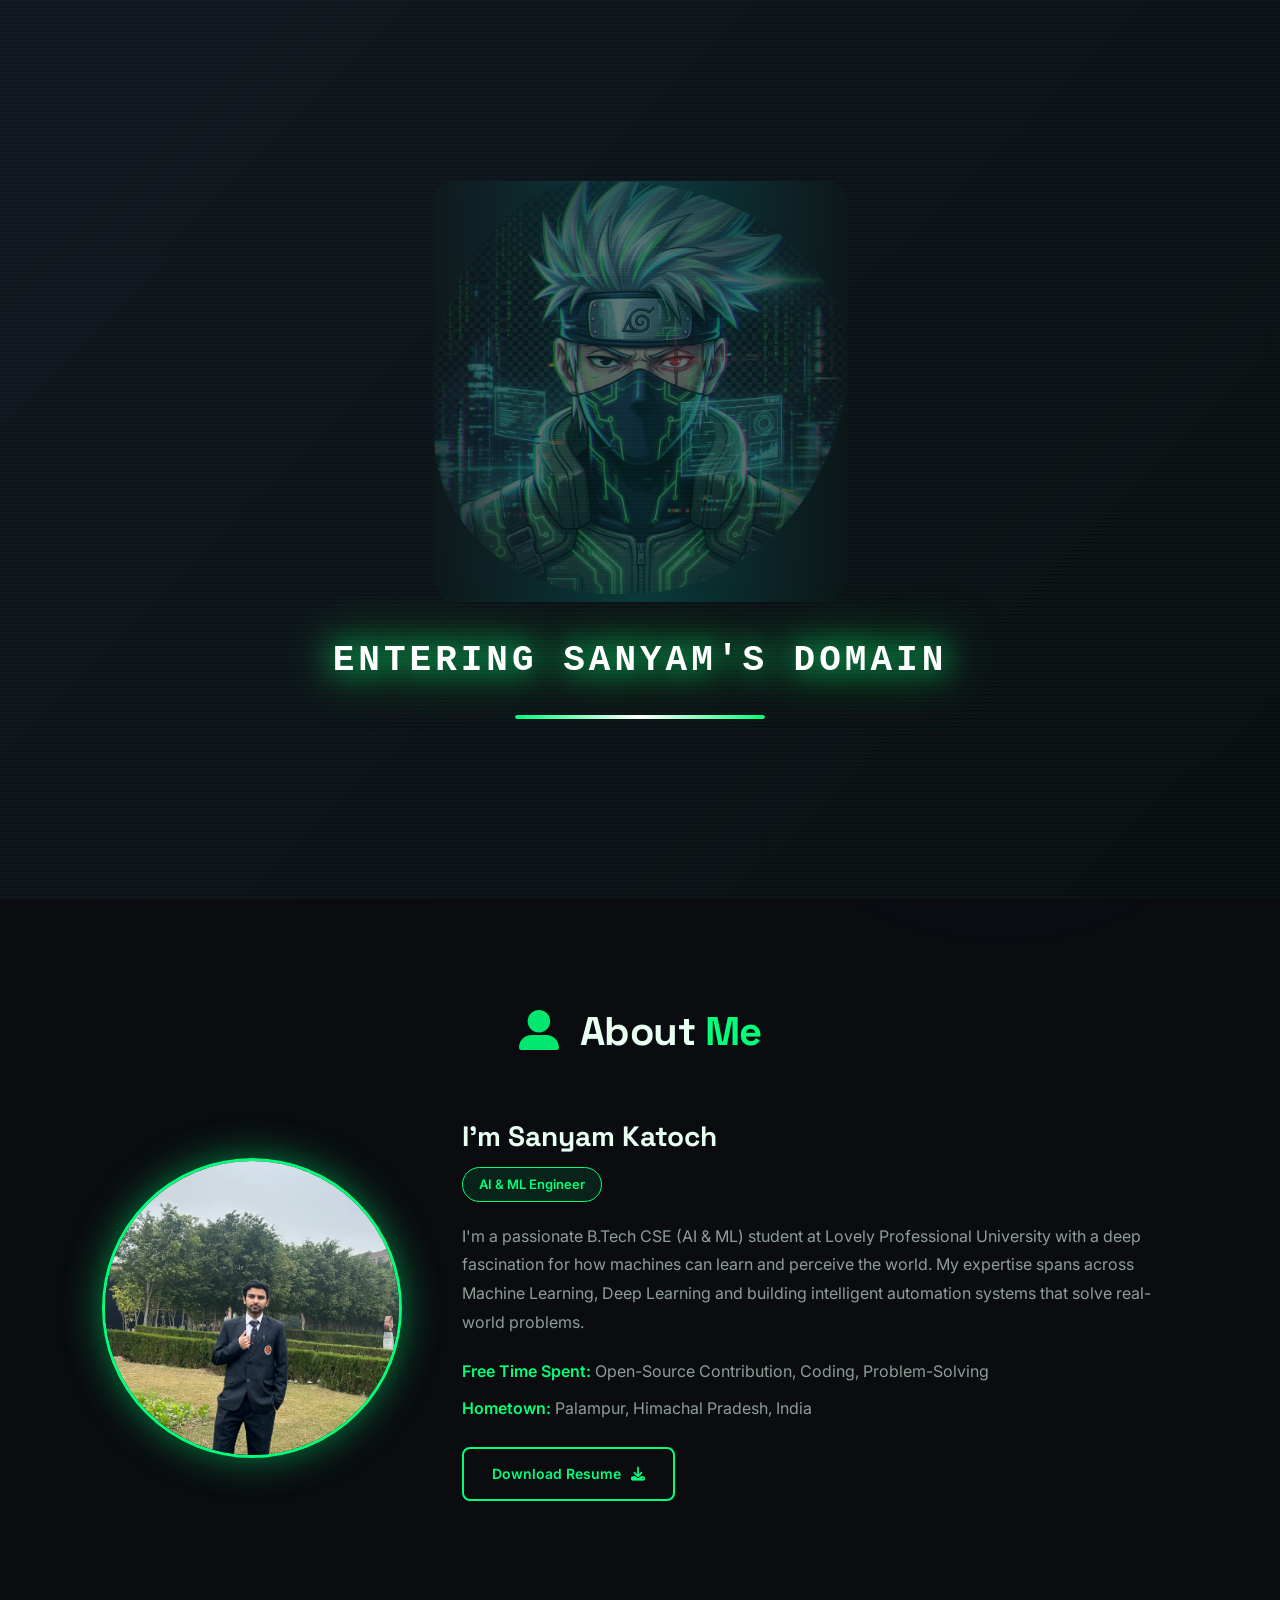
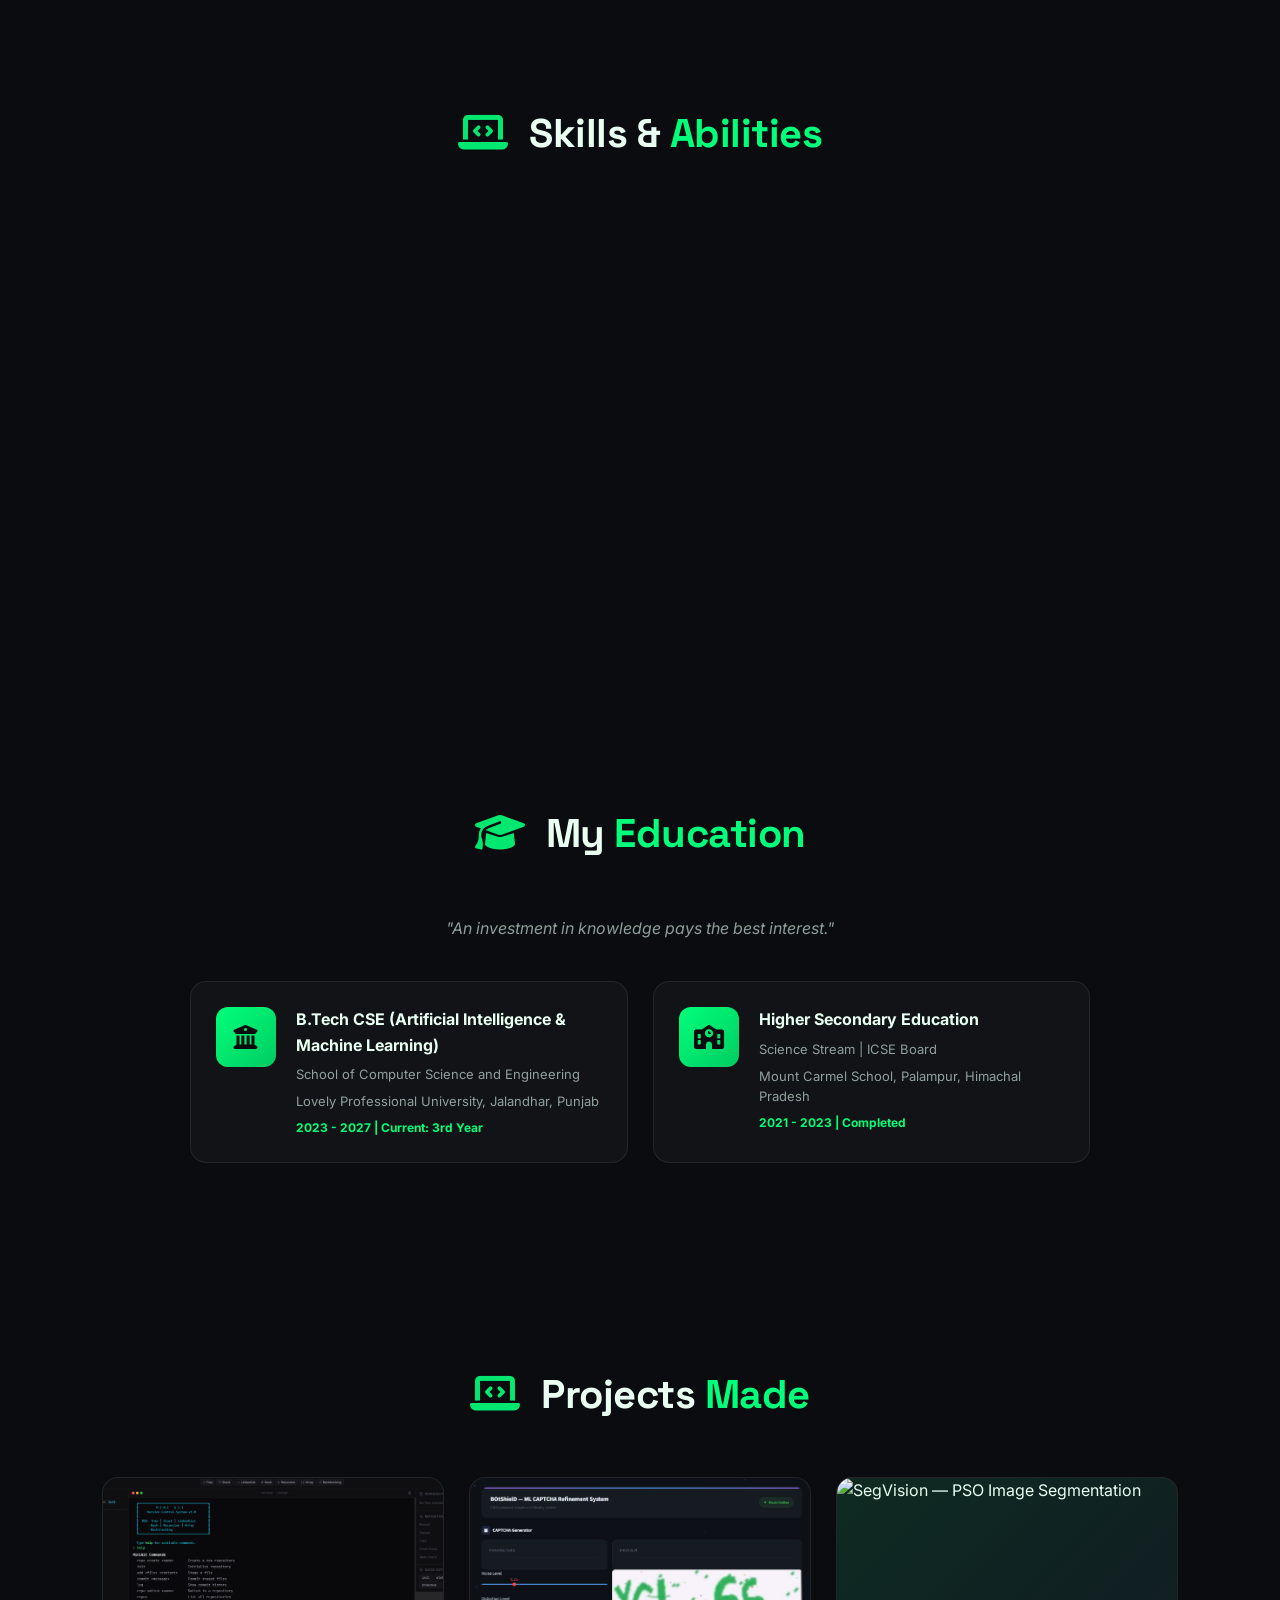
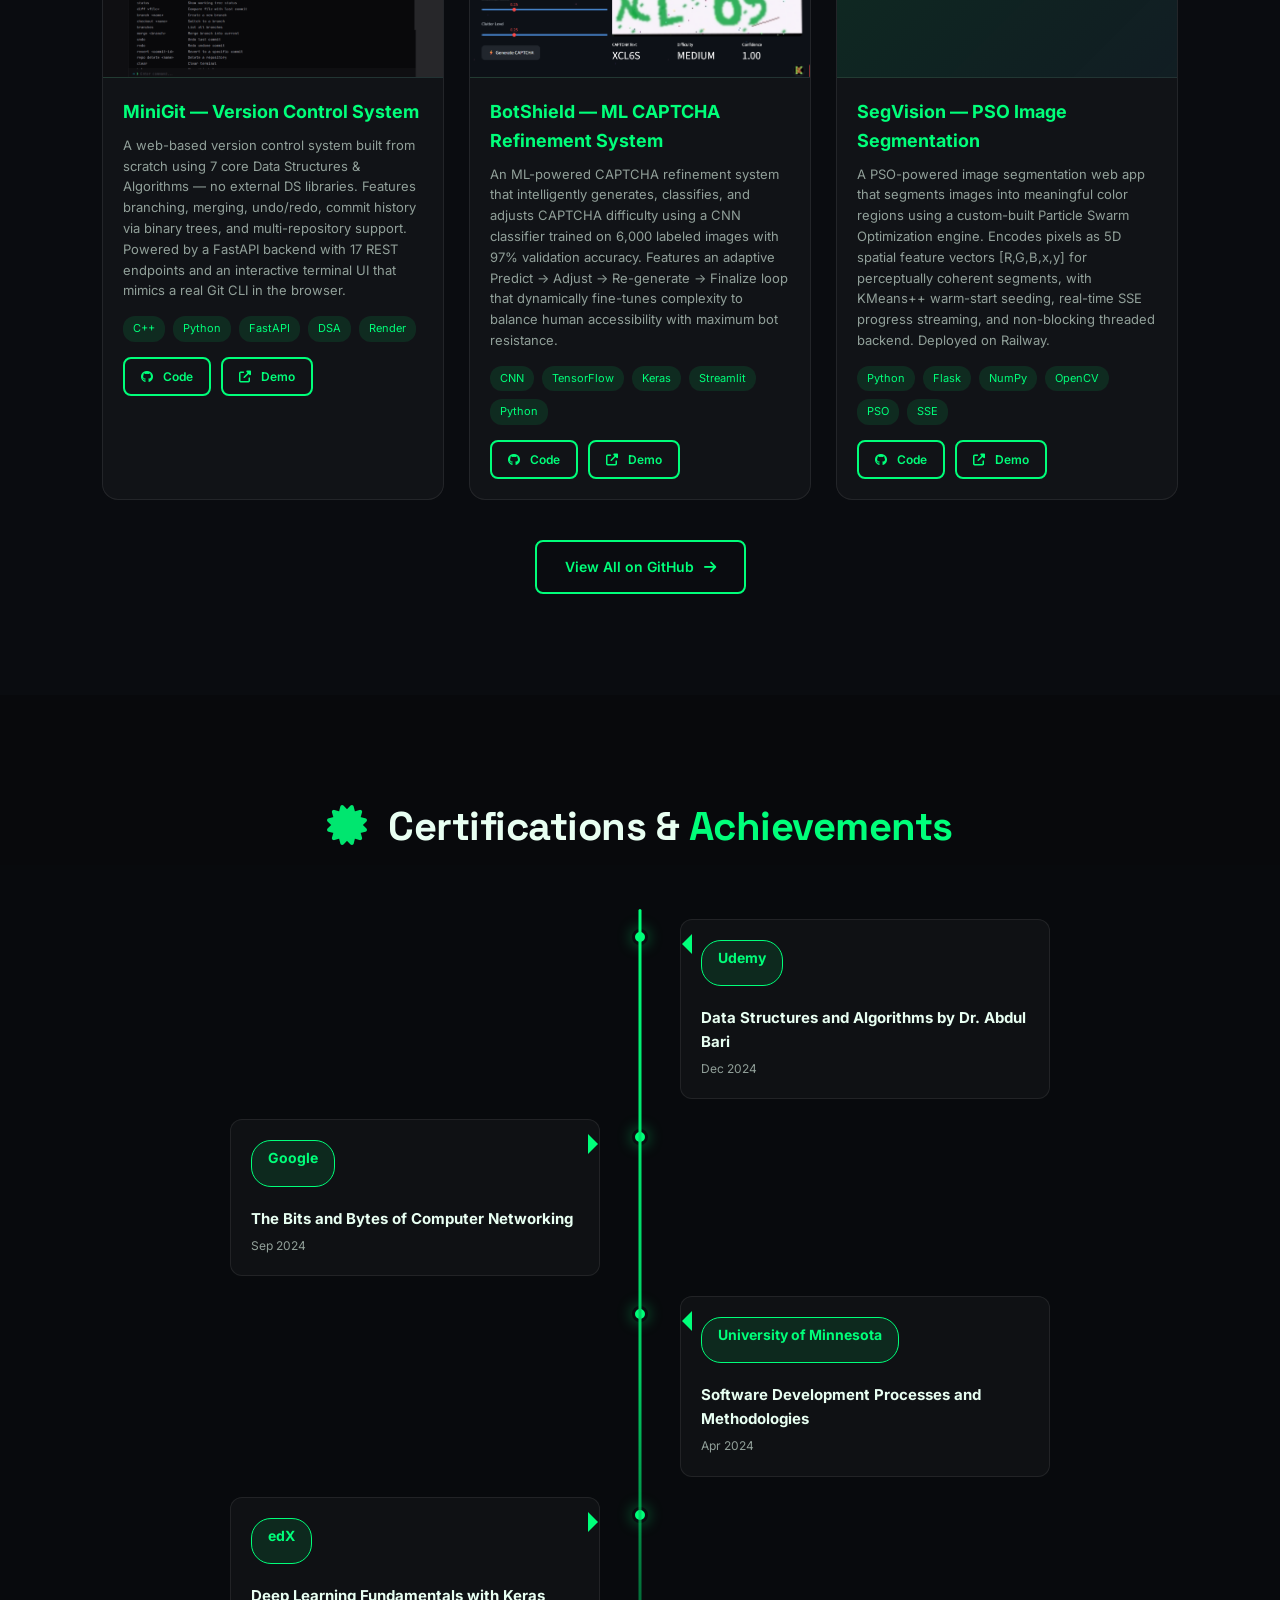
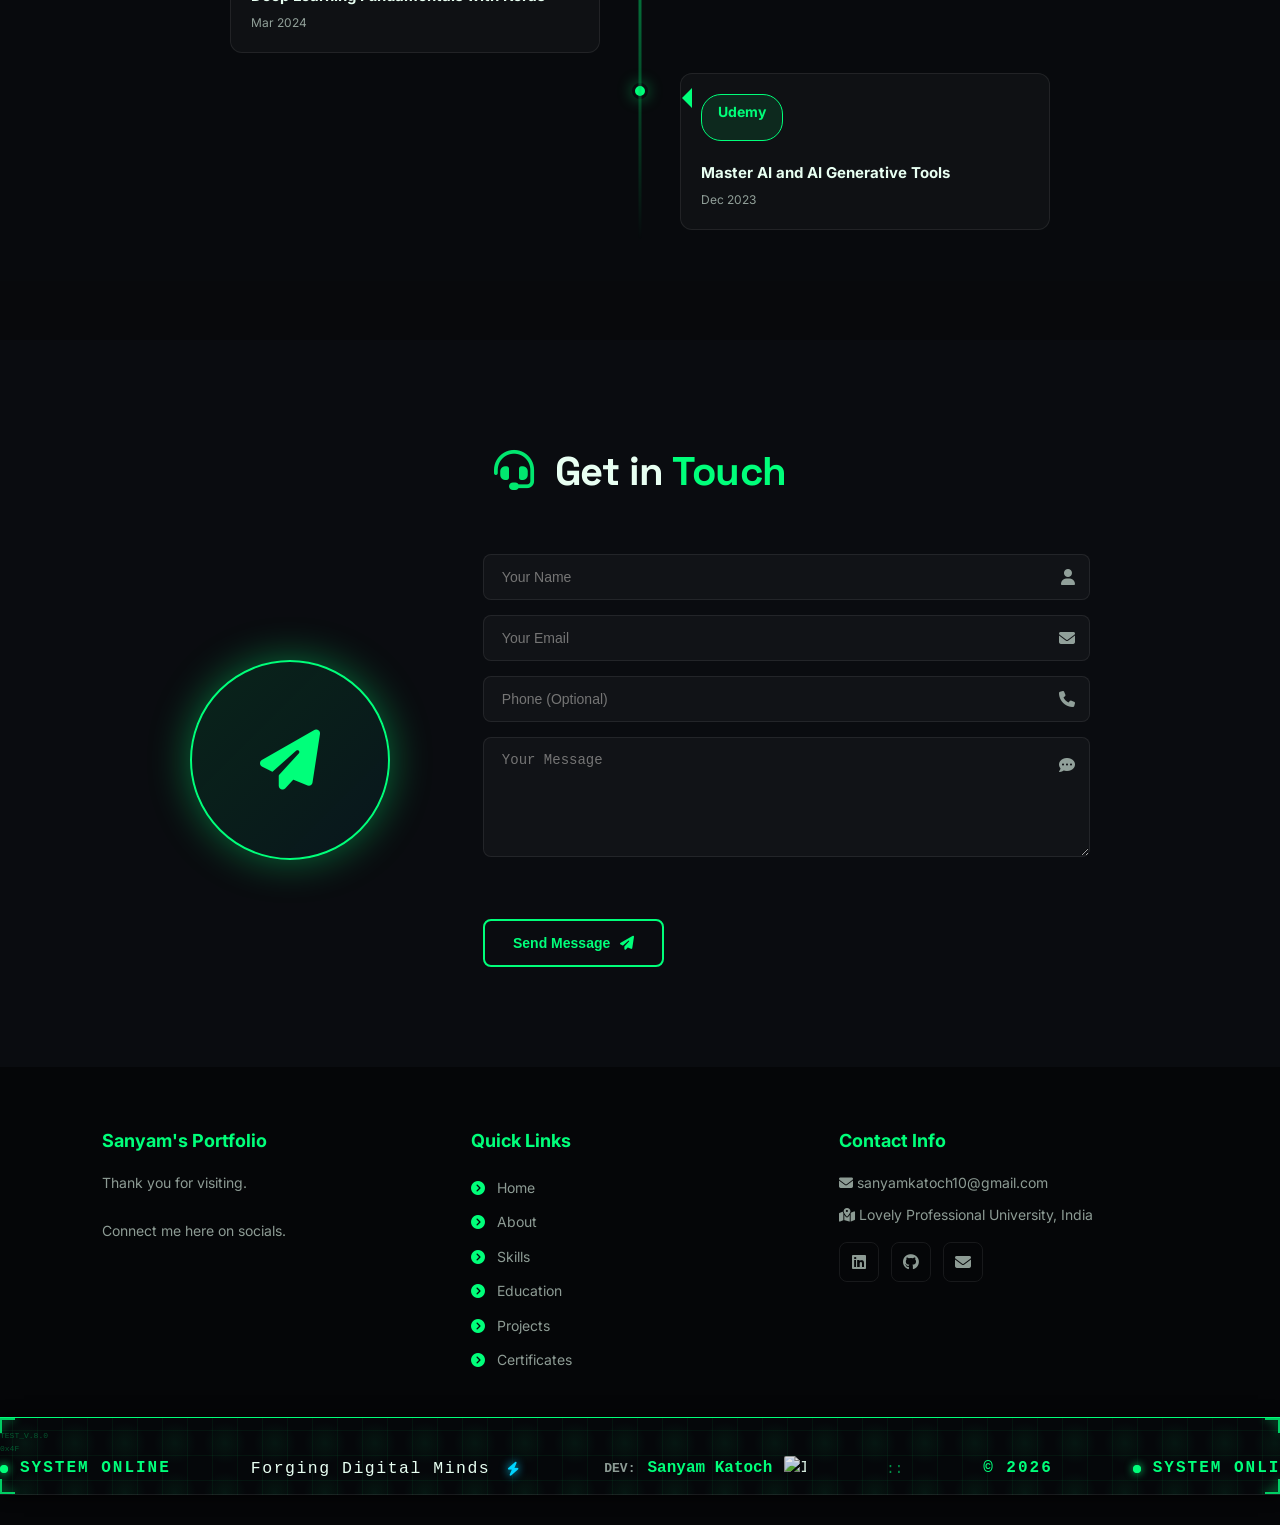
==== index.html @ 1e7bfec4 "Update index.html" ====
<!DOCTYPE html>
<html lang="en">

<head>
  <meta charset="UTF-8" />
  <title>SANYAM KATOCH | Portfolio</title>
  <link rel="icon" type="image/png" href="assets/images/favicon.png">
  <link rel="apple-touch-icon" href="assets/images/favicon.png">
  <meta name="viewport" content="width=device-width, initial-scale=1.0" />
  <meta name="description"
    content="Sanyam Katoch - AI & ML Engineer specializing in Deep Learning, Computer Vision, and intelligent automation. Building practical AI solutions." />
  <meta name="keywords"
    content="sanyam katoch, portfolio, ML engineer, AI engineer, machine learning, deep learning, computer vision, natural language processing, NLP, data analysis" />


  <link rel="preconnect" href="https://fonts.googleapis.com">
  <link rel="preconnect" href="https://fonts.gstatic.com" crossorigin>
  <link
    href="https://fonts.googleapis.com/css2?family=Inter:wght@300;400;500;600;700;800&family=Space+Grotesk:wght@400;500;600;700&display=swap"
    rel="stylesheet">


  <link rel="stylesheet" href="https://cdnjs.cloudflare.com/ajax/libs/font-awesome/6.5.1/css/all.min.css">


  <link rel="stylesheet" href="assets/css/main.css">


  <script src="https://cdnjs.cloudflare.com/ajax/libs/gsap/3.12.2/gsap.min.js"></script>
  <script src="https://cdnjs.cloudflare.com/ajax/libs/gsap/3.12.2/ScrollTrigger.min.js"></script>

</head>

<body>


  <script>
    window.scrollTo(0, 0);


    window.isLoaded = false;

    window.addEventListener('load', function () {
      window.isLoaded = true;
    });

    function activateSlowNetMode() {
      var loader = document.getElementById('loader');
      var connectingForSlowNet = document.getElementById('slow-net-msg');
      var kakashiImg = document.querySelector('.kakashi-loader-img');
      var robotContainer = document.querySelector('.ai-face-glitch');
      var cssRobot = document.getElementById('css-robot');
      var runningImg = document.getElementById('running-robot-img');
      var entranceMsg = document.querySelector('.entrance-message');

      if (loader) loader.classList.remove('hidden');

      if (connectingForSlowNet) connectingForSlowNet.style.display = 'block';

      if (kakashiImg) kakashiImg.style.display = 'none';
      if (runningImg) runningImg.style.display = 'none';
      if (cssRobot) cssRobot.style.display = 'block';

      if (robotContainer) {
        robotContainer.classList.add('running-mode');
        robotContainer.classList.remove('scanning');
      }

      if (entranceMsg) entranceMsg.style.display = 'none';
    }

    function scrambleText(element) {
      if (!element) return;

      const originalText = element.getAttribute('data-text') || element.textContent;
      const letters = "ABCDEFGHIJKLMNOPQRSTUVWXYZ0123456789@#$%&";
      let iteration = 0;
      let interval = null;

      clearInterval(interval);

      interval = setInterval(() => {
        const newText = originalText
          .split("")
          .map((letter, index) => {
            if (index < iteration) {
              return originalText[index];
            }
            return letters[Math.floor(Math.random() * letters.length)];
          })
          .join("");

        element.innerText = newText;


        if (iteration >= originalText.length) {
          clearInterval(interval);
          element.innerText = originalText;
        }

        iteration += 1 / 3;
      }, 30);
    }

    function deactivateLoader() {
      var loader = document.getElementById('loader');
      if (loader) loader.classList.add('hidden');
      window.scrollTo(0, 0);


      var logo = document.querySelector('.logo');
      var logoText = document.querySelector('.logo-text');

      if (logo) {
        logo.classList.add('anim-active');


        setTimeout(() => {
          if (logoText) scrambleText(logoText);
        }, 3200);


        setTimeout(() => {
          logo.classList.remove('anim-active');
        }, 4000);
      }
    }

    if (!navigator.onLine) {
      activateSlowNetMode();
    }

    window.addEventListener('offline', activateSlowNetMode);
    window.addEventListener('online', function () {
      if (window.isLoaded) {
        deactivateLoader();
      }
    });

    setTimeout(function () {
      if (window.isLoaded) {
        deactivateLoader();
      } else {
        activateSlowNetMode();
        window.addEventListener('load', deactivateLoader);
      }
    }, 3500);
  </script>


  <div id="loader" class="loader">

    <div class="loader-scanlines"></div>


    <div class="ai-face-wrapper">
      <div class="ai-face-glitch">
        <img src="assets/images/kakashi_loader.png" alt="Cyber Kakashi" class="kakashi-loader-img">



        <div id="css-robot" class="css-robot" style="display: none;">
          <div class="robot-head">
            <div class="kakashi-hair"></div>
            <div class="robot-mask"></div>
            <div class="robot-eye-slit"></div>
            <div class="robot-headband-knot"></div>
            <div class="robot-headband-tail long"></div>
            <div class="robot-headband-tail short"></div>
          </div>
          <div class="robot-body">
            <div class="ninja-belt"></div>
            <div class="ninja-gear"></div>
          </div>
          <div class="robot-arm left"></div>
          <div class="robot-arm right"></div>
          <div class="robot-leg left">
            <div class="robot-foot"></div>
          </div>
          <div class="robot-leg right">
            <div class="robot-foot"></div>
          </div>
        </div>

      </div>
      <div id="slow-net-msg" class="connecting-text" style="display: none;" role="alert">PLEASE
        WAIT<br>CONNECTING...</br></div>
    </div>


    <div class="entrance-message">
      <div class="message-text">ENTERING SANYAM'S DOMAIN</div>
      <div class="loading-bar">
        <div class="loading-progress"></div>
      </div>
    </div>
  </div>


  <div id="bg-grid-layer"></div>
  <canvas id="bg-cloud-canvas"></canvas>
  <div id="bg-token-layer"></div>
  <canvas id="cursorCanvas"></canvas>


  <div class="floating-orbs">
    <div class="orb orb-1"></div>
    <div class="orb orb-2"></div>
    <div class="orb orb-3"></div>
  </div>

  <header class="header">
    <a href="#home" class="logo">
      <img src="assets/images/kamui-logo.png?v=2" alt="Kamui" class="logo-icon">
      <span class="logo-bracket">&lt;</span><span class="logo-text" data-text="Sanyam">Sanyam</span><span
        class="logo-bracket">/&gt;</span>
    </a>


    <div class="mobile-menu-btn" id="mobileMenuBtn">
      <span class="hamburger-line"></span>
      <span class="hamburger-line"></span>
      <span class="hamburger-line"></span>
    </div>

    <nav class="nav" id="mainNav">
      <ul>
        <li><a href="#home" class="active">Home</a></li>
        <li><a href="#about">About</a></li>
        <li><a href="#skills">Skills</a></li>
        <li><a href="#education">Education</a></li>
        <li><a href="#projects">Projects</a></li>
        <li><a href="#certificates">Certificates</a></li>
        <li><a href="#contact">Contact</a></li>
      </ul>
    </nav>
    <div id="theme-toggle" class="theme-toggle">
      <i class="fas fa-sun"></i>
    </div>
  </header>

  <section class="home" id="home">
    <div class="home-content">
      <h2>Hi There,<br />I'm <span class="highlight">Sanyam</span> Katoch</h2>
      <p>I am into <span class="typing-text" id="roleSwitcher"></span><span class="typing-cursor">|</span></p>

      <a href="#about" class="btn">
        <span>About Me</span>
        <i class="fas fa-arrow-circle-down"></i>
      </a>

      <div class="socials">
        <ul class="social-icons">
          <li><a class="linkedin" href="https://www.linkedin.com/in/sanyam-katoch/" target="_blank"
              aria-label="LinkedIn"><i class="fab fa-linkedin"></i></a></li>
          <li><a class="github" href="https://github.com/sanyam-katoch10" target="_blank" aria-label="GitHub"><i
                class="fab fa-github"></i></a></li>
          <li><a class="email" href="mailto:sanyamkatoch10@gmail.com" aria-label="Email"><i
                class="fas fa-envelope"></i></a></li>
        </ul>
      </div>
    </div>

    <div class="home-image">
      <div class="image-container">
        <div class="image-glow"></div>
        <img src="assets/images/hero-profile.png" alt="Sanyam Katoch" class="profile-img">
      </div>
    </div>

    <div class="terminal-hint">
      <div class="hint-label">COMMAND LINE</div>
      <div class="keys-wrapper">
        <div class="key">CTRL</div>
        <span class="plus">+</span>
        <div class="key">K</div>
      </div>
    </div>
  </section>

  <section class="about" id="about">
    <h2 class="heading"><i class="fas fa-user-alt"></i> About <span>Me</span></h2>

    <div class="row">
      <div class="about-image">
        <div class="image-container tilt">
          <div class="image-glow"></div>
          <img src="assets/images/about-profile.jpg" alt="Sanyam Katoch" class="profile-img">
        </div>
      </div>

      <div class="about-content">
        <h3>I'm Sanyam Katoch</h3>
        <span class="tag">AI & ML Engineer</span>

        <p>
          I'm a passionate B.Tech CSE (AI & ML) student at Lovely Professional University with a deep fascination for
          how machines can learn and perceive the world. My expertise spans across Machine Learning, Deep Learning and
          building intelligent automation systems that solve real-world problems.
        </p>

        <div class="box-container">
          <div class="box">
            <p><span>Free Time Spent:</span> Open-Source Contribution, Coding, Problem-Solving </p>
            <p><span>Hometown:</span> Palampur, Himachal Pradesh, India</p>
          </div>
        </div>

        <div class="resumebtn">
          <a href="assets/resume.pdf" target="_blank" class="btn">
            <span>Download Resume</span>
            <i class="fas fa-download"></i>
          </a>
        </div>
      </div>
    </div>
  </section>

  <section class="skills" id="skills">
    <h2 class="heading"><i class="fas fa-laptop-code"></i> Skills & <span>Abilities</span></h2>

    <div class="container">
      <div class="skills-row" id="skillsContainer">

      </div>
    </div>
  </section>

  <section class="education" id="education">
    <h2 class="heading"><i class="fas fa-graduation-cap"></i> My <span>Education</span></h2>

    <p class="quote">"An investment in knowledge pays the best interest."</p>

    <div class="box-container">
      <div class="box">
        <div class="edu-icon">
          <i class="fas fa-university"></i>
        </div>
        <div class="content">
          <h3>B.Tech CSE (Artificial Intelligence & Machine Learning)</h3>
          <p>School of Computer Science and Engineering </p>
          <p>Lovely Professional University, Jalandhar, Punjab</p>
          <h4>2023 - 2027 | Current: 3rd Year</h4>
        </div>
      </div>

      <div class="box">
        <div class="edu-icon">
          <i class="fas fa-school"></i>
        </div>
        <div class="content">
          <h3>Higher Secondary Education</h3>
          <p>Science Stream | ICSE Board</p>
          <p>Mount Carmel School, Palampur, Himachal Pradesh</p>
          <h4>2021 - 2023 | Completed</h4>
        </div>
      </div>
    </div>
  </section>

  <section class="work" id="projects">
    <h2 class="heading"><i class="fas fa-laptop-code"></i> Projects <span>Made</span></h2>

    <div class="box-container" id="projectsContainer">

    </div>

    <div class="viewall">
      <a href="https://github.com/sanyam-katoch10" target="_blank" class="btn">
        <span>View All on GitHub</span>
        <i class="fas fa-arrow-right"></i>
      </a>
    </div>
  </section>

  <section class="experience" id="certificates">
    <h2 class="heading"><i class="fas fa-certificate"></i> Certifications & <span>Achievements</span></h2>

    <div class="timeline">

      <div class="timeline-container right">
        <div class="content">
          <div class="tag">
            <h2>Udemy</h2>
          </div>
          <div class="desc">
            <h3>Data Structures and Algorithms by Dr. Abdul Bari</h3>
            <p>Dec 2024</p>
          </div>
        </div>
      </div>


      <div class="timeline-container left">
        <div class="content">
          <div class="tag">
            <h2>Google</h2>
          </div>
          <div class="desc">
            <h3>The Bits and Bytes of Computer Networking</h3>
            <p>Sep 2024</p>
          </div>
        </div>
      </div>


      <div class="timeline-container right">
        <div class="content">
          <div class="tag">
            <h2>University of Minnesota</h2>
          </div>
          <div class="desc">
            <h3>Software Development Processes and Methodologies</h3>
            <p>Apr 2024</p>
          </div>
        </div>
      </div>


      <div class="timeline-container left">
        <div class="content">
          <div class="tag">
            <h2>edX</h2>
          </div>
          <div class="desc">
            <h3>Deep Learning Fundamentals with Keras</h3>
            <p>Mar 2024</p>
          </div>
        </div>
      </div>


      <div class="timeline-container right">
        <div class="content">
          <div class="tag">
            <h2>Udemy</h2>
          </div>
          <div class="desc">
            <h3>Master AI and AI Generative Tools</h3>
            <p>Dec 2023</p>
          </div>
        </div>
      </div>
    </div>
  </section>

  <section class="contact" id="contact">
    <h2 class="heading"><i class="fas fa-headset"></i> Get in <span>Touch</span></h2>

    <div class="container">
      <div class="content">
        <div class="image-box">
          <div class="contact-graphic">
            <i class="fas fa-paper-plane"></i>
          </div>
        </div>

        <form id="contact-form" class="contact-form" action="https://api.web3forms.com/submit" method="POST">

          <input type="hidden" name="access_key" value="42e98cd6-561e-4ec6-90e3-3985bc246ef3">
          <input type="hidden" name="subject" value="New Contact from Portfolio - Sanyam Katoch">
          <input type="hidden" name="from_name" value="Portfolio Contact Form">

          <input type="checkbox" name="botcheck" class="hidden" style="display: none;">

          <div class="form-group">
            <div class="field">
              <input type="text" name="name" placeholder="Your Name" required>
              <i class="fas fa-user"></i>
            </div>
            <div class="field">
              <input type="email" name="email" placeholder="Your Email" required>
              <i class="fas fa-envelope"></i>
            </div>
            <div class="field">
              <input type="text" name="phone" placeholder="Phone (Optional)">
              <i class="fas fa-phone"></i>
            </div>
            <div class="message">
              <textarea name="message" placeholder="Your Message" required></textarea>
              <i class="fas fa-comment-dots"></i>
            </div>
          </div>

          <div class="button-area">
            <span id="form-status"></span>
            <button type="submit" class="btn">
              <span>Send Message</span>
              <i class="fas fa-paper-plane"></i>
            </button>
          </div>
        </form>
      </div>
    </div>
  </section>

  <div class="scroll-spy">
    <a href="#home" class="spy-item active" data-target="home">
      <span class="spy-text">HOME</span>
      <span class="spy-marker"></span>
    </a>
    <a href="#about" class="spy-item" data-target="about">
      <span class="spy-text">ABOUT</span>
      <span class="spy-marker"></span>
    </a>
    <a href="#skills" class="spy-item" data-target="skills">
      <span class="spy-text">SKILLS</span>
      <span class="spy-marker"></span>
    </a>
    <a href="#projects" class="spy-item" data-target="projects">
      <span class="spy-text">PROJECTS</span>
      <span class="spy-marker"></span>
    </a>
    <a href="#contact" class="spy-item" data-target="contact">
      <span class="spy-text">CONTACT</span>
      <span class="spy-marker"></span>
    </a>
  </div>

  <footer class="footer">
    <div class="box-container">
      <div class="box">
        <h3>Sanyam's Portfolio</h3>
        <p>Thank you for visiting.<br /><br />Connect me here on socials.
        </p>
      </div>

      <div class="box">
        <h3>Quick Links</h3>
        <a href="#home"><i class="fas fa-chevron-circle-right"></i> Home</a>
        <a href="#about"><i class="fas fa-chevron-circle-right"></i> About</a>
        <a href="#skills"><i class="fas fa-chevron-circle-right"></i> Skills</a>
        <a href="#education"><i class="fas fa-chevron-circle-right"></i> Education</a>
        <a href="#projects"><i class="fas fa-chevron-circle-right"></i> Projects</a>
        <a href="#certificates"><i class="fas fa-chevron-circle-right"></i> Certificates</a>
      </div>

      <div class="box">
        <h3>Contact Info</h3>
        <p><i class="fas fa-envelope"></i> sanyamkatoch10@gmail.com</p>
        <p><i class="fas fa-map-marked-alt"></i> Lovely Professional University, India</p>
        <div class="share">
          <a href="https://www.linkedin.com/in/sanyam-katoch/" class="fab fa-linkedin" target="_blank"
            aria-label="LinkedIn"></a>
          <a href="https://github.com/sanyam-katoch10" class="fab fa-github" target="_blank" aria-label="GitHub"></a>
          <a href="mailto:sanyamkatoch10@gmail.com" class="fas fa-envelope" aria-label="Email"></a>
        </div>
      </div>
    </div>

    <div class="system-hud">
      <div class="corner-bracket top-left"></div>
      <div class="corner-bracket top-right"></div>
      <div class="corner-bracket bottom-left"></div>
      <div class="corner-bracket bottom-right"></div>

      <div class="micro-hex left">TEST_V.8.0</div>
      <div class="micro-hex right">0x4F</div>


      <div class="ticker-content">

        <div class="hud-item">
          <span class="status-dot"></span>
          <span class="sys-text">SYSTEM ONLINE</span>
        </div>
        <div class="hud-item">
          <span class="decode-text" data-value="Forging Digital Minds">Forging Digital Minds</span>
          <i class="fas fa-bolt cyber-spark"></i>
        </div>
        <div class="hud-item">
          <span class="dev-label">DEV:</span>
          <a href="https://github.com/sanyam-katoch10" class="name-glitch" data-text="Sanyam Katoch">Sanyam Katoch</a>
          <img src="https://flagcdn.com/48x36/in.png" alt="India Flag" class="flag-icon">
        </div>
        <div class="hud-item separator-hex">::</div>
        <div class="hud-item">
          <span class="sys-text">&copy; 2026</span>
        </div>


        <div class="hud-item">
          <span class="status-dot"></span>
          <span class="sys-text">SYSTEM ONLINE</span>
        </div>
        <div class="hud-item">
          <span class="decode-text" data-value="Forging Digital Minds">Forging Digital Minds</span>
          <i class="fas fa-bolt cyber-spark"></i>
        </div>
        <div class="hud-item">
          <span class="dev-label">DEV:</span>
          <a href="https://github.com/sanyam-katoch10" class="name-glitch" data-text="Sanyam Katoch">Sanyam Katoch</a>
          <img src="https://flagcdn.com/48x36/in.png" alt="India Flag" class="flag-icon">
        </div>
        <div class="hud-item separator-hex">::</div>
        <div class="hud-item">
          <span class="sys-text">&copy; 2026</span>
        </div>


        <div class="hud-item">
          <span class="status-dot"></span>
          <span class="sys-text">SYSTEM ONLINE</span>
        </div>
        <div class="hud-item">
          <span class="decode-text" data-value="Forging Digital Minds">Forging Digital Minds</span>
          <i class="fas fa-bolt cyber-spark"></i>
        </div>
        <div class="hud-item">
          <span class="dev-label">DEV:</span>
          <a href="https://github.com/sanyam-katoch10" class="name-glitch" data-text="Sanyam Katoch">Sanyam Katoch</a>
          <img src="https://flagcdn.com/48x36/in.png" alt="India Flag" class="flag-icon">
        </div>
        <div class="hud-item separator-hex">::</div>
        <div class="hud-item">
          <span class="sys-text">&copy; 2026</span>
        </div>


        <div class="hud-item">
          <span class="status-dot"></span>
          <span class="sys-text">SYSTEM ONLINE</span>
        </div>
        <div class="hud-item">
          <span class="decode-text" data-value="Forging Digital Minds">Forging Digital Minds</span>
          <i class="fas fa-bolt cyber-spark"></i>
        </div>
        <div class="hud-item">
          <span class="dev-label">DEV:</span>
          <a href="https://github.com/sanyam-katoch10" class="name-glitch" data-text="Sanyam Katoch">Sanyam Katoch</a>
          <img src="https://flagcdn.com/48x36/in.png" alt="India Flag" class="flag-icon">
        </div>
        <div class="hud-item separator-hex">::</div>
        <div class="hud-item">
          <span class="sys-text">&copy; 2026</span>
        </div>
      </div>
    </div>
  </footer>

  <canvas id="cursorCanvas"></canvas>


  <a href="#home" class="scroll-top" id="scroll-top" aria-label="Scroll to top">
    <i class="fas fa-angle-up"></i>
  </a>


  <script src="assets/js/app.js"></script>
  <script src="assets/js/animations.js"></script>
  <script src="assets/js/hacker-effects.js"></script>







  <div id="cmd-palette" class="cmd-overlay hidden">
    <div class="cmd-box">
      <div class="cmd-header">
        <span class="cmd-title">root@sanyam:~</span>
        <span class="cmd-close">×</span>
      </div>
      <div class="cmd-body">
        <div class="cmd-output" id="cmd-output">
          <div class="cmd-line">Welcome to Sanyam's Terminal. Type <span class="cmd-keyword">help</span> for commands.
          </div>
        </div>
        <div class="cmd-input-line">
          <span class="prompt">➜</span>
          <input type="text" id="cmd-input" autocomplete="off" spellcheck="false" autofocus>
        </div>
      </div>
    </div>
  </div>

  <div id="noise-overlay"></div>

</body>


</html>
---- assets/css/main.css ----
:root {

  --bg-main: #0a0c10;
  --bg-deep: #060709;
  --bg-card: rgba(15, 20, 25, 0.8);


  --neon: #00ff7a;
  --neon-soft: #5cffb0;
  --neon-white: #b0ffd3;
  --neon-dark: #00cc62;
  --neon-glow: rgba(0, 255, 122, 0.4);


  --accent-blue: #00d4ff;
  --accent-purple: #a855f7;


  --glass: rgba(255, 255, 255, 0.03);
  --glass-hover: rgba(255, 255, 255, 0.06);
  --glass-border: rgba(255, 255, 255, 0.08);


  --text-main: #e8fff2;
  --text-muted: rgba(232, 255, 242, 0.6);


  --ease-smooth: cubic-bezier(0.4, 0, 0.2, 1);
}


body.light-mode {
  --bg-main: #f0f2f5;
  --bg-deep: #ffffff;
  --bg-card: rgba(255, 255, 255, 0.9);

  --text-main: #1a1c22;
  --text-muted: rgba(26, 28, 34, 0.7);

  --glass: rgba(0, 0, 0, 0.05);
  --glass-hover: rgba(0, 0, 0, 0.08);
  --glass-border: rgba(0, 0, 0, 0.1);

  --neon: #10a37f;

  --neon-soft: #00cc62;
  --neon-white: #e8fff2;
  --neon-glow: rgba(16, 163, 127, 0.3);
}

body.light-mode::before {
  background:
    radial-gradient(circle at 15% 25%, rgba(16, 163, 127, 0.15), transparent 50%),
    radial-gradient(circle at 85% 75%, rgba(0, 212, 255, 0.1), transparent 50%);
}

body.light-mode .orb {
  opacity: 0.6;
  filter: blur(60px);
}

body.light-mode #bg-grid-layer {
  opacity: 0.6;
  background-image:
    linear-gradient(rgba(16, 163, 127, 0.1) 1px, transparent 1px),
    linear-gradient(90deg, rgba(16, 163, 127, 0.1) 1px, transparent 1px);
}


.theme-toggle {
  display: flex;
  align-items: center;
  justify-content: center;
  width: 40px;
  height: 40px;
  border-radius: 50%;
  background: var(--glass);
  border: 1px solid var(--glass-border);
  cursor: pointer;
  margin-left: 20px;
  color: var(--neon);
  font-size: 18px;
  transition: all 0.3s var(--ease-smooth);
}

.theme-toggle:hover {
  background: var(--glass-hover);
  box-shadow: 0 0 15px var(--neon-glow);
  transform: rotate(15deg);
}



.loader {
  position: fixed;
  inset: 0;
  z-index: 9999;

  background: linear-gradient(135deg, #121620 0%, #0e1118 50%, #0a0c10 100%);
  display: flex;
  align-items: center;
  justify-content: center;
  transition: opacity 0.4s, visibility 0.4s;
}

.loader.hidden {
  opacity: 0;
  visibility: hidden;
}


.loader {
  flex-direction: column;
  gap: 30px;
}


.loader-scanlines {
  position: fixed;
  top: 0;
  left: 0;
  right: 0;
  bottom: 0;
  background: repeating-linear-gradient(0deg,
      transparent,
      transparent 2px,
      rgba(0, 255, 122, 0.03) 2px,
      rgba(0, 255, 122, 0.03) 4px);
  pointer-events: none;
  animation: scanlines 0.08s linear infinite;
  z-index: 1;
}

@keyframes scanlines {
  0% {
    transform: translateY(0);
  }

  100% {
    transform: translateY(4px);
  }
}


.glitch-noise {
  position: fixed;
  top: 0;
  left: 0;
  right: 0;
  bottom: 0;
  background-image: url("data:image/svg+xml,%3Csvg viewBox='0 0 200 200' xmlns='http://www.w3.org/2000/svg'%3E%3Cfilter id='noise'%3E%3CfeTurbulence type='fractalNoise' baseFrequency='0.9' numOctaves='4' stitchTiles='stitch'/%3E%3C/filter%3E%3Crect width='100%' height='100%' filter='url(%23noise)' opacity='0.08'/%3E%3C/svg%3E");
  pointer-events: none;
  z-index: 1;
  opacity: 0.5;
  animation: noiseFlicker 0.15s infinite;
}

@keyframes noiseFlicker {

  0%,
  100% {
    opacity: 0.4;
  }

  25% {
    opacity: 0.6;
  }

  50% {
    opacity: 0.3;
  }

  75% {
    opacity: 0.5;
  }
}


.ai-face-wrapper {
  position: relative;
  z-index: 2;
  text-align: center;
}


.connecting-text {
  font-family: 'Courier New', monospace;
  font-size: 14px;
  color: var(--text-muted);
  letter-spacing: 4px;
  margin-top: 20px;
  animation: connectingBlink 1s infinite;
}

@keyframes connectingBlink {

  0%,
  50% {
    opacity: 1;
  }

  51%,
  100% {
    opacity: 0.3;
  }
}


.ai-face-glitch {
  position: relative;
  animation: robotGlitchEnhanced 1.5s ease-out forwards;
}


.kakashi-loader-img {
  width: 413px;
  height: auto;

  opacity: 0.5;

  border-radius: 40% 60% 55% 45% / 55% 45% 60% 40%;
  mask-image: radial-gradient(ellipse 85% 90% at 48% 52%, black 40%, transparent 75%);
  -webkit-mask-image: radial-gradient(ellipse 85% 90% at 48% 52%, black 40%, transparent 75%);

  filter: brightness(0.7) drop-shadow(0 0 30px var(--neon-glow)) drop-shadow(0 0 60px rgba(0, 255, 122, 0.3));
  animation: kakashiGlitch 2.5s ease-in-out infinite;
}


@keyframes kakashiGlitch {

  0%,
  100% {
    filter: brightness(0.7) drop-shadow(0 0 30px var(--neon-glow));
    transform: scale(1);
  }

  5% {
    filter: brightness(0.9) drop-shadow(6px 0 0 #ff0000) drop-shadow(-6px 0 0 #00ffff) drop-shadow(0 0 30px var(--neon-glow));
    transform: translate(-5px, 0) skewX(4deg);
  }

  7% {
    filter: brightness(0.5) drop-shadow(-5px 0 0 #ff0000) drop-shadow(5px 0 0 #00ffff);
    transform: translate(4px, -2px) skewX(-3deg);
  }

  9% {
    filter: brightness(0.8) drop-shadow(4px 0 0 #ff0000) drop-shadow(-4px 0 0 #00ffff);
    transform: translate(-2px, 1px) skewX(2deg);
  }

  12% {
    filter: brightness(0.7) drop-shadow(0 0 30px var(--neon-glow));
    transform: scale(1);
  }

  30% {
    filter: brightness(0.75) drop-shadow(0 0 35px var(--neon-glow));
    transform: scale(1);
  }

  32% {
    filter: brightness(0.6) drop-shadow(5px 0 0 #ff0000) drop-shadow(-5px 0 0 #00ffff);
    transform: translate(3px, -1px) skewX(2deg);
  }

  34% {
    filter: brightness(0.7) drop-shadow(0 0 30px var(--neon-glow));
    transform: scale(1);
  }

  48% {
    filter: brightness(0.9) drop-shadow(7px 0 0 #ff0000) drop-shadow(-7px 0 0 #00ffff);
    transform: translate(6px, 0) skewX(5deg);
  }

  50% {
    filter: brightness(0.4) drop-shadow(-6px 0 0 #ff0000) drop-shadow(6px 0 0 #00ffff);
    transform: translate(-5px, 3px) skewX(-4deg);
  }

  52% {
    filter: brightness(0.85) drop-shadow(5px 0 0 #ff0000) drop-shadow(-5px 0 0 #00ffff);
    transform: translate(3px, -2px) skewX(3deg);
  }

  55% {
    filter: brightness(0.7) drop-shadow(0 0 30px var(--neon-glow));
    transform: scale(1);
  }

  70% {
    filter: brightness(0.7) drop-shadow(0 0 35px var(--neon-glow));
    transform: scale(1);
  }

  72% {
    filter: brightness(0.5) drop-shadow(4px 0 0 #ff0000) drop-shadow(-4px 0 0 #00ffff);
    transform: translate(-3px, 1px) skewX(2deg);
  }

  74% {
    filter: brightness(0.7) drop-shadow(0 0 30px var(--neon-glow));
    transform: scale(1);
  }

  88% {
    filter: brightness(0.6) drop-shadow(5px 0 0 #ff0000) drop-shadow(-5px 0 0 #00ffff);
    transform: translate(-4px, 2px) skewX(3deg);
  }

  90% {
    filter: brightness(0.7) drop-shadow(0 0 30px var(--neon-glow));
    transform: scale(1);
  }
}


.ai-face-glitch::before,
.ai-face-glitch::after {
  content: '';
  position: absolute;
  top: 0;
  left: 0;
  right: 0;
  bottom: 0;
  background: transparent;
  pointer-events: none;
  border-radius: 20px;
}

.ai-face-glitch::before {
  background: linear-gradient(90deg, transparent 0%, rgba(0, 255, 255, 0.15) 50%, transparent 100%);
  animation: glitchScanline 2s linear infinite;
}

.ai-face-glitch::after {
  background: repeating-linear-gradient(0deg,
      transparent 0px,
      transparent 2px,
      rgba(0, 255, 122, 0.03) 2px,
      rgba(0, 255, 122, 0.03) 4px);
  animation: glitchFlicker 0.15s infinite;
}

@keyframes glitchScanline {
  0% {
    transform: translateY(-100%);
    opacity: 0;
  }

  50% {
    opacity: 1;
  }

  100% {
    transform: translateY(100%);
    opacity: 0;
  }
}

@keyframes glitchFlicker {

  0%,
  100% {
    opacity: 0.5;
  }

  25% {
    opacity: 0.3;
  }

  50% {
    opacity: 0.6;
  }

  75% {
    opacity: 0.4;
  }
}


@keyframes robotGlitchEnhanced {
  0% {
    opacity: 0;
    transform: scale(0.1);
    filter: blur(30px) brightness(3);
  }

  3% {
    opacity: 1;
    transform: scale(1.4);
    filter: blur(0) brightness(1.5);
  }

  6% {
    transform: scale(0.7) translateX(-30px) skewX(10deg);
    text-shadow: 12px 0 #00ffff, -12px 0 #ffffff;
    filter: brightness(1);
  }

  9% {
    transform: scale(1.2) translateX(30px) skewX(-8deg);
    text-shadow: -10px 0 #00ffff, 10px 0 #ffffff;
  }

  12% {
    transform: scale(0.9) translateX(-15px) skewY(3deg);
    text-shadow: 8px 0 #00ffff, -8px 0 #ffffff;
  }

  15% {
    transform: scale(1.1) translateX(15px) skewY(-2deg);
  }

  18% {
    transform: scale(1) translateX(-8px);
    text-shadow: 5px 0 #00ffff, -5px 0 #ffffff;
  }

  21% {
    transform: scale(1) translateX(8px);
  }

  24% {
    transform: scale(1) translateX(0);
    text-shadow: none;
  }


  30% {
    text-shadow: 0 0 40px var(--neon);
  }

  45% {
    text-shadow: 6px 0 #00ffff, -6px 0 #ffffff, 0 0 40px var(--neon);
    transform: translateX(-3px);
  }

  47% {
    text-shadow: -4px 0 #00ffff, 4px 0 #ffffff, 0 0 40px var(--neon);
    transform: translateX(3px);
  }

  49% {
    text-shadow: 0 0 40px var(--neon);
    transform: translateX(0);
  }

  65% {
    text-shadow: 5px 0 #00ffff, -5px 0 #ffffff, 0 0 50px var(--neon);
    transform: skewX(2deg);
  }

  67% {
    text-shadow: -3px 0 #00ffff, 3px 0 #ffffff;
    transform: skewX(-1deg);
  }

  69% {
    text-shadow: 0 0 50px var(--neon);
    transform: skewX(0);
  }

  85% {
    text-shadow: 4px 0 #00ffff, -4px 0 #ffffff, 0 0 50px var(--neon);
  }

  87% {
    text-shadow: 0 0 60px var(--neon), 0 0 100px var(--neon-glow);
  }

  100% {
    opacity: 1;
    transform: scale(1);
    text-shadow: 0 0 60px var(--neon), 0 0 120px var(--neon-glow);
  }
}


@keyframes glitchCyanLeft {

  0%,
  100% {
    opacity: 0;
    transform: translate(-50%, -50%);
  }

  15% {
    opacity: 0.8;
    transform: translate(calc(-50% - 8px), calc(-50% + 3px));
  }

  30% {
    opacity: 0;
  }

  45% {
    opacity: 0.6;
    transform: translate(calc(-50% - 5px), calc(-50% - 2px));
  }

  60% {
    opacity: 0;
  }

  75% {
    opacity: 0.4;
    transform: translate(calc(-50% - 3px), calc(-50% + 1px));
  }
}


@keyframes glitchWhiteRight {

  0%,
  100% {
    opacity: 0;
    transform: translate(-50%, -50%);
  }

  15% {
    opacity: 0.6;
    transform: translate(calc(-50% + 8px), calc(-50% - 3px));
  }

  30% {
    opacity: 0.7;
    transform: translate(calc(-50% + 5px), calc(-50% + 2px));
  }

  45% {
    opacity: 0;
  }

  60% {
    opacity: 0.5;
    transform: translate(calc(-50% + 6px), calc(-50% - 1px));
  }

  75% {
    opacity: 0;
  }
}


.entrance-message {
  opacity: 0;
  animation: fadeInUp 0.8s ease-out 1.5s forwards;
  position: relative;
  z-index: 2;
  text-align: center;
}

@keyframes fadeInUp {
  from {
    opacity: 0;
    transform: translateY(30px);
  }

  to {
    opacity: 1;
    transform: translateY(0);
  }
}


.message-text {
  font-family: 'Orbitron', 'Courier New', monospace;
  font-size: 36px;
  font-weight: bold;
  color: #fff;
  letter-spacing: 4px;
  text-shadow: 0 0 30px var(--neon), 0 0 60px var(--neon);
  animation: textGlow 1.5s infinite;
}

@keyframes textGlow {

  0%,
  100% {
    text-shadow: 0 0 30px var(--neon), 0 0 60px var(--neon);
  }

  50% {
    text-shadow: 0 0 50px var(--neon), 0 0 100px var(--neon), 0 0 150px #fff;
  }
}


.loading-bar {
  width: 250px;
  height: 4px;
  background: rgba(255, 255, 255, 0.15);
  border-radius: 2px;
  margin: 25px auto 0;
  overflow: hidden;
}

.loading-progress {
  width: 0%;
  height: 100%;
  background: linear-gradient(90deg, var(--neon), #fff, var(--neon));
  border-radius: 2px;
  animation: loadingFill 1.2s ease-out 1.8s forwards;
  box-shadow: 0 0 15px var(--neon);
}

@keyframes loadingFill {
  from {
    width: 0%;
  }

  to {
    width: 100%;
  }
}




*,
*::before,
*::after {
  margin: 0;
  padding: 0;
  box-sizing: border-box;
}

html {
  scroll-behavior: smooth;
  scroll-padding-top: 80px;
}

body {
  font-family: 'Inter', system-ui, sans-serif;
  background: var(--bg-main);
  color: var(--text-main);
  overflow-x: hidden;
  min-height: 100vh;
  line-height: 1.6;
}

a {
  text-decoration: none;
  color: inherit;
}

ul {
  list-style: none;
}



body::before {
  content: "";
  position: fixed;
  inset: 0;
  z-index: -7;
  pointer-events: none;
  background:
    radial-gradient(circle at 15% 25%, rgba(0, 255, 122, 0.08), transparent 50%),
    radial-gradient(circle at 85% 75%, rgba(0, 212, 255, 0.05), transparent 50%);
}

.floating-orbs {
  position: fixed;
  inset: 0;
  z-index: -5;
  pointer-events: none;
}

.orb {
  position: absolute;
  border-radius: 50%;
  filter: blur(80px);
  opacity: 0.4;
  animation: orbFloat 25s ease-in-out infinite;
}

.orb-1 {
  width: 400px;
  height: 400px;
  background: radial-gradient(circle, var(--neon) 0%, transparent 70%);
  top: 10%;
  left: 5%;
}

.orb-2 {
  width: 300px;
  height: 300px;
  background: radial-gradient(circle, var(--accent-blue) 0%, transparent 70%);
  top: 60%;
  right: 10%;
  animation-delay: -8s;
}

.orb-3 {
  width: 250px;
  height: 250px;
  background: radial-gradient(circle, var(--accent-purple) 0%, transparent 70%);
  bottom: 20%;
  left: 40%;
  animation-delay: -16s;
}

@keyframes orbFloat {

  0%,
  100% {
    transform: translate(0, 0) scale(1);
  }

  50% {
    transform: translate(30px, -30px) scale(1.1);
  }
}

#bg-grid-layer {
  position: fixed;
  top: 0;
  left: 0;
  width: 100%;
  height: 100%;
  z-index: -10;
  background-image:
    linear-gradient(rgba(0, 255, 122, 0.05) 1px, transparent 1px),
    linear-gradient(90deg, rgba(0, 255, 122, 0.05) 1px, transparent 1px);
  background-size: 40px 40px;
  perspective: 500px;
  transform-style: preserve-3d;


  --cursor-x: 50%;
  --cursor-y: 50%;
  mask-image: radial-gradient(circle 400px at var(--cursor-x) var(--cursor-y), black 0%, transparent 100%);
  -webkit-mask-image: radial-gradient(circle 400px at var(--cursor-x) var(--cursor-y), black 0%, transparent 100%);

  transition: opacity 0.5s ease;
}

@keyframes gridScroll {
  0% {
    background-position: 0 0;
  }

  100% {
    background-position: 0 80px;
  }
}

#noise-overlay {
  position: fixed;
  inset: 0;
  z-index: -2;
  pointer-events: none;
  opacity: 0.03;
  background-image: url("data:image/svg+xml,%3Csvg xmlns='http://www.w3.org/2000/svg' width='200' height='200'%3E%3Cfilter id='n'%3E%3CfeTurbulence type='fractalNoise' baseFrequency='0.8' numOctaves='3' stitchTiles='stitch'/%3E%3C/filter%3E%3Crect width='200' height='200' filter='url(%23n)' opacity='0.5'/%3E%3C/svg%3E");
}

#bg-cloud-canvas,
#bg-token-layer,
#cursorCanvas,
#ambient-particles-canvas {
  position: fixed;
  inset: 0;
  z-index: -4;
  pointer-events: none;
}

@import url('https://fonts.googleapis.com/css2?family=Orbitron:wght@400;700&display=swap');



.header {
  position: fixed;
  top: 0;
  left: 0;
  right: 0;
  z-index: 100;
  padding: 15px 8%;
  display: flex;
  justify-content: space-between;
  align-items: center;

  background: transparent;
  backdrop-filter: none;
  border-bottom: 1px solid rgba(255, 255, 255, 0.1);
  transition: background 0.3s ease, padding 0.3s ease;
}

.header.scrolled {

  background: rgba(10, 12, 16, 0.3);
  backdrop-filter: blur(5px);
  padding: 10px 8%;
  border-bottom: 1px solid rgba(255, 255, 255, 0.1);
}

.logo {
  font-family: 'Orbitron', 'Space Grotesk', sans-serif;
  font-size: 26px;
  font-weight: 700;
  text-transform: uppercase;
  letter-spacing: 2px;
  color: var(--text-main);
  display: flex;
  align-items: center;
  gap: 12px;
  position: relative;
}

.logo-text {
  position: relative;
  color: var(--text-main);
  text-shadow: 0 0 5px rgba(0, 255, 122, 0.5);
  animation: textFlicker 3s infinite alternate;
}


.logo-text::before,
.logo-text::after {
  content: attr(data-text);
  position: absolute;
  top: 0;
  left: 0;
  width: 100%;
  height: 100%;
  opacity: 0.8;
}

.logo-text::before {
  color: #0ff;
  z-index: -1;
  animation: glitch-anim-1 2.5s infinite linear alternate-reverse;
}

.logo-text::after {
  color: #f0f;
  z-index: -2;
  animation: glitch-anim-2 3s infinite linear alternate-reverse;
}

@keyframes glitch-anim-1 {
  0% {
    clip-path: inset(20% 0 80% 0);
    transform: translate(-2px, 0);
  }

  20% {
    clip-path: inset(60% 0 10% 0);
    transform: translate(2px, 0);
  }

  40% {
    clip-path: inset(40% 0 50% 0);
    transform: translate(-2px, 0);
  }

  60% {
    clip-path: inset(80% 0 5% 0);
    transform: translate(2px, 0);
  }

  80% {
    clip-path: inset(10% 0 70% 0);
    transform: translate(-2px, 0);
  }

  100% {
    clip-path: inset(30% 0 20% 0);
    transform: translate(2px, 0);
  }
}

@keyframes glitch-anim-2 {
  0% {
    clip-path: inset(10% 0 60% 0);
    transform: translate(2px, 0);
  }

  20% {
    clip-path: inset(80% 0 5% 0);
    transform: translate(-2px, 0);
  }

  40% {
    clip-path: inset(30% 0 20% 0);
    transform: translate(2px, 0);
  }

  60% {
    clip-path: inset(10% 0 80% 0);
    transform: translate(-2px, 0);
  }

  80% {
    clip-path: inset(50% 0 30% 0);
    transform: translate(2px, 0);
  }

  100% {
    clip-path: inset(70% 0 10% 0);
    transform: translate(-2px, 0);
  }
}

@keyframes textFlicker {

  0%,
  100% {
    opacity: 1;
    text-shadow: 0 0 10px rgba(0, 255, 122, 0.5);
  }

  50% {
    opacity: 0.95;
    text-shadow: 0 0 5px rgba(0, 255, 122, 0.3);
  }

  60% {
    opacity: 0.8;
    text-shadow: 0 0 2px rgba(0, 255, 122, 0.1);
  }

  62% {
    opacity: 1;
    text-shadow: 0 0 15px rgba(0, 255, 122, 1);
  }
}

.logo-icon {
  width: 55px;

  height: 55px;
  object-fit: contain;

  filter: drop-shadow(0 0 10px rgba(0, 255, 122, 0.8));
  transition: transform 0.3s ease, filter 0.3s ease;
  animation: spin 0.6s linear infinite;
}


@keyframes spin {
  from {
    transform: rotate(0deg) scale(1.15);
  }

  to {
    transform: rotate(360deg) scale(1.15);
  }
}

.logo-icon:hover {
  filter: drop-shadow(0 0 20px rgba(0, 255, 122, 1)) drop-shadow(0 0 40px rgba(0, 247, 255, 0.6));
}

.navbar-logo {
  height: 50px;
  width: auto;
  object-fit: contain;
  filter: drop-shadow(0 0 10px rgba(0, 247, 255, 0.4));
  transition: transform 0.3s ease, filter 0.3s ease;
}

.navbar-logo:hover {
  transform: scale(1.05);
  filter: drop-shadow(0 0 15px rgba(255, 0, 64, 0.7)) drop-shadow(0 0 25px rgba(0, 247, 255, 0.6));
}

.logo-bracket {
  color: #fff;

  text-shadow: 0 0 5px rgba(255, 255, 255, 0.8);
  font-weight: 400;
}

.mobile-menu-btn {
  display: none;
  flex-direction: column;
  gap: 5px;
  padding: 8px;
  cursor: pointer;
  z-index: 101;
}

.hamburger-line {
  width: 24px;
  height: 2px;
  background: var(--neon);
  border-radius: 2px;
  transition: 0.3s;
}

.nav ul {
  display: flex;
  gap: 5px;
}

.nav ul li a {
  padding: 10px 18px;
  font-size: 14px;
  font-weight: 500;
  color: var(--text-muted);
  border-radius: 8px;
  transition: 0.3s;
}

.nav ul li a:hover,
.nav ul li a.active {
  color: var(--neon);
  background: rgba(0, 255, 122, 0.1);
}



section {
  padding: 100px 8%;
  position: relative;
  z-index: 1;
}

.heading {
  font-family: 'Space Grotesk', sans-serif;
  font-size: clamp(28px, 5vw, 40px);
  text-align: center;
  margin-bottom: 50px;
  color: var(--text-main);
  letter-spacing: -0.5px;
}

.heading i {
  margin-right: 12px;
  color: var(--neon);
  opacity: 0.9;
}

.heading span {
  color: var(--neon);
}

.btn {
  display: inline-flex;
  align-items: center;
  gap: 10px;
  padding: 14px 28px;
  background: transparent;
  border: 2px solid var(--neon);
  border-radius: 8px;
  color: var(--neon);
  font-size: 14px;
  font-weight: 600;
  cursor: pointer;
  transition: 0.3s;
}

.btn:hover {
  background: var(--neon);
  color: var(--bg-main);
  box-shadow: 0 0 25px var(--neon-glow);
  transform: translateY(-3px);
}

.btn-disabled {
  border-color: var(--text-muted);
  color: var(--text-muted);
  cursor: not-allowed;
  opacity: 0.6;
}

.btn-disabled:hover {
  background: transparent;
  color: var(--text-muted);
  box-shadow: none;
  transform: none;
}

.highlight {
  color: var(--neon);
}



.home {
  min-height: 100vh;
  display: flex;
  align-items: center;
  justify-content: space-between;
  gap: 50px;
  padding-top: 120px;
}

.home-content {
  flex: 1;
}

.home-content h2 {
  font-family: 'Space Grotesk', sans-serif;
  font-size: clamp(36px, 6vw, 56px);
  line-height: 1.2;
  margin-bottom: 15px;
}

.home-content p {
  font-size: 20px;
  color: var(--text-muted);
  margin-bottom: 25px;
}

.typing-text {
  color: var(--neon);
}

.typing-cursor {
  color: var(--neon);
  animation: cursorBlink 1s step-end infinite;
}

.socials {
  margin-top: 30px;
}

.social-icons {
  display: flex;
  gap: 15px;
}

.social-icons li a {
  width: 45px;
  height: 45px;
  display: flex;
  align-items: center;
  justify-content: center;
  border: 2px solid var(--glass-border);
  border-radius: 50%;
  font-size: 18px;
  color: var(--text-muted);
  transition: 0.3s;
}

.social-icons li a:hover {
  color: var(--neon);
  border-color: var(--neon);
  background: rgba(0, 255, 122, 0.1);
  box-shadow: 0 0 25px var(--neon-glow);
  transform: translateY(-5px) rotate(360deg) scale(1.1);
}

.home-image {
  flex: 0.6;
  display: flex;
  justify-content: center;
}

.image-container {
  position: relative;
  width: 250px;
  height: 250px;
}

.image-glow {
  position: absolute;
  inset: -20px;
  background: radial-gradient(circle, var(--neon-glow), transparent 70%);
  border-radius: 50%;
  animation: glowPulse 3s ease-in-out infinite;
}

@keyframes glowPulse {

  0%,
  100% {
    opacity: 0.5;
    transform: scale(1);
  }

  50% {
    opacity: 0.8;
    transform: scale(1.1);
  }
}

.image-placeholder {
  position: relative;
  width: 100%;
  height: 100%;
  border-radius: 50%;
  background: linear-gradient(135deg, var(--glass), rgba(0, 255, 122, 0.1));
  border: 3px solid var(--neon);
  display: flex;
  align-items: center;
  justify-content: center;
  font-size: 80px;
  color: var(--neon);
  box-shadow: 0 0 40px var(--neon-glow);
}

.profile-img {
  position: relative;
  width: 100%;
  height: 100%;
  border-radius: 50%;
  object-fit: cover;
  object-position: center center;
  border: 3px solid var(--neon);
  box-shadow: 0 0 40px var(--neon-glow);
  transition: all 0.3s ease;
}

.profile-img:hover {
  box-shadow: 0 0 60px var(--neon-glow), 0 0 100px rgba(0, 255, 122, 0.3);
  border-color: var(--neon-soft);
}



.about .row {
  display: flex;
  align-items: center;
  gap: 60px;
}

.about-image {
  flex: 0.4;
}

.about-image .image-container {
  width: 300px;
  height: 300px;
}

.about-image .image-placeholder {
  font-size: 70px;
  border-radius: 20px;
}

.about-content {
  flex: 1;
}

.about-content h3 {
  font-family: 'Space Grotesk', sans-serif;
  font-size: 28px;
  margin-bottom: 8px;
}

.tag {
  display: inline-block;
  padding: 6px 16px;
  background: rgba(0, 255, 122, 0.1);
  border: 1px solid var(--neon);
  border-radius: 20px;
  color: var(--neon);
  font-size: 13px;
  font-weight: 600;
  margin-bottom: 20px;
}

.about-content p {
  color: var(--text-muted);
  line-height: 1.8;
  margin-bottom: 20px;
}

.box-container {
  margin-bottom: 25px;
}

.box-container .box p {
  margin-bottom: 8px;
}

.box-container .box p span {
  color: var(--neon);
  font-weight: 600;
}

.resumebtn {
  margin-top: 25px;
}



.skills .container {
  max-width: 1000px;
  margin: 0 auto;
}

.skills-row {
  display: grid;
  grid-template-columns: repeat(auto-fill, minmax(120px, 1fr));
  gap: 20px;
}

.skill-bar {
  background: var(--glass);
  border: 1px solid var(--glass-border);
  border-radius: 12px;
  padding: 20px 15px;
  text-align: center;
  transition: all 0.3s ease;
}

.skill-bar:hover {
  border-color: var(--neon);
  transform: translateY(-8px) scale(1.05);
  box-shadow: 0 15px 40px rgba(0, 0, 0, 0.4), 0 0 30px var(--neon-glow);
}

.skill-bar:hover img {
  animation: skillPulse 0.5s ease;
}

@keyframes skillPulse {
  0% {
    transform: scale(1);
  }

  50% {
    transform: scale(1.2);
  }

  100% {
    transform: scale(1);
  }
}

.skill-bar img {
  width: 48px;
  height: 48px;
  margin-bottom: 10px;
}

.skill-bar span {
  display: block;
  font-size: 12px;
  font-weight: 500;
  color: var(--text-muted);
}



.education .quote {
  text-align: center;
  font-style: italic;
  color: var(--text-muted);
  margin-bottom: 40px;
}

.education .box-container {
  display: grid;
  grid-template-columns: repeat(auto-fit, minmax(300px, 1fr));
  gap: 25px;
  max-width: 900px;
  margin: 0 auto;
}

.education .box {
  display: flex;
  gap: 20px;
  background: var(--glass);
  border: 1px solid var(--glass-border);
  border-radius: 16px;
  padding: 25px;
  transition: all 0.3s ease;
}

.education .box:hover {
  border-color: var(--neon);
  transform: translateY(-5px) scale(1.02);
  box-shadow: 0 15px 40px rgba(0, 0, 0, 0.3), 0 0 25px var(--neon-glow);
}

.edu-icon {
  width: 60px;
  height: 60px;
  min-width: 60px;
  background: linear-gradient(135deg, var(--neon), var(--neon-dark));
  border-radius: 12px;
  display: flex;
  align-items: center;
  justify-content: center;
  font-size: 24px;
  color: var(--bg-main);
}

.education .box .content h3 {
  font-size: 16px;
  margin-bottom: 6px;
}

.education .box .content p {
  font-size: 13px;
  color: var(--text-muted);
  margin-bottom: 6px;
}

.education .box .content h4 {
  font-size: 12px;
  color: var(--neon);
}



.work .box-container {
  display: grid;
  grid-template-columns: repeat(auto-fit, minmax(320px, 1fr));
  gap: 25px;
  max-width: 1100px;
  margin: 0 auto 40px;
}

.project-box {
  background: var(--glass);
  border: 1px solid var(--glass-border);
  border-radius: 16px;
  overflow: hidden;
  transition: all 0.4s ease;
  position: relative;
}


.project-box::before {
  content: '';
  position: absolute;
  top: 0;
  left: -100%;
  width: 100%;
  height: 100%;
  background: linear-gradient(90deg, transparent, rgba(0, 255, 122, 0.1), transparent);
  transition: left 0.6s ease;
  z-index: 1;
  pointer-events: none;
}

.project-box:hover::before {
  left: 100%;
}

.project-box:hover {
  border-color: var(--neon);
  transform: translateY(-10px) scale(1.02);
  box-shadow: 0 25px 60px rgba(0, 0, 0, 0.5), 0 0 40px var(--neon-glow);
}

.project-box .project-image {
  height: 200px;
  background: linear-gradient(135deg, rgba(0, 255, 122, 0.1), rgba(0, 212, 255, 0.05));
  display: flex;
  align-items: center;
  justify-content: center;
  border-bottom: 1px solid var(--glass-border);
  overflow: hidden;
}

.project-box .project-image img {
  width: 100%;
  height: 100%;
  object-fit: cover;
  transition: transform 0.4s ease;
}

.project-box:hover .project-image img {
  transform: scale(1.05);
}

.project-box .project-content {
  padding: 20px;
}

.project-box .project-content h3 {
  font-size: 18px;
  margin-bottom: 8px;
  color: var(--neon);
}

.project-box .project-content p {
  font-size: 13px;
  color: var(--text-muted);
  margin-bottom: 15px;
  line-height: 1.6;
}

.project-box .project-tags {
  display: flex;
  flex-wrap: wrap;
  gap: 8px;
  margin-bottom: 15px;
}

.project-box .project-tags span {
  padding: 4px 10px;
  background: rgba(0, 255, 122, 0.1);
  border-radius: 12px;
  font-size: 11px;
  color: var(--neon);
}

.project-box .btns {
  display: flex;
  gap: 10px;
}

.project-box .btns .btn {
  padding: 8px 16px;
  font-size: 12px;
}

.viewall {
  text-align: center;
}



.experience {
  background: rgba(0, 0, 0, 0.2);
}

.timeline {
  position: relative;
  max-width: 900px;
  margin: 0 auto;
}

.timeline::after {
  content: '';
  position: absolute;
  width: 3px;
  background: linear-gradient(to bottom, var(--neon), var(--neon-dark), transparent);
  top: 0;
  bottom: 0;
  left: 50%;
  transform: translateX(-50%);
  border-radius: 3px;
}

.timeline-container {
  padding: 10px 40px;
  position: relative;
  width: 50%;
}

.timeline-container.left {
  left: 0;
}

.timeline-container.right {
  left: 50%;
}

.timeline-container::after {
  content: '';
  position: absolute;
  width: 16px;
  height: 16px;
  background: var(--neon);
  border: 3px solid var(--bg-main);
  border-radius: 50%;
  top: 20px;
  z-index: 1;
  box-shadow: 0 0 15px var(--neon-glow);
}

.timeline-container.left::after {
  right: -8px;
}

.timeline-container.right::after {
  left: -8px;
}

.timeline-container .content {
  background: var(--glass);
  border: 1px solid var(--glass-border);
  border-radius: 12px;
  padding: 20px;
  transition: all 0.3s ease;
}

.timeline-container .content:hover {
  border-color: var(--neon);
  box-shadow: 0 10px 30px rgba(0, 0, 0, 0.3), 0 0 20px var(--neon-glow);
  transform: scale(1.03);
}


.timeline-container.left::before {
  content: '';
  position: absolute;
  top: 25px;
  right: 32px;
  border: 10px solid transparent;
  border-left-color: var(--neon);
  z-index: 1;
}

.timeline-container.right::before {
  content: '';
  position: absolute;
  top: 25px;
  left: 32px;
  border: 10px solid transparent;
  border-right-color: var(--neon);
  z-index: 1;
}

.timeline-container .tag h2 {
  font-size: 14px;
  color: var(--neon);
  margin-bottom: 10px;
}

.timeline-container .desc h3 {
  font-size: 15px;
  margin-bottom: 5px;
}

.timeline-container .desc p {
  font-size: 12px;
  color: var(--text-muted);
}



.contact .container {
  max-width: 900px;
  margin: 0 auto;
}

.contact .content {
  display: flex;
  gap: 50px;
  align-items: center;
}

.contact .image-box {
  flex: 0.4;
}

.contact-graphic {
  width: 200px;
  height: 200px;
  background: linear-gradient(135deg, rgba(0, 255, 122, 0.1), rgba(0, 212, 255, 0.05));
  border: 2px solid var(--neon);
  border-radius: 50%;
  display: flex;
  align-items: center;
  justify-content: center;
  font-size: 60px;
  color: var(--neon);
  box-shadow: 0 0 40px var(--neon-glow);
}

.contact-form {
  flex: 1;
}

.form-group {
  display: flex;
  flex-direction: column;
  gap: 15px;
  margin-bottom: 20px;
}

.field,
.message {
  position: relative;
}

.field input,
.message textarea {
  width: 100%;
  padding: 14px 45px 14px 18px;
  background: var(--glass);
  border: 1px solid var(--glass-border);
  border-radius: 8px;
  color: var(--text-main);
  font-size: 14px;
  transition: 0.3s;
}

.field input:focus,
.message textarea:focus {
  outline: none;
  border-color: var(--neon);
  box-shadow: 0 0 15px var(--neon-glow);
}

.field i,
.message i {
  position: absolute;
  right: 15px;
  top: 50%;
  transform: translateY(-50%);
  color: var(--text-muted);
}

.message i {
  top: 20px;
  transform: none;
}

.message textarea {
  min-height: 120px;
  resize: vertical;
}

.button-area {
  text-align: left;
}



.footer {
  background: rgba(0, 0, 0, 0.5);
  padding: 60px 8% 30px;
}

.footer .box-container {
  display: grid;
  grid-template-columns: repeat(auto-fit, minmax(220px, 1fr));
  gap: 30px;
  margin-bottom: 40px;
}

.footer .box h3 {
  font-size: 18px;
  color: var(--neon);
  margin-bottom: 15px;
  text-transform: capitalize;
}

.footer .box p {
  color: var(--text-muted);
  font-size: 14px;
  line-height: 1.7;
}

.footer .box a {
  display: block;
  color: var(--text-muted);
  font-size: 14px;
  padding: 6px 0;
  transition: 0.3s;
}

.footer .box a:hover {
  color: var(--neon);
  padding-left: 10px;
}

.footer .box a i {
  margin-right: 8px;
  color: var(--neon);
}

.footer .share {
  display: flex;
  gap: 12px;
  margin-top: 15px;
}

.footer .share a {
  width: 40px;
  height: 40px;
  display: flex;
  align-items: center;
  justify-content: center;
  border: 1px solid var(--glass-border);
  border-radius: 8px;
  font-size: 16px;
  color: var(--text-muted);
  transition: 0.3s;
  padding: 0;
}

.footer .share a:hover {
  border-color: var(--neon);
  color: var(--neon);
  background: rgba(0, 255, 122, 0.1);
  padding-left: 0;
}

.credit {
  text-align: center;
  font-size: 14px;
  color: var(--text-muted);
  padding-top: 25px;
  border-top: 1px solid var(--glass-border);
}


.system-hud {
  position: relative;

  background-color: #05070a;
  background-image:
    radial-gradient(circle at 50% 50%, rgba(3, 166, 90, 0.1) 0%, transparent 60%),
    linear-gradient(0deg, transparent 24%, rgba(0, 255, 122, 0.05) 25%, rgba(0, 255, 122, 0.05) 26%, transparent 27%, transparent 74%, rgba(0, 255, 122, 0.05) 75%, rgba(0, 255, 122, 0.05) 76%, transparent 77%),
    linear-gradient(90deg, transparent 24%, rgba(0, 255, 122, 0.05) 25%, rgba(0, 255, 122, 0.05) 26%, transparent 27%, transparent 74%, rgba(0, 255, 122, 0.05) 75%, rgba(0, 255, 122, 0.05) 76%, transparent 77%);
  background-size: 50px 50px;

  border-top: 1px solid var(--neon);
  border-bottom: 1px solid var(--glass-border);
  padding: 12px 0;
  /* Slightly more padding for bigger font */
  margin-top: 20px;


  width: 100vw;
  left: 50%;
  right: 50%;
  margin-left: -50vw;
  margin-right: -50vw;
  border-radius: 0;
  border-left: none;
  border-right: none;

  box-shadow: 0 0 15px rgba(0, 0, 0, 0.9);
  overflow: hidden;
  font-family: 'Orbitron', monospace;
  animation: borderPulse 4s infinite alternate;
  white-space: nowrap;
}

@keyframes borderPulse {
  0% {
    border-color: rgba(0, 255, 122, 0.3);
  }

  100% {
    border-color: rgba(0, 255, 122, 0.8);
    box-shadow: 0 0 15px rgba(0, 255, 122, 0.15);
  }
}




.ticker-content {
  display: flex;
  align-items: center;
  gap: 80px;
  padding-right: 80px;
  /* Balance the gap for perfect 50% loop */
  width: max-content;
  animation: tickerScroll 13s linear infinite;
  box-sizing: border-box;
}

.system-hud:hover .ticker-content {
  animation-play-state: paused;
}

@keyframes tickerScroll {


  0% {
    transform: translateX(-50%);
  }

  100% {
    transform: translateX(0%);
  }
}

.hud-item {
  display: flex;
  align-items: center;
  gap: 12px;
  z-index: 2;
  flex-shrink: 0;
}

.separator-hex {
  color: var(--neon-dark);
  font-size: 14px;
  opacity: 0.7;
}

.micro-hex {
  font-size: 8px;
  color: var(--neon);
  opacity: 0.3;
  pointer-events: none;
  z-index: 1;
}

.micro-hex.left {
  bottom: 5px;
  left: 35%;
}

.micro-hex.right {
  top: 5px;
  right: 20%;
}

.corner-bracket {
  position: absolute;
  width: 15px;
  height: 15px;
  border: 2px solid var(--neon);
  z-index: 5;
  pointer-events: none;
  opacity: 0.8;
  filter: drop-shadow(0 0 5px var(--neon));
}


.corner-bracket.top-left {
  top: 0;
  left: 0;
  border-right: none;
  border-bottom: none;
}

.corner-bracket.top-right {
  top: 0;
  right: 0;
  border-left: none;
  border-bottom: none;
}

.corner-bracket.bottom-left {
  bottom: 0;
  left: 0;
  border-right: none;
  border-top: none;
}

.corner-bracket.bottom-right {
  bottom: 0;
  right: 0;
  border-left: none;
  border-top: none;
}

.system-hud::after {
  content: '';
  position: absolute;
  top: 0;


  @keyframes dataStream {
    0% {
      background-position: 100% 0;
    }

    100% {
      background-position: -100% 0;
    }
  }


  z-index: 1;
  pointer-events: none;
}

@keyframes hudScan {
  0% {
    left: -20%;
    opacity: 0;
  }

  10% {
    opacity: 1;
  }

  90% {
    opacity: 1;
  }

  100% {
    left: 120%;
    opacity: 0;
  }
}

.sys-text {
  font-size: 16px;
  color: var(--neon);
  letter-spacing: 2px;
  font-weight: 600;
}

.decode-text {
  font-size: 16.5px;
  color: var(--text-main);
  letter-spacing: 1.5px;
  cursor: crosshair;
}

.dev-label {
  font-size: 13px;
  color: var(--text-muted);
  font-weight: bold;
}

.name-glitch {
  font-size: 16px;
  color: var(--neon);
  text-decoration: none;
  font-weight: bold;
  position: relative;
}

.name-glitch:hover {
  text-shadow: 0 0 15px var(--neon);
}

.flag-icon {
  width: 22px;
  height: auto;
  border-radius: 2px;
  filter: brightness(0.9);
}

.status-dot {
  width: 8px;
  height: 8px;
  background: var(--neon);
  border-radius: 50%;
  box-shadow: 0 0 8px var(--neon);
  animation: blinkStatus 2s infinite;
  position: relative;
}


.status-dot::after {
  content: '';
  position: absolute;
  top: 50%;
  left: 50%;
  width: 100%;
  height: 100%;
  background: transparent;
  border: 1px solid var(--neon);
  border-radius: 50%;
  transform: translate(-50%, -50%);
  animation: radarPing 2s infinite;
}

@keyframes radarPing {
  0% {
    width: 100%;
    height: 100%;
    opacity: 1;
  }

  100% {
    width: 300%;
    height: 300%;
    opacity: 0;
  }
}

@keyframes blinkStatus {

  0%,
  100% {
    opacity: 1;
  }

  50% {
    opacity: 0.3;
  }
}



@media (max-width: 768px) {
  .system-hud {
    padding: 15px 0;
    margin-top: 30px;
    background-size: 30px 30px;

  }

  .ticker-content {
    animation-duration: 30s;

    gap: 40px;
  }

  .sys-text {
    font-size: 14px;

  }

  .decode-text,
  .name-glitch {
    font-size: 14px;
  }
}


.credit .pulse {
  color: #ff4757;
  animation: heartbeat 1s infinite;
}

@keyframes heartbeat {

  0%,
  100% {
    transform: scale(1);
  }

  50% {
    transform: scale(1.2);
  }
}


.cyber-spark {
  color: #00d4ff;

  font-size: 14px;
  margin: 0 5px;
  filter: drop-shadow(0 0 5px #00d4ff);
  animation: chidoriSpark 0.1s infinite alternate;
}

@keyframes chidoriSpark {
  0% {
    opacity: 1;
    transform: scale(1) rotate(0deg);
    filter: drop-shadow(0 0 5px #00d4ff);
  }

  20% {
    opacity: 0.8;
    transform: scale(1.1) rotate(-5deg);
  }

  40% {
    filter: drop-shadow(0 0 15px #00d4ff) drop-shadow(0 0 5px #fff);
  }

  60% {
    transform: scale(0.9) rotate(5deg);
  }

  80% {
    opacity: 0.9;
  }

  100% {
    opacity: 1;
    transform: scale(1.2) rotate(-2deg);
    filter: drop-shadow(0 0 8px #00d4ff);
  }
}


@keyframes robotRunRun {
  0% {
    transform: translateX(50px) translateY(0) skewX(-10deg);
  }


  25% {
    transform: translateX(20px) translateY(-10px) skewX(-15deg);
  }

  50% {
    transform: translateX(-10px) translateY(0) skewX(-15deg);
  }

  75% {
    transform: translateX(-40px) translateY(-10px) skewX(-15deg);
  }


  90% {
    transform: translateX(50px) translateY(-5px) skewX(5deg);
  }

  100% {
    transform: translateX(50px) translateY(0) skewX(-10deg);
  }
}



.css-robot {
  position: relative;
  width: 90px;
  height: 120px;
  transform-origin: bottom center;
  animation: ninjaRunAcross 2.2s cubic-bezier(0.4, 0, 0.2, 1) infinite;

  filter: drop-shadow(0 10px 10px rgba(0, 0, 0, 0.5)) drop-shadow(0 0 20px rgba(100, 150, 100, 0.3));
}


.css-robot::after {
  content: '';
  position: absolute;
  bottom: -15px;
  left: 20px;
  width: 50px;
  height: 12px;
  background: radial-gradient(ellipse at center, rgba(0, 0, 0, 0.8) 0%, rgba(0, 0, 0, 0) 70%);
  transform-origin: center;
  animation: shadowPulse 2.2s cubic-bezier(0.4, 0, 0.2, 1) infinite;
  z-index: -1;
}


.kakashi-hair {
  position: absolute;
  top: -12px;
  left: -5px;
  width: 55px;
  height: 25px;

  background: linear-gradient(160deg, #e0e0e0 0%, #b0b0b0 40%, #808080 100%);
  clip-path: polygon(0% 100%,
      8% 50%, 15% 80%,
      22% 30%, 30% 70%,
      40% 15%, 50% 55%,
      60% 5%, 70% 50%,
      80% 20%, 90% 60%,
      100% 40%, 100% 100%);
  z-index: 15;
  filter: drop-shadow(1px 1px 2px rgba(0, 0, 0, 0.4));
}


.robot-head {
  position: absolute;
  top: 5px;
  left: 20px;
  width: 45px;
  height: 48px;

  background: linear-gradient(135deg, #2a3545 0%, #1a2535 50%, #0f1520 100%);
  border-radius: 12px;
  z-index: 10;
  box-shadow:
    inset 1px 1px 3px rgba(100, 120, 150, 0.3),
    inset -2px -2px 4px rgba(0, 0, 0, 0.5),
    0 5px 15px rgba(0, 0, 0, 0.6);
  animation: headBob 0.6s ease-in-out infinite alternate;
}


.robot-eye-slit {
  position: absolute;
  top: 20px;
  left: 5px;
  width: 35px;
  height: 5px;

  background: linear-gradient(90deg, #ff0000 0%, #ff0000 60%, #fff 70%, #fff 100%);
  border-radius: 2px;
  box-shadow:
    0 0 8px #fff,
    0 0 15px #ff0000,
    0 0 25px #ff0000;
  animation: eyePulse 1.5s infinite;
  z-index: 12;
}


.robot-mask {
  position: absolute;
  bottom: 0;
  left: 0;
  width: 100%;
  height: 20px;
  background: linear-gradient(to bottom, #1a1a1a, #050505);
  border-radius: 2px 2px 12px 12px;
  box-shadow: inset 0 1px 0 rgba(255, 255, 255, 0.1);
}


.robot-headband-knot {
  position: absolute;
  top: 12px;
  left: -6px;
  width: 12px;
  height: 12px;
  background: radial-gradient(circle at 30% 30%, #fff, var(--neon));
  border-radius: 50%;
  z-index: 11;
  box-shadow: 0 0 15px var(--neon);
}

.robot-headband-tail {
  position: absolute;

  background: linear-gradient(90deg, var(--neon), rgba(0, 255, 136, 0));
  height: 6px;
  border-radius: 4px;
  z-index: 9;
  filter: blur(1px);

}

.robot-headband-tail.long {
  top: 14px;
  left: -50px;
  width: 60px;
  animation: scarfWaveLong 0.3s ease-in-out infinite alternate;
}

.robot-headband-tail.short {
  top: 14px;
  left: -35px;
  width: 35px;
  transform: rotate(-15deg);
  animation: scarfWaveShort 0.2s ease-in-out infinite alternate;
}


.robot-body {
  position: absolute;
  top: 45px;
  left: 25px;
  width: 38px;
  height: 50px;

  background: linear-gradient(160deg, #7a8a70 0%, #5a6a50 60%, #3a4a35 100%);
  border-radius: 10px;
  z-index: 5;
  box-shadow:
    inset 0 0 8px rgba(0, 0, 0, 0.6),
    0 5px 10px rgba(0, 0, 0, 0.5);
  animation: bodyBob 0.6s ease-in-out infinite alternate;
}


.ninja-belt {
  position: absolute;
  bottom: 10px;
  left: 0;
  width: 100%;
  height: 8px;
  background: linear-gradient(to right, #222, #444, #222);

  box-shadow: 0 1px 2px rgba(0, 0, 0, 0.8);
}


.ninja-gear {
  position: absolute;
  top: 8px;
  left: 50%;
  transform: translateX(-50%);
  width: 16px;
  height: 16px;
  background: #000;
  border-radius: 50%;
  border: 1px solid #333;

  box-shadow: inset 0 0 8px var(--neon);
}

.ninja-gear::after {

  content: '';
  position: absolute;
  top: 20%;
  left: 20%;
  width: 30%;
  height: 30%;
  background: rgba(255, 255, 255, 0.8);
  border-radius: 50%;
  filter: blur(1px);
}


.robot-arm,
.robot-leg {
  position: absolute;

  background: linear-gradient(90deg, #2a3550 0%, #3a4560 40%, #2a3550 100%);
  border-radius: 8px;
  transform-origin: top center;
  box-shadow: 0 2px 5px rgba(0, 0, 0, 0.5);
}


.robot-arm {
  width: 12px;
  height: 40px;
  top: 48px;
  z-index: 8;
}

.robot-arm.left {
  left: 15px;

  background: linear-gradient(to bottom, #444 5px, #222 5px);
  animation: ninjaArmLeft 0.6s cubic-bezier(0.45, 0, 0.55, 1) infinite;
}

.robot-arm.right {
  right: 18px;
  z-index: 4;
  background: #0a0a0a;

  animation: ninjaArmRight 0.6s cubic-bezier(0.45, 0, 0.55, 1) infinite;
}


.robot-leg {
  width: 14px;
  height: 52px;
  top: 85px;
  z-index: 6;
}

.robot-leg.left {
  left: 28px;

  background: linear-gradient(to bottom, #2a2a2a 40%, #111 40%, #111 45%, #2a2a2a 45%);
  animation: ninjaLegLeft 0.6s linear infinite;
}

.robot-leg.right {
  right: 32px;
  z-index: 3;
  background: #050505;
  animation: ninjaLegRight 0.6s linear infinite;
}

.robot-foot {
  position: absolute;
  bottom: 0;
  left: -2px;
  width: 20px;
  height: 8px;
  background: linear-gradient(to right, #111, #333);
  border-radius: 2px 8px 2px 2px;
  box-shadow: 0 2px 2px rgba(0, 0, 0, 0.8);
}



@keyframes robotMoveAcross {


  0% {
    transform: translateX(-150px);
  }

  100% {
    transform: translateX(150px);
  }
}

@keyframes ninjaRunAcross {
  0% {
    transform: translateX(-180px) translateY(0) skewX(-20deg);
  }

  100% {
    transform: translateX(180px) translateY(0) skewX(-20deg);
  }
}


@keyframes bodyBob {
  0% {
    transform: translateY(0);
  }

  100% {
    transform: translateY(3px);
  }
}

@keyframes headBob {
  0% {
    transform: translateY(0);
  }

  100% {
    transform: translateY(2px);
  }
}


@keyframes sharinganGlow {

  0%,
  100% {
    box-shadow: 0 0 4px #ff0000, 0 0 10px #ff0000, 0 0 20px rgba(255, 0, 0, 0.6);
  }

  50% {
    box-shadow: 0 0 8px #ff0000, 0 0 18px #ff0000, 0 0 30px rgba(255, 0, 0, 0.8);
  }
}


@keyframes eyePulse {

  0%,
  100% {
    opacity: 1;
    box-shadow: 0 0 12px var(--neon);
  }

  50% {
    opacity: 0.7;
    box-shadow: 0 0 5px var(--neon);
  }
}


@keyframes ninjaArmLeft {
  0% {
    transform: rotate(60deg);
  }

  50% {
    transform: rotate(-60deg);
  }

  100% {
    transform: rotate(60deg);
  }
}

@keyframes ninjaArmRight {
  0% {
    transform: rotate(-60deg);
  }

  50% {
    transform: rotate(60deg);
  }

  100% {
    transform: rotate(-60deg);
  }
}


@keyframes ninjaLegLeft {
  0% {
    transform: rotate(-45deg) translateY(0);
  }

  25% {
    transform: rotate(0deg) translateY(-5px);
  }

  50% {
    transform: rotate(60deg) translateY(0);
  }

  75% {
    transform: rotate(0deg) translateY(-2px);
  }

  100% {
    transform: rotate(-45deg) translateY(0);
  }
}

@keyframes ninjaLegRight {
  0% {
    transform: rotate(60deg) translateY(0);
  }

  25% {
    transform: rotate(0deg) translateY(-2px);
  }

  50% {
    transform: rotate(-45deg) translateY(0);
  }

  75% {
    transform: rotate(0deg) translateY(-5px);
  }

  100% {
    transform: rotate(60deg) translateY(0);
  }
}


@keyframes shadowPulse {
  0% {
    transform: translateX(-180px) scale(1);
    opacity: 0.6;
  }

  50% {
    transform: translateX(0px) scale(0.8);
    opacity: 0.8;
  }


  100% {
    transform: translateX(180px) scale(1);
    opacity: 0.6;
  }
}


@keyframes scarfWaveLong {
  from {
    transform: rotate(0deg) translateY(0);
  }

  to {
    transform: rotate(25deg) translateY(-8px);
  }
}

@keyframes scarfWaveShort {
  from {
    transform: rotate(-20deg);
  }

  to {
    transform: rotate(-5deg);
  }
}


@keyframes eyePulse {

  0%,
  100% {
    opacity: 1;
    box-shadow: 0 0 12px var(--neon);
  }

  50% {
    opacity: 0.7;
    box-shadow: 0 0 5px var(--neon);
  }
}




@keyframes robotMoveAcross {
  0% {
    transform: translateX(-150px);
  }

  100% {
    transform: translateX(150px);
  }
}


@keyframes armLeftSwing {
  0% {
    transform: rotate(45deg);
  }

  50% {
    transform: rotate(-45deg);
  }

  100% {
    transform: rotate(45deg);
  }
}

@keyframes armRightSwing {
  0% {
    transform: rotate(-45deg);
  }

  50% {
    transform: rotate(45deg);
  }

  100% {
    transform: rotate(-45deg);
  }
}


@keyframes legLeftRun {
  0% {
    transform: rotate(-45deg);
  }


  50% {
    transform: rotate(45deg);
  }


  100% {
    transform: rotate(-45deg);
  }
}

@keyframes legRightRun {
  0% {
    transform: rotate(45deg);
  }


  50% {
    transform: rotate(-45deg);
  }


  100% {
    transform: rotate(45deg);
  }
}


.ai-face-glitch.running-mode img,
.ai-face-glitch.running-mode::before,
.ai-face-glitch.running-mode::after {
  display: none;
}





.scroll-top {
  position: fixed;
  bottom: 30px;
  right: 30px;
  width: 50px;
  height: 50px;
  background: var(--neon);
  border-radius: 8px;
  display: flex;
  align-items: center;
  justify-content: center;
  font-size: 20px;
  color: var(--bg-main);
  opacity: 0;
  visibility: hidden;
  transition: 0.3s;
  z-index: 99;
}

.scroll-top.active {
  opacity: 1;
  visibility: visible;
}

.scroll-top:hover {
  transform: translateY(-5px);
  box-shadow: 0 10px 30px var(--neon-glow);
}



@media (max-width: 900px) {
  .mobile-menu-btn {
    display: flex;
  }

  .nav {
    position: fixed;
    top: 0;
    right: -100%;
    width: 280px;
    height: 100vh;
    background: rgba(10, 12, 16, 0.98);
    padding: 80px 30px;
    transition: 0.4s;
  }

  .nav.active {
    right: 0;
  }

  .nav ul {
    flex-direction: column;
    gap: 10px;
  }

  .nav ul li a {
    display: block;
    padding: 15px;
    font-size: 16px;
  }

  .home {
    flex-direction: column-reverse;
    text-align: center;
    padding-top: 100px;
  }

  .home-image {
    margin-bottom: 30px;
  }

  .social-icons {
    justify-content: center;
  }

  .about .row {
    flex-direction: column;
    text-align: center;
  }

  .about-image {
    margin-bottom: 30px;
  }

  .timeline::after {
    left: 10px;
  }

  .timeline-container {
    width: 100%;
    padding-left: 40px;
    padding-right: 15px;
  }

  .timeline-container.right {
    left: 0;
  }

  .timeline-container::after {
    left: 2px;
  }

  .timeline-container.left::after {
    left: 2px;
  }

  .contact .content {
    flex-direction: column;
  }

  .contact .image-box {
    display: none;
  }


  .ai-face-glitch {
    font-size: 140px;
  }

  .message-text {
    font-size: 24px;
    letter-spacing: 2px;
  }

  .loading-bar {
    width: 200px;
  }
}



@media (max-width: 600px) {
  section {
    padding: 70px 5%;
  }

  .heading {
    font-size: 26px;
    margin-bottom: 35px;
  }

  .home-content h2 {
    font-size: 28px;
    line-height: 1.3;
  }

  .home-content p {
    font-size: 16px;
  }

  .image-container {
    width: 180px;
    height: 180px;
  }

  .image-placeholder {
    font-size: 50px;
  }

  .skills-row {
    grid-template-columns: repeat(3, 1fr);
    gap: 12px;
  }

  .skill-item {
    padding: 12px 8px;
  }

  .skill-item img {
    width: 32px;
    height: 32px;
  }

  .skill-item span {
    font-size: 10px;
  }

  .education .box {
    flex-direction: column;
    text-align: center;
    padding: 20px;
  }

  .edu-icon {
    margin: 0 auto 15px;
  }


  .ai-face-glitch {
    font-size: 100px;
  }

  .message-text {
    font-size: 18px;
    letter-spacing: 1px;
    padding: 0 15px;
  }

  .loading-bar {
    width: 160px;
  }


  .work .box-container {
    grid-template-columns: 1fr;
  }

  .project-card {
    margin-bottom: 20px;
  }


  .contact-form {
    padding: 25px 20px;
  }

  .contact-form input,
  .contact-form textarea {
    padding: 12px 15px;
    font-size: 14px;
  }


  .btn {
    padding: 12px 24px;
    font-size: 13px;
  }


  .social-icons li a {
    width: 42px;
    height: 42px;
    font-size: 16px;
  }


  .timeline-container .content {
    padding: 15px;
  }

  .timeline-container .content h3 {
    font-size: 14px;
  }


  .scroll-top {
    width: 45px;
    height: 45px;
    bottom: 20px;
    right: 20px;
  }
}



@media (max-width: 400px) {
  .home-content h2 {
    font-size: 24px;
  }

  .skills-row {
    grid-template-columns: repeat(2, 1fr);
  }

  .ai-face-glitch {
    font-size: 80px;
  }

  .message-text {
    font-size: 14px;
  }

  .image-container {
    width: 150px;
    height: 150px;
  }
}



* {
  -webkit-tap-highlight-color: transparent;
}

html {
  scroll-behavior: smooth;
}



#form-status {
  display: block;
  margin-bottom: 15px;
  padding: 10px 15px;
  border-radius: 8px;
  font-size: 14px;
  text-align: center;
  opacity: 0;
  transform: translateY(-10px);
  transition: all 0.3s ease;
}

#form-status:not(:empty) {
  opacity: 1;
  transform: translateY(0);
}

#form-status.success {
  background: rgba(0, 255, 122, 0.1);
  border: 1px solid var(--neon);
  color: var(--neon);
}

#form-status.error {
  background: rgba(255, 77, 77, 0.1);
  border: 1px solid #ff4d4d;
  color: #ff4d4d;
}

button[type="submit"]:disabled {
  opacity: 0.7;
  cursor: not-allowed;
}


.h-captcha {
  margin: 20px 0;
  display: flex;
  justify-content: center;
}




.loader,
.ai-face-glitch,
.orb,
.floating-orbs,
.image-glow,
.loading-progress,
.skill-bar,
.project-box,
.timeline-container {
  transform: translateZ(0);
  backface-visibility: hidden;
}


.loader {
  will-change: opacity, visibility;
}

.btn,
.skill-bar,
.project-box,
.social-icons li a {
  will-change: transform;
}

@media (max-width: 768px) {
  .loader-scanlines {
    animation-duration: 0.12s;

  }

  .orb {
    animation-duration: 30s;

  }


  .orb {
    filter: blur(60px);

  }
}


@keyframes logoSlide {
  0% {
    translate: 0 0;
  }

  45% {
    translate: 220px 0;
  }

  55% {
    translate: 220px 0;

  }

  100% {
    translate: 0 0;

  }
}

@keyframes textRevealAnim {
  0% {
    clip-path: inset(0 0 0 100%);

    opacity: 1;
  }

  55% {
    clip-path: inset(0 0 0 100%);

  }

  100% {
    clip-path: inset(0 0 0 0);

    opacity: 1;
  }
}

.logo-icon {

  position: relative;
  z-index: 10;
}

.logo-text,
.logo-bracket {

  position: relative;
  z-index: 1;
}

.logo.anim-active .logo-icon {
  animation: spin 0.6s linear infinite, logoSlide 3.5s cubic-bezier(0.2, 0.8, 0.2, 1) forwards;
}

.logo.anim-active .logo-text,
.logo.anim-active .logo-bracket {

  animation: textRevealAnim 3.5s cubic-bezier(0.2, 0.8, 0.2, 1) forwards;
}



.scroll-spy {
  position: fixed;
  right: 30px;
  top: 50%;
  transform: translateY(-50%);
  display: flex;
  flex-direction: column;
  gap: 20px;
  z-index: 100;
  pointer-events: none;
  /* Let clicks pass through if needed, but spy-items have pointer-events: auto */
}

.spy-item {
  position: relative;
  display: flex;
  align-items: center;
  justify-content: flex-end;
  text-decoration: none;
  pointer-events: auto;
}

.spy-marker {
  width: 10px;
  height: 10px;
  background: transparent;
  border: 1px solid var(--neon-dark);
  transform: rotate(45deg);
  transition: all 0.3s ease;
  box-shadow: 0 0 5px rgba(0, 255, 122, 0.2);
}

.spy-text {
  position: absolute;
  right: 25px;
  color: var(--neon);
  font-family: 'Courier New', monospace;
  font-size: 12px;
  letter-spacing: 1px;
  opacity: 0;
  transform: translateX(10px);
  transition: all 0.3s ease;
  white-space: nowrap;
  text-shadow: 0 0 5px var(--neon-glow);
}

.spy-item:hover .spy-text,
.spy-item.active .spy-text {
  opacity: 1;
  transform: translateX(0);
}

.spy-item:hover .spy-marker,
.spy-item.active .spy-marker {
  background: var(--neon);
  box-shadow: 0 0 10px var(--neon-glow), 0 0 20px var(--neon);
  border-color: var(--neon);
}

.spy-item.active .spy-marker {
  transform: rotate(45deg) scale(1.2);
}


.scroll-spy::before {
  content: '';
  position: absolute;
  top: 0;
  bottom: 0;
  right: 5px;
  width: 1px;
  background: linear-gradient(to bottom, transparent, var(--neon-dark), transparent);
  opacity: 0.3;
  z-index: -1;
}

@media (max-width: 768px) {
  .scroll-spy {
    display: none;
  }
}



::-webkit-scrollbar {
  width: 8px;
}

::-webkit-scrollbar-track {
  background: var(--bg-deep);
  border-left: 1px solid rgba(255, 255, 255, 0.05);
}

::-webkit-scrollbar-thumb {
  background: var(--neon-dark);
  border-radius: 4px;
  border: 2px solid var(--bg-deep);

}

::-webkit-scrollbar-thumb:hover {
  background: var(--neon);
  box-shadow: 0 0 10px var(--neon);
}


html {
  scrollbar-width: thin;
  scrollbar-color: var(--neon-dark) var(--bg-deep);
}



.project-box,
.skill-bar,
.contact-card {
  position: relative;
  overflow: hidden;

}


.project-box::after,
.skill-bar::after,
.contact-card::after {
  content: '';
  position: absolute;
  top: -50%;
  left: -50%;
  width: 200%;
  height: 200%;
  background: linear-gradient(45deg,
      transparent 40%,
      rgba(255, 255, 255, 0.1) 45%,
      var(--neon-white) 50%,
      rgba(255, 255, 255, 0.1) 55%,
      transparent 60%);
  transform: rotate(30deg) translate(-100%, -100%);

  transform: translate(calc(var(--glare-x, -100%) - 50%), calc(var(--glare-y, -100%) - 50%));
  opacity: 0;
  pointer-events: none;
  mix-blend-mode: overlay;
  transition: opacity 0.3s;
  z-index: 20;
}

.project-box:hover::after,
.skill-bar:hover::after,
.contact-card:hover::after {
  opacity: 0.15;
}



.cmd-overlay {
  position: fixed;
  inset: 0;
  background: rgba(0, 0, 0, 0.8);
  backdrop-filter: blur(5px);
  z-index: 10000;
  display: flex;
  align-items: center;
  justify-content: center;
  opacity: 0;
  pointer-events: none;
  transition: opacity 0.2s ease;
}

.cmd-overlay.active {
  opacity: 1;
  pointer-events: all;
}

.cmd-box {
  width: 600px;
  max-width: 90%;
  background: rgba(10, 12, 16, 0.95);
  border: 1px solid var(--neon-dark);
  border-radius: 8px;
  box-shadow: 0 0 30px rgba(0, 255, 122, 0.1);
  font-family: 'Courier New', monospace;
  overflow: hidden;
  transform: translateY(20px);
  transition: transform 0.2s cubic-bezier(0.175, 0.885, 0.32, 1.275);
}

.cmd-overlay.active .cmd-box {
  transform: translateY(0);
}

.cmd-header {
  background: rgba(255, 255, 255, 0.05);
  padding: 10px 15px;
  display: flex;
  justify-content: space-between;
  border-bottom: 1px solid rgba(255, 255, 255, 0.1);
  color: var(--text-muted);
  font-size: 14px;
}

.cmd-close {
  cursor: pointer;
  font-size: 18px;
}

.cmd-close:hover {
  color: var(--neon);
}

.cmd-body {
  padding: 20px;
  max-height: 400px;
  overflow-y: auto;
}

.cmd-output {
  margin-bottom: 15px;
  font-size: 14px;
  color: var(--text-main);
  line-height: 1.6;
}

.cmd-keyword {
  color: var(--neon);
  font-weight: bold;
}

.cmd-input-line {
  display: flex;
  align-items: center;
  gap: 10px;
}

.prompt {
  color: var(--neon);
  font-weight: bold;
}

#cmd-input {
  background: transparent;
  border: none;
  outline: none;
  color: var(--text-main);
  font-family: inherit;
  font-size: 16px;
  flex: 1;
  caret-color: var(--neon);
}



.terminal-hint {
  position: absolute;

  bottom: 40px;
  right: 50px;
  z-index: 20;
  display: flex;
  align-items: center;
  gap: 15px;
  font-family: 'Orbitron',
    monospace;
  opacity: 0;
  transform: translateY(20px);
  animation: hintFadeIn 1s cubic-bezier(0.2, 0.8, 0.2, 1) 1s forwards;

  pointer-events: none;


  padding: 10px 15px;
  background: rgba(10, 12, 16, 0.4);
  border-radius: 8px;
  border: 1px solid rgba(0, 255, 122, 0.1);
  backdrop-filter: blur(2px);
}

@keyframes hintFadeIn {
  to {
    opacity: 1;
    transform: translateY(0);
  }
}

.hint-label {
  font-size: 14px;

  color: var(--neon);
  letter-spacing: 2px;
  text-shadow: 0 0 8px var(--neon-glow);
  font-weight: 700;
}

.keys-wrapper {
  display: flex;
  align-items: center;
  gap: 8px;
  background: rgba(0, 0, 0, 0.5);
  padding: 6px 12px;
  border: 1px solid var(--neon-soft);

  border-radius: 6px;
  box-shadow: 0 0 10px rgba(0, 255, 122, 0.1);
}

.key {
  color: #fff;
  font-size: 16px;

  font-weight: bold;
  font-family: 'Courier New', monospace;
  background: rgba(255, 255, 255, 0.1);
  padding: 4px 8px;
  border-radius: 4px;
  border: 1px solid rgba(255, 255, 255, 0.2);
  min-width: 24px;
  text-align: center;
}

.plus {
  color: var(--neon);
  font-size: 14px;
  font-weight: bold;
}

@media (max-width: 768px) {
  .terminal-hint {
    display: none;
  }
}
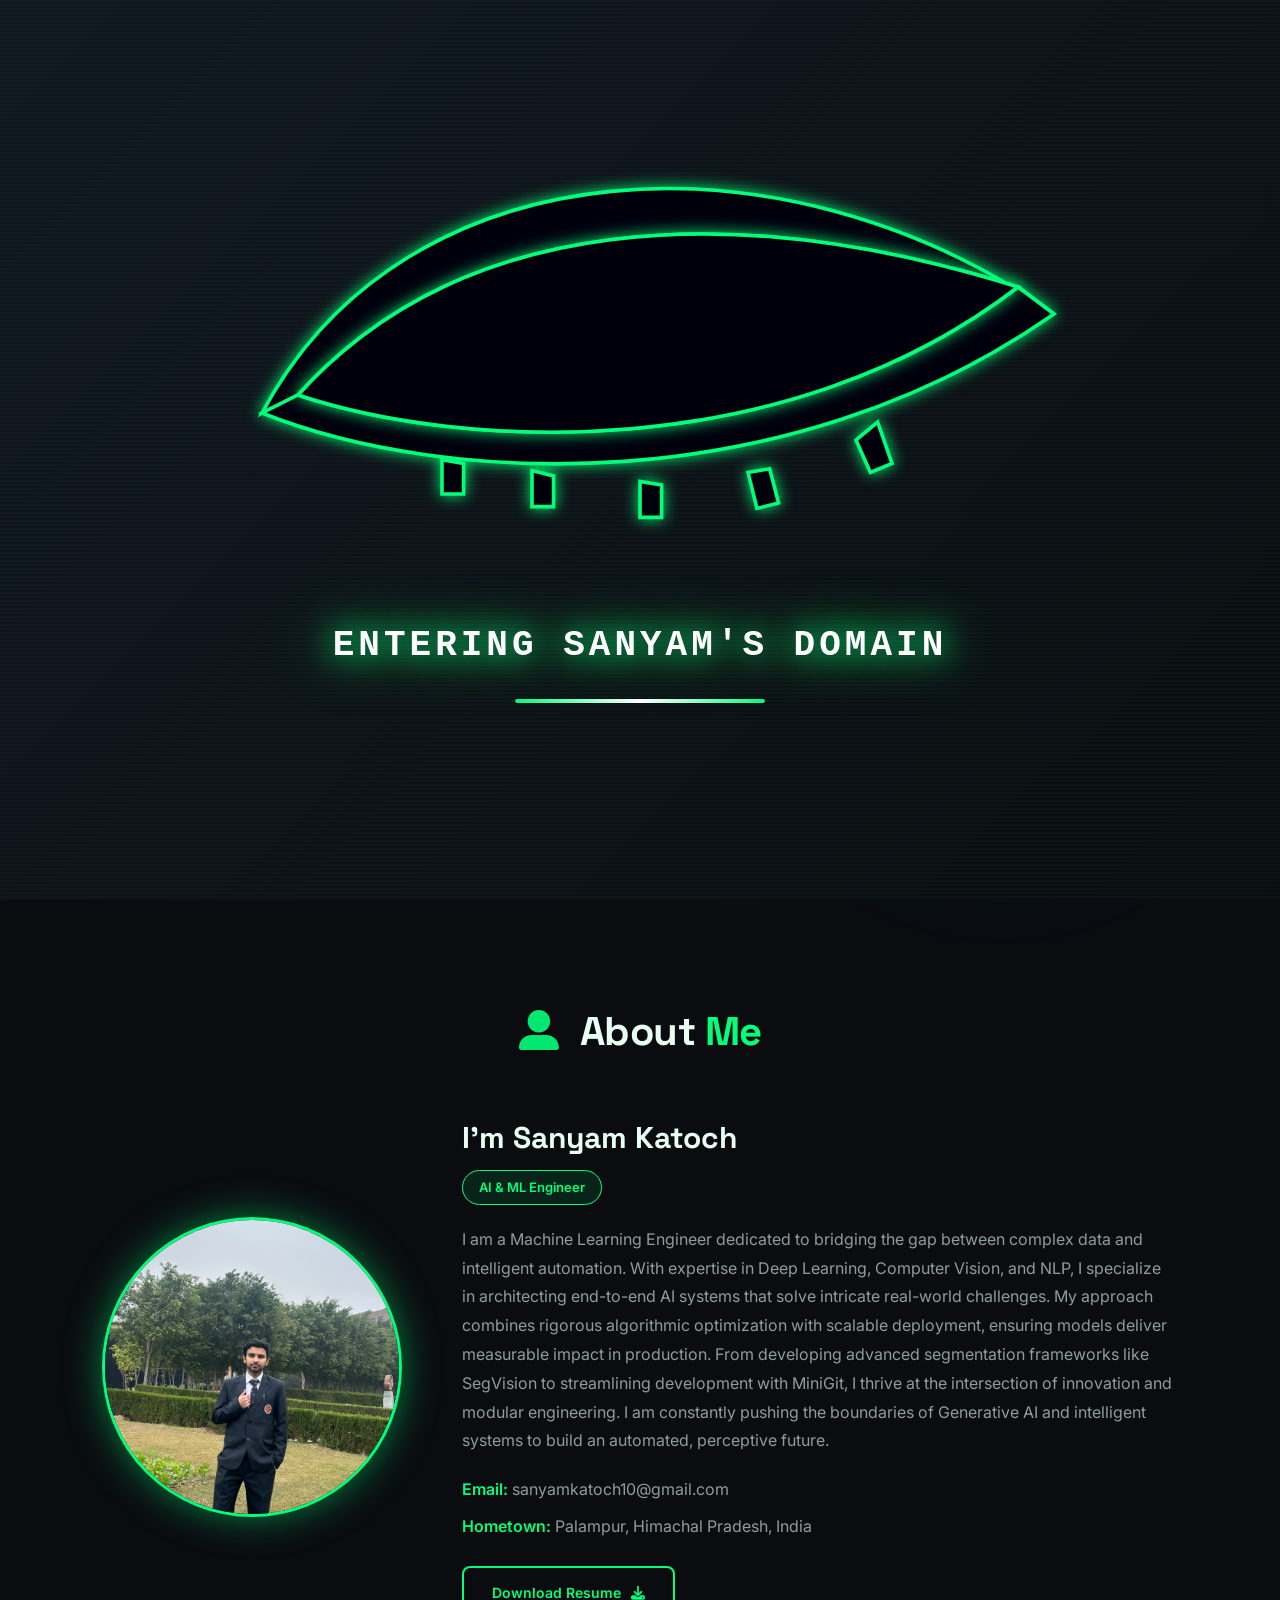
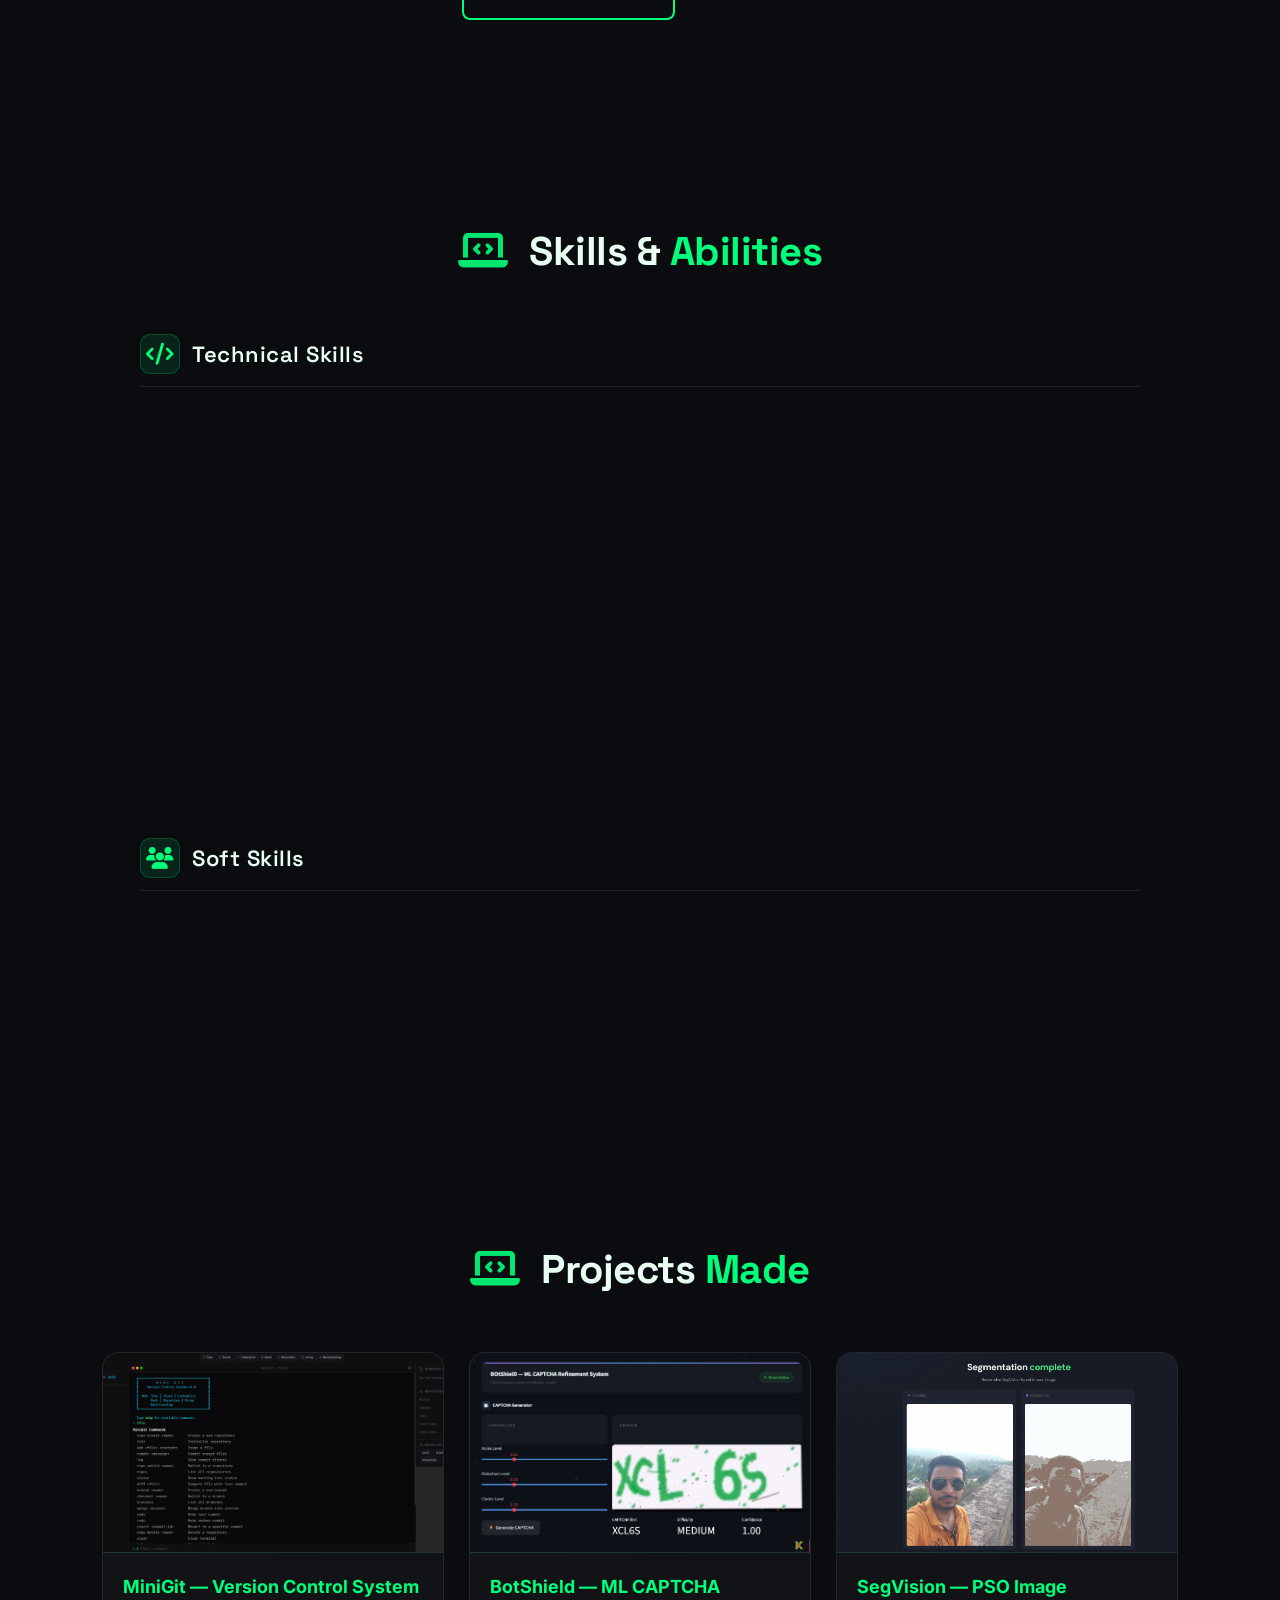
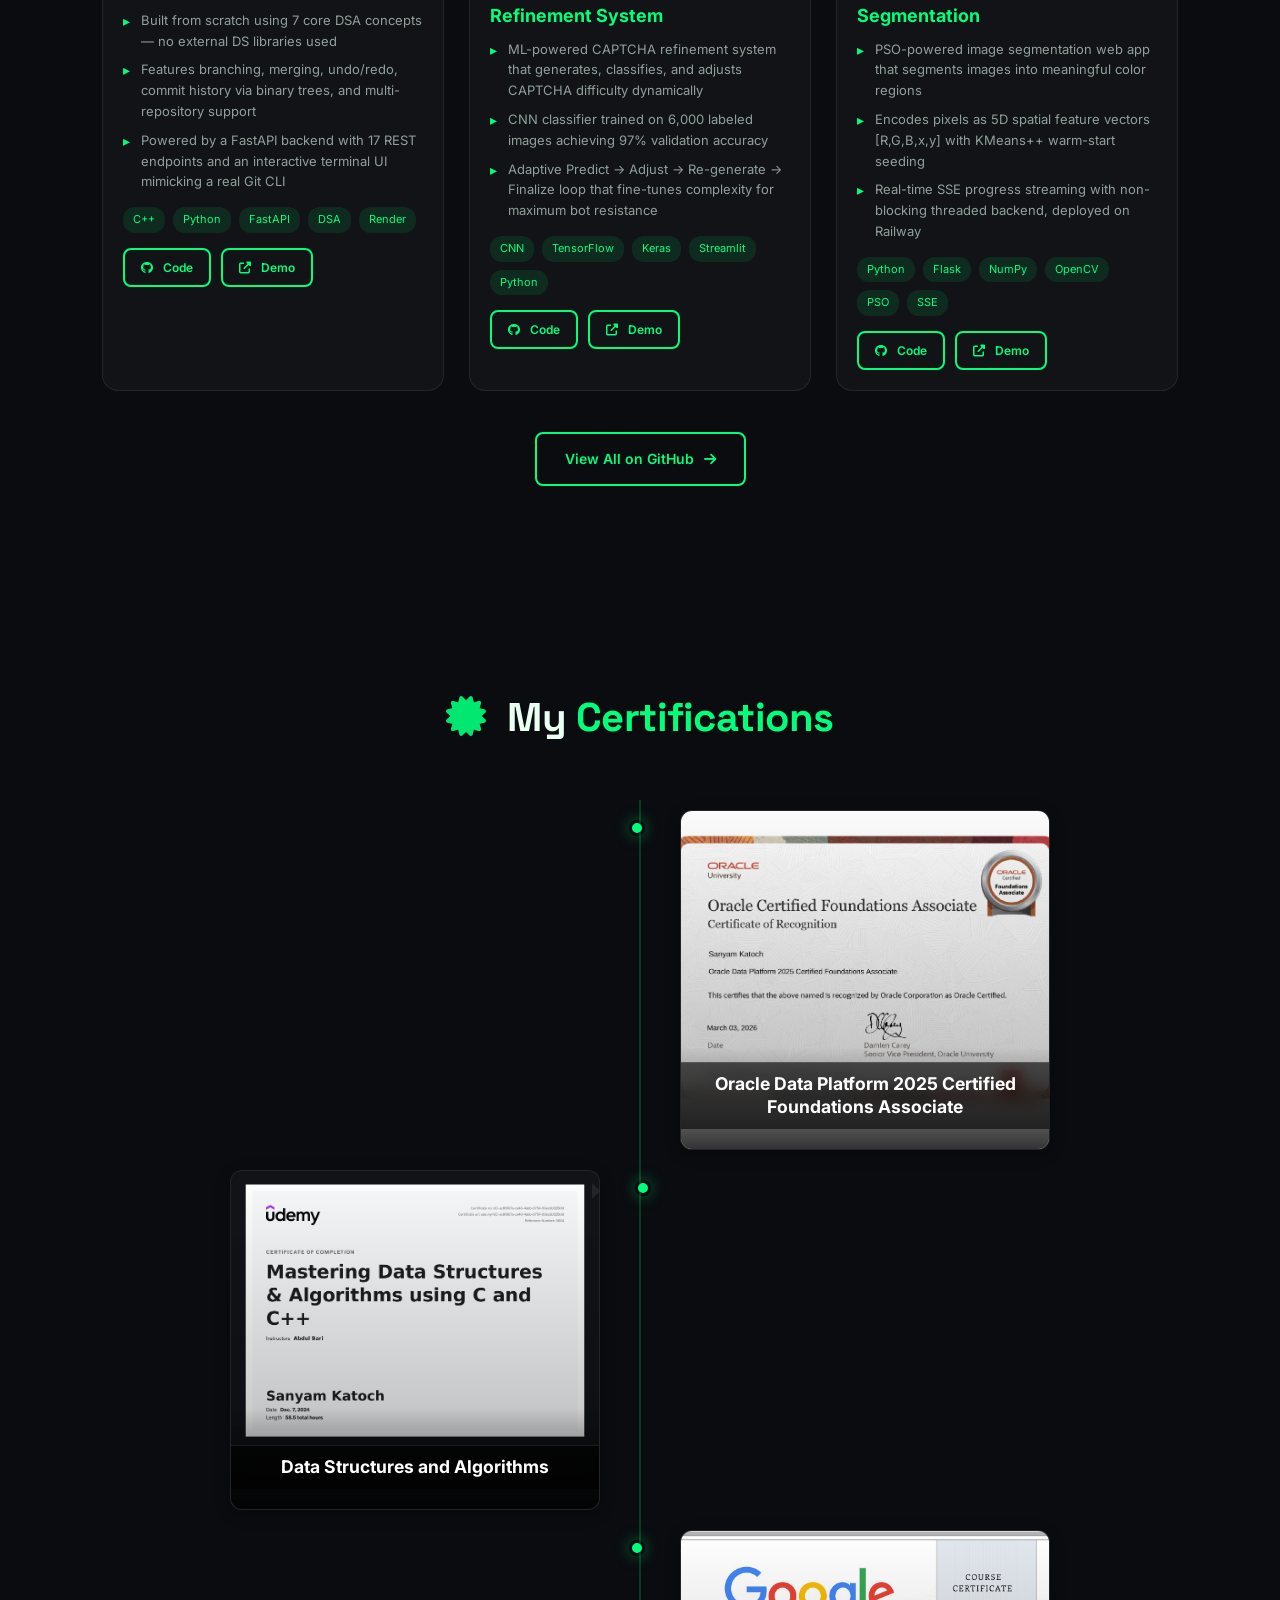
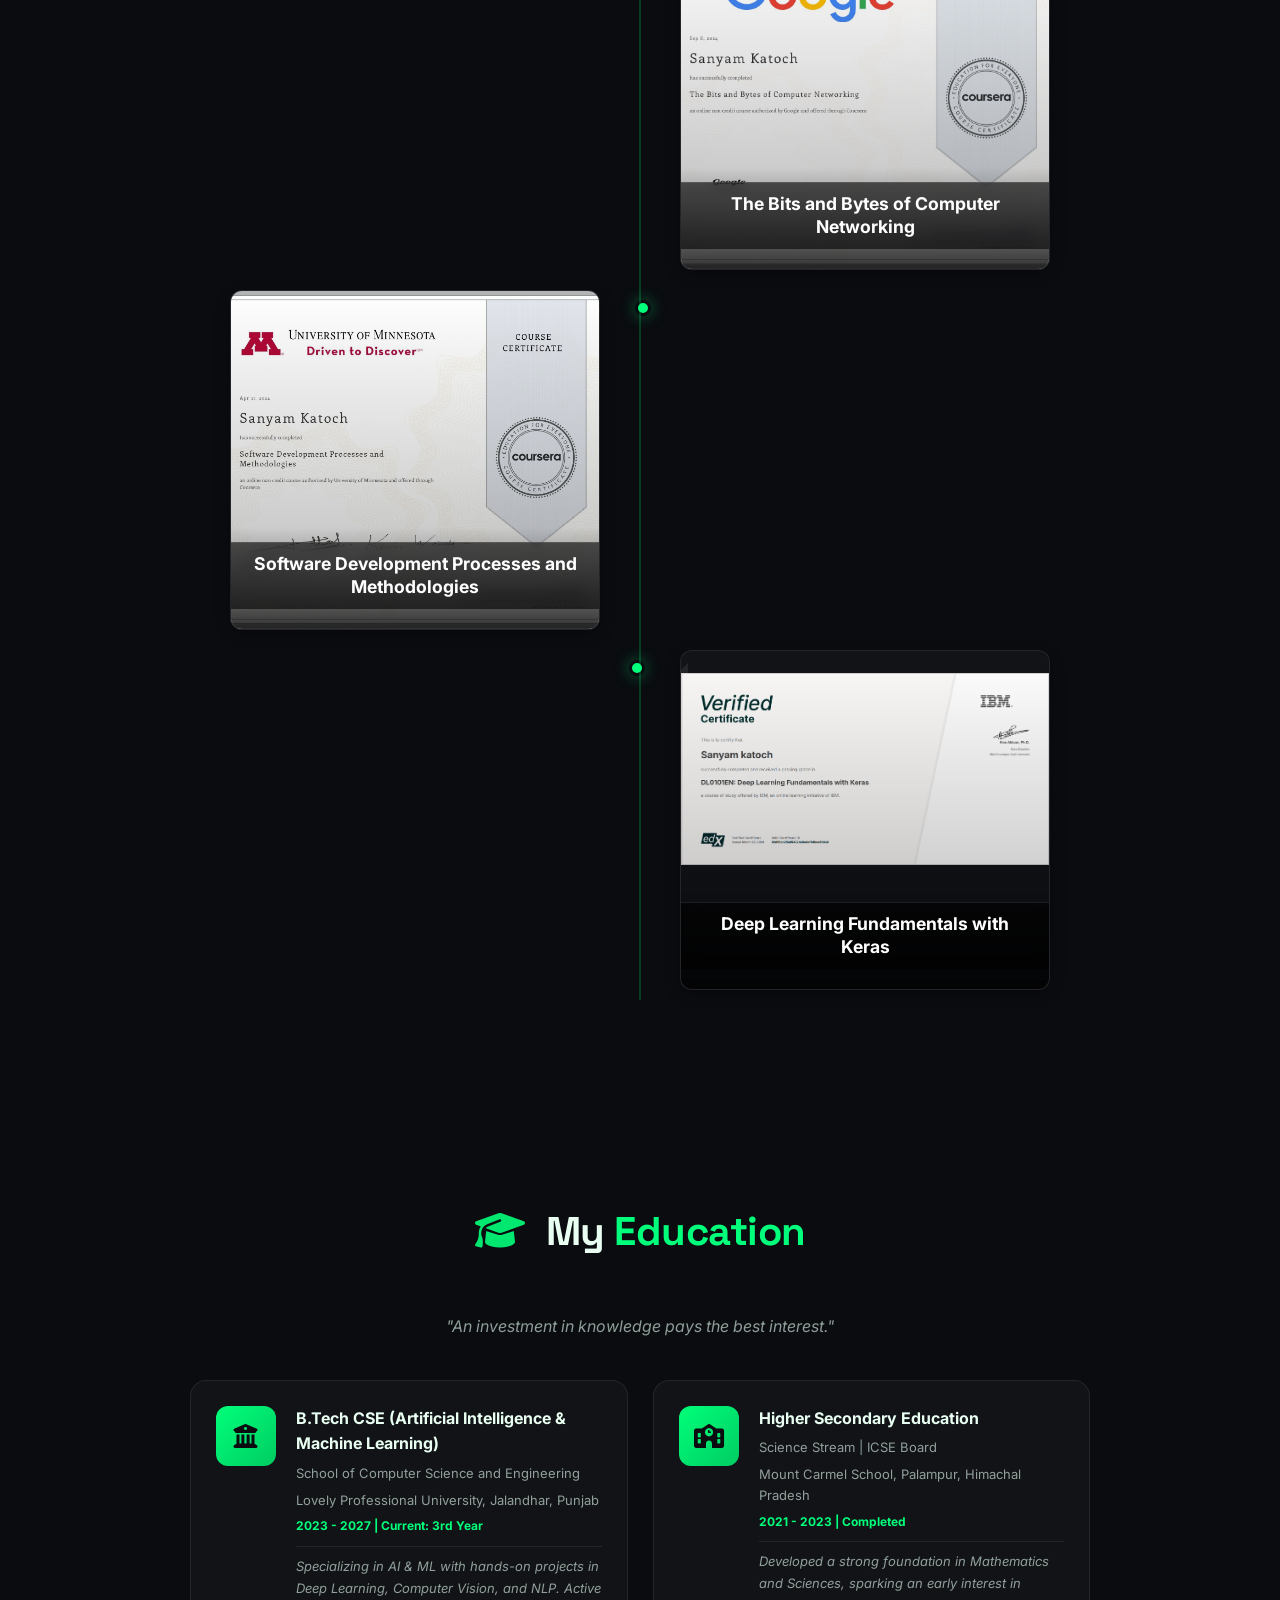
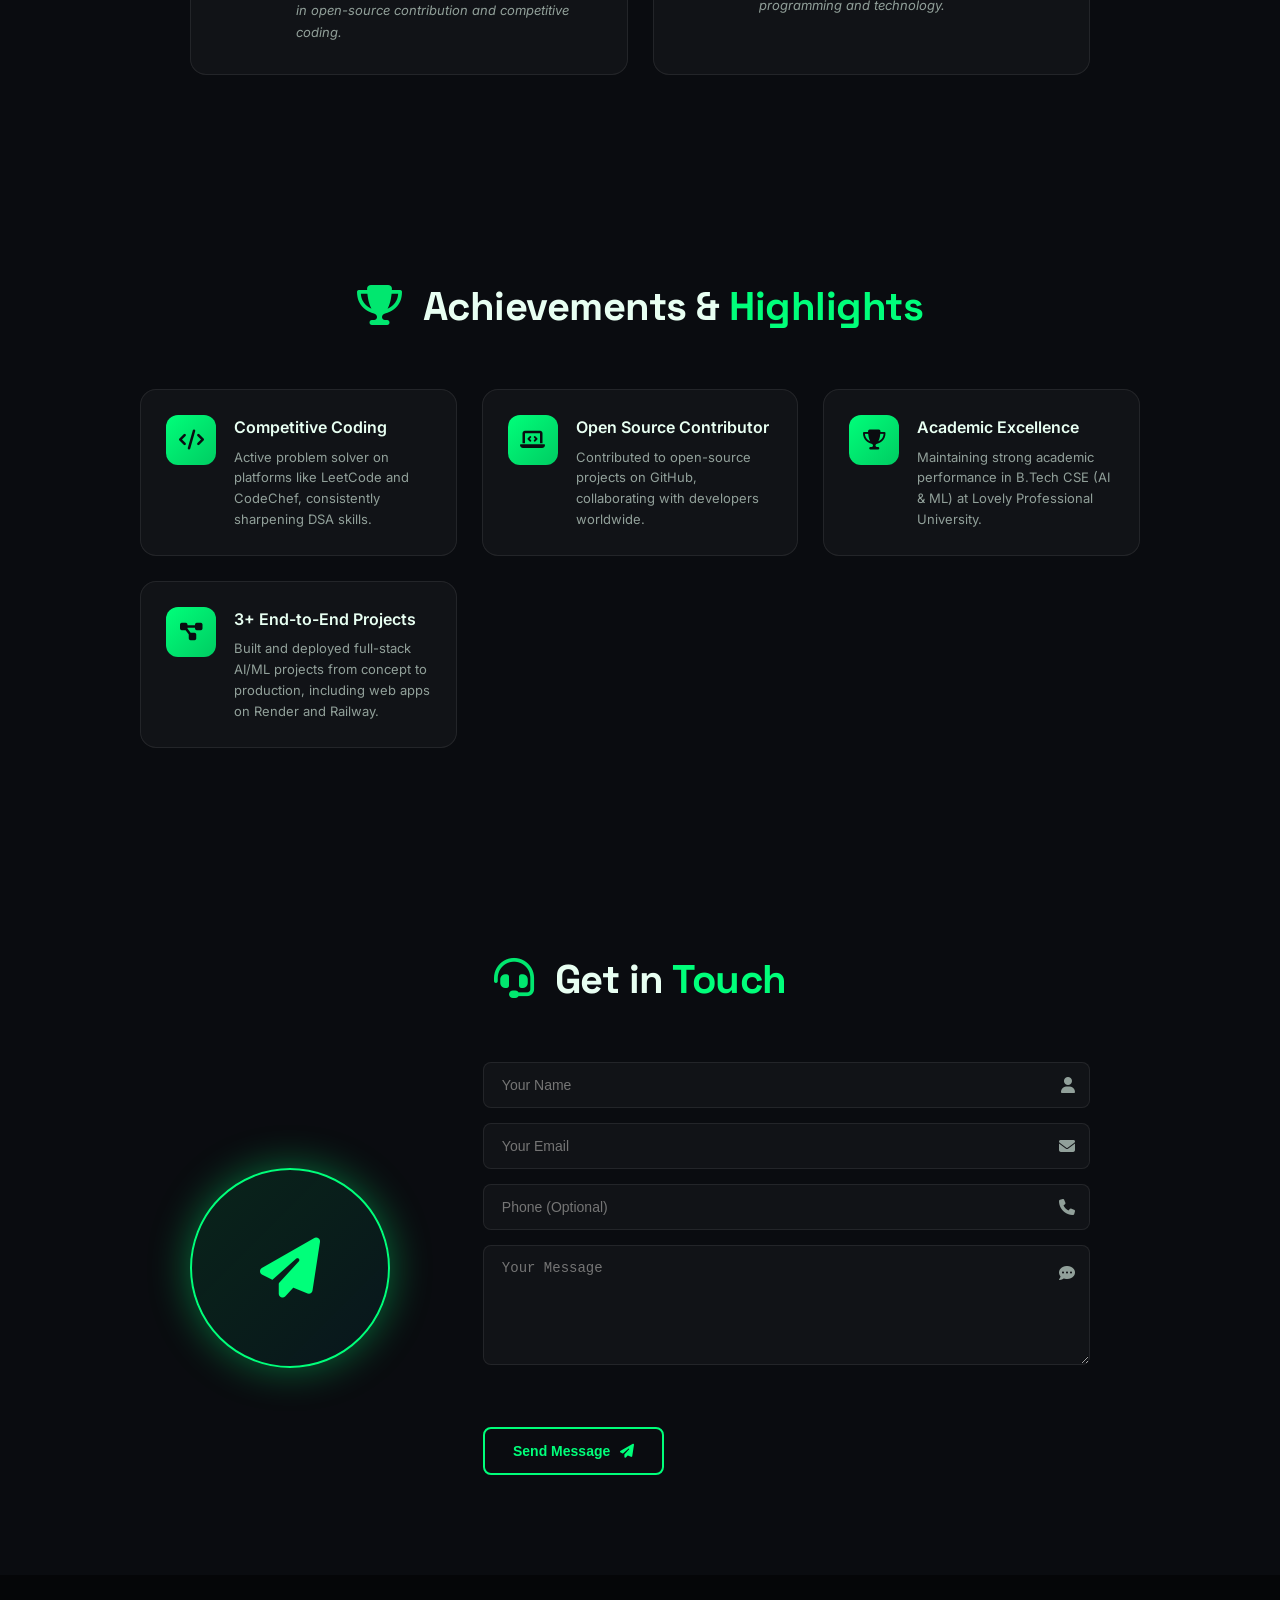
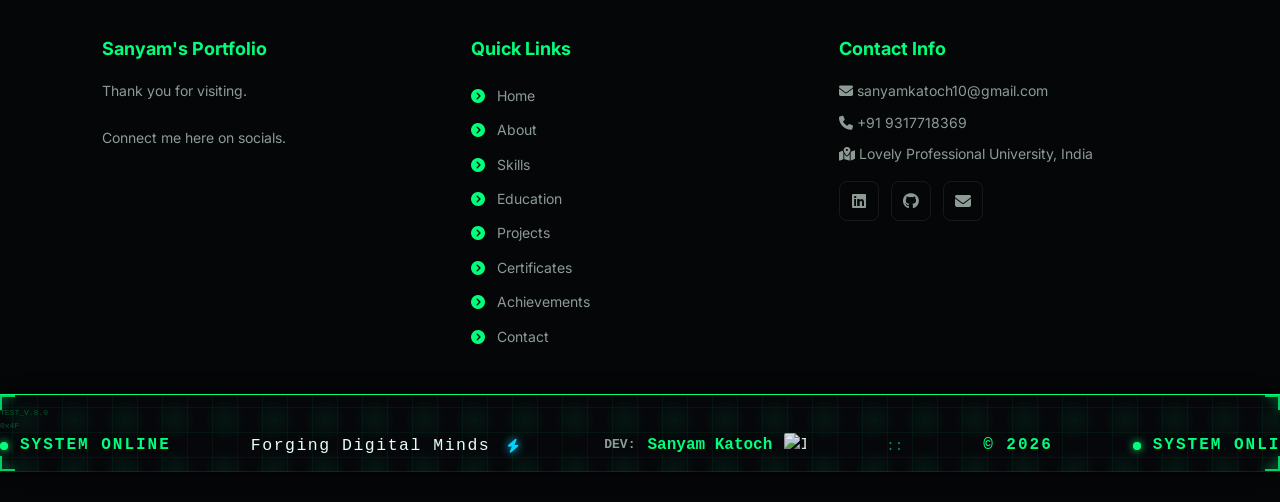
==== commit ab9787b2: "Add files via upload" ====
--- a/index.html
+++ b/index.html
@@ -47,7 +47,7 @@
     function activateSlowNetMode() {
       var loader = document.getElementById('loader');
       var connectingForSlowNet = document.getElementById('slow-net-msg');
-      var kakashiImg = document.querySelector('.kakashi-loader-img');
+      var bookLoader = document.querySelector('.cyber-book-loader');
       var robotContainer = document.querySelector('.ai-face-glitch');
       var cssRobot = document.getElementById('css-robot');
       var runningImg = document.getElementById('running-robot-img');
@@ -57,7 +57,7 @@
 
       if (connectingForSlowNet) connectingForSlowNet.style.display = 'block';
 
-      if (kakashiImg) kakashiImg.style.display = 'none';
+      if (bookLoader) bookLoader.style.display = 'none';
       if (runningImg) runningImg.style.display = 'none';
       if (cssRobot) cssRobot.style.display = 'block';
 
@@ -153,12 +153,80 @@
     <div class="loader-scanlines"></div>
 
 
+    <!-- Exact Reference Hollow Anime Eye Loader -->
+    <div class="cyber-eye-loader" id="giant-matrix-eye">
+      <svg class="anime-eye-svg" viewBox="0 0 500 250" xmlns="http://www.w3.org/2000/svg">
+        <defs>
+          <!-- 
+            Exact Hollow Window opening.
+            Inner-left corner: 60,160. Outer-right corner: 460,100.
+          -->
+          <clipPath id="eyeClip">
+            <path d="M 60,160 
+                     C 150,60 300,50 460,100 
+                     C 330,200 150,190 60,160 Z" />
+          </clipPath>
+          
+          <!-- Intense Neon Glow so the black lashes are clearly visible! -->
+          <filter id="neonGlow" x="-20%" y="-20%" width="140%" height="140%">
+            <feDropShadow dx="0" dy="0" stdDeviation="4" flood-color="#00ff7a" flood-opacity="0.9" />
+          </filter>
+        </defs>
+
+        <!-- No sclera background path! Completely transparent. -->
+        <!-- Floating eyeball (CSS animated) hidden behind this clipping mask. -->
+        <foreignObject x="0" y="0" width="500" height="250" clip-path="url(#eyeClip)">
+          <div class="eye-ball hollow-eyeball" xmlns="http://www.w3.org/1999/xhtml">
+            <div class="eye-iris hollow-iris">
+              <div class="iris-tech-ring"></div>
+              <div class="eye-pupil"></div>
+              <div class="eye-glare"></div>
+            </div>
+            <div class="eye-scanline"></div>
+          </div>
+        </foreignObject>
+
+        <!-- 
+          PERFECT SEAMLESS ANIMAE LASHES - Stroke + Filter makes them pop!
+        -->
+        <g stroke="#00ff7a" stroke-width="2" filter="url(#neonGlow)" fill="#040608">
+          
+          <!-- THICK TOP EYELASH (Aggressive, slanted, extremely thick) -->
+          <path class="top-lash" 
+                d="M 60,160 
+                   C 150,60 300,50 460,100 
+                   L 480,115 
+                   C 330,10 120,20 40,170 
+                   Z" />
+          
+          <!-- BOTTOM EYELINER (Thin base curve) -->
+          <path class="bottom-lash" 
+                d="M 60,160 
+                   C 150,190 330,200 460,100 
+                   L 480,115 
+                   C 330,220 140,210 40,170 
+                   Z" />
+
+          <!-- BLOCKY LOWER LASHES (From Reference) -->
+          <g class="blocky-lashes">
+            <path d="M 140,196 L 140,215 L 152,215 L 152,198 Z" />
+            <path d="M 190,202 L 190,222 L 202,222 L 202,205 Z" />
+            <path d="M 250,208 L 250,228 L 262,228 L 262,210 Z" />
+            <path d="M 310,203 L 315,223 L 327,220 L 322,201 Z" />
+            <path d="M 370,185 L 378,203 L 390,198 L 382,175 Z" />
+          </g>
+        </g>
+
+        <!-- Eyelid Blink Cover (must exactly cover the eye hole!) -->
+        <!-- Matches the clipPath precisely -->
+        <path class="blink-lid top-blink" 
+              d="M 60,160 C 150,60 300,50 460,100 C 330,200 150,190 60,160 Z" 
+              fill="#040608" stroke="#00ff7a" stroke-width="2" filter="url(#neonGlow)" />
+      </svg>
+    </div>
+
     <div class="ai-face-wrapper">
       <div class="ai-face-glitch">
-        <img src="assets/images/kakashi_loader.png" alt="Cyber Kakashi" class="kakashi-loader-img">
-
-
-
         <div id="css-robot" class="css-robot" style="display: none;">
           <div class="robot-head">
             <div class="kakashi-hair"></div>
@@ -181,7 +249,6 @@
             <div class="robot-foot"></div>
           </div>
         </div>
-
       </div>
       <div id="slow-net-msg" class="connecting-text" style="display: none;" role="alert">PLEASE
         WAIT<br>CONNECTING...</br></div>
@@ -211,7 +278,7 @@
 
   <header class="header">
     <a href="#home" class="logo">
-      <img src="assets/images/kamui-logo.png?v=2" alt="Kamui" class="logo-icon">
+
       <span class="logo-bracket">&lt;</span><span class="logo-text" data-text="Sanyam">Sanyam</span><span
         class="logo-bracket">/&gt;</span>
     </a>
@@ -228,10 +295,12 @@
         <li><a href="#home" class="active">Home</a></li>
         <li><a href="#about">About</a></li>
         <li><a href="#skills">Skills</a></li>
-        <li><a href="#education">Education</a></li>
         <li><a href="#projects">Projects</a></li>
         <li><a href="#certificates">Certificates</a></li>
+        <li><a href="#education">Education</a></li>
+        <li><a href="#achievements">Achievements</a></li>
         <li><a href="#contact">Contact</a></li>
+        <li><a href="assets/resume.pdf" target="_blank">Resume</a></li>
       </ul>
     </nav>
     <div id="theme-toggle" class="theme-toggle">
@@ -294,14 +363,19 @@
         <span class="tag">AI & ML Engineer</span>
 
         <p>
-          I'm a passionate B.Tech CSE (AI & ML) student at Lovely Professional University with a deep fascination for
-          how machines can learn and perceive the world. My expertise spans across Machine Learning, Deep Learning and
-          building intelligent automation systems that solve real-world problems.
+          I am a Machine Learning Engineer dedicated to bridging the gap between complex data and intelligent
+          automation.
+          With expertise in Deep Learning, Computer Vision, and NLP, I specialize in architecting end-to-end AI systems
+          that solve intricate real-world challenges. My approach combines rigorous algorithmic optimization with
+          scalable deployment, ensuring models deliver measurable impact in production. From developing advanced
+          segmentation frameworks like SegVision to streamlining development with MiniGit, I thrive at the
+          intersection of innovation and modular engineering. I am constantly pushing the boundaries of Generative AI
+          and intelligent systems to build an automated, perceptive future.
         </p>
 
         <div class="box-container">
           <div class="box">
-            <p><span>Free Time Spent:</span> Open-Source Contribution, Coding, Problem-Solving </p>
+            <p><span>Email:</span> sanyamkatoch10@gmail.com</p>
             <p><span>Hometown:</span> Palampur, Himachal Pradesh, India</p>
           </div>
         </div>
@@ -320,9 +394,32 @@
     <h2 class="heading"><i class="fas fa-laptop-code"></i> Skills & <span>Abilities</span></h2>
 
     <div class="container">
-      <div class="skills-row" id="skillsContainer">
-
-      </div>
+      <div id="skillsContainer" class="skills-content">
+
+      </div>
+    </div>
+  </section>
+
+  <section class="work" id="projects">
+    <h2 class="heading"><i class="fas fa-laptop-code"></i> Projects <span>Made</span></h2>
+
+    <div class="box-container" id="projectsContainer">
+
+    </div>
+
+    <div class="viewall">
+      <a href="https://github.com/sanyam-katoch10" target="_blank" class="btn">
+        <span>View All on GitHub</span>
+        <i class="fas fa-arrow-right"></i>
+      </a>
+    </div>
+  </section>
+
+  <section class="certificates-section" id="certificates">
+    <h2 class="heading"><i class="fas fa-certificate"></i> My <span>Certifications</span></h2>
+
+    <div class="timeline" id="certificatesContainer">
+
     </div>
   </section>
 
@@ -337,10 +434,12 @@
           <i class="fas fa-university"></i>
         </div>
         <div class="content">
-          <h3>B.Tech CSE (Artificial Intelligence & Machine Learning)</h3>
+          <h3>B.Tech CSE (Artificial Intelligence &amp; Machine Learning)</h3>
           <p>School of Computer Science and Engineering </p>
           <p>Lovely Professional University, Jalandhar, Punjab</p>
           <h4>2023 - 2027 | Current: 3rd Year</h4>
+          <p class="edu-journey">Specializing in AI & ML with hands-on projects in Deep Learning, Computer Vision, and
+            NLP. Active in open-source contribution and competitive coding.</p>
         </div>
       </div>
 
@@ -353,94 +452,18 @@
           <p>Science Stream | ICSE Board</p>
           <p>Mount Carmel School, Palampur, Himachal Pradesh</p>
           <h4>2021 - 2023 | Completed</h4>
+          <p class="edu-journey">Developed a strong foundation in Mathematics and Sciences, sparking an early interest
+            in programming and technology.</p>
         </div>
       </div>
     </div>
   </section>
 
-  <section class="work" id="projects">
-    <h2 class="heading"><i class="fas fa-laptop-code"></i> Projects <span>Made</span></h2>
-
-    <div class="box-container" id="projectsContainer">
-
-    </div>
-
-    <div class="viewall">
-      <a href="https://github.com/sanyam-katoch10" target="_blank" class="btn">
-        <span>View All on GitHub</span>
-        <i class="fas fa-arrow-right"></i>
-      </a>
-    </div>
-  </section>
-
-  <section class="experience" id="certificates">
-    <h2 class="heading"><i class="fas fa-certificate"></i> Certifications & <span>Achievements</span></h2>
-
-    <div class="timeline">
-
-      <div class="timeline-container right">
-        <div class="content">
-          <div class="tag">
-            <h2>Udemy</h2>
-          </div>
-          <div class="desc">
-            <h3>Data Structures and Algorithms by Dr. Abdul Bari</h3>
-            <p>Dec 2024</p>
-          </div>
-        </div>
-      </div>
-
-
-      <div class="timeline-container left">
-        <div class="content">
-          <div class="tag">
-            <h2>Google</h2>
-          </div>
-          <div class="desc">
-            <h3>The Bits and Bytes of Computer Networking</h3>
-            <p>Sep 2024</p>
-          </div>
-        </div>
-      </div>
-
-
-      <div class="timeline-container right">
-        <div class="content">
-          <div class="tag">
-            <h2>University of Minnesota</h2>
-          </div>
-          <div class="desc">
-            <h3>Software Development Processes and Methodologies</h3>
-            <p>Apr 2024</p>
-          </div>
-        </div>
-      </div>
-
-
-      <div class="timeline-container left">
-        <div class="content">
-          <div class="tag">
-            <h2>edX</h2>
-          </div>
-          <div class="desc">
-            <h3>Deep Learning Fundamentals with Keras</h3>
-            <p>Mar 2024</p>
-          </div>
-        </div>
-      </div>
-
-
-      <div class="timeline-container right">
-        <div class="content">
-          <div class="tag">
-            <h2>Udemy</h2>
-          </div>
-          <div class="desc">
-            <h3>Master AI and AI Generative Tools</h3>
-            <p>Dec 2023</p>
-          </div>
-        </div>
-      </div>
+  <section class="achievements-section" id="achievements">
+    <h2 class="heading"><i class="fas fa-trophy"></i> Achievements & <span>Highlights</span></h2>
+
+    <div class="achievements-grid" id="achievementsContainer">
+
     </div>
   </section>
 
@@ -511,6 +534,14 @@
       <span class="spy-text">PROJECTS</span>
       <span class="spy-marker"></span>
     </a>
+    <a href="#certificates" class="spy-item" data-target="certificates">
+      <span class="spy-text">CERTS</span>
+      <span class="spy-marker"></span>
+    </a>
+    <a href="#achievements" class="spy-item" data-target="achievements">
+      <span class="spy-text">ACHIEVE</span>
+      <span class="spy-marker"></span>
+    </a>
     <a href="#contact" class="spy-item" data-target="contact">
       <span class="spy-text">CONTACT</span>
       <span class="spy-marker"></span>
@@ -533,11 +564,14 @@
         <a href="#education"><i class="fas fa-chevron-circle-right"></i> Education</a>
         <a href="#projects"><i class="fas fa-chevron-circle-right"></i> Projects</a>
         <a href="#certificates"><i class="fas fa-chevron-circle-right"></i> Certificates</a>
+        <a href="#achievements"><i class="fas fa-chevron-circle-right"></i> Achievements</a>
+        <a href="#contact"><i class="fas fa-chevron-circle-right"></i> Contact</a>
       </div>
 
       <div class="box">
         <h3>Contact Info</h3>
         <p><i class="fas fa-envelope"></i> sanyamkatoch10@gmail.com</p>
+        <p><i class="fas fa-phone"></i> +91 9317718369</p>
         <p><i class="fas fa-map-marked-alt"></i> Lovely Professional University, India</p>
         <div class="share">
           <a href="https://www.linkedin.com/in/sanyam-katoch/" class="fab fa-linkedin" target="_blank"
@@ -680,5 +714,4 @@
 </body>
 
 
-</html>
-
+</html>
--- a/assets/css/main.css
+++ b/assets/css/main.css
@@ -26,6 +26,8 @@
 
 
   --ease-smooth: cubic-bezier(0.4, 0, 0.2, 1);
+  --shadow-sm: 0 4px 15px rgba(0, 0, 0, 0.3);
+  --neon-glow-small: rgba(0, 255, 122, 0.2);
 }
 
 
@@ -46,6 +48,7 @@
   --neon-soft: #00cc62;
   --neon-white: #e8fff2;
   --neon-glow: rgba(16, 163, 127, 0.3);
+  --shadow-sm: 0 4px 15px rgba(0, 0, 0, 0.08);
 }
 
 body.light-mode::before {
@@ -206,128 +209,197 @@
 }
 
 
+/* ===== FLAWLESS SVG ANIME HACKER EYE ===== */
+.cyber-eye-loader {
+  position: relative;
+  z-index: 10;
+  display: flex;
+  align-items: center;
+  justify-content: center;
+  /* Scale up the eye loader significantly for a massive "watching" feel */
+  width: min(90vw, 900px);
+  /* The SVG viewBox is 500x250, so height is naturally constrained */
+  aspect-ratio: 2 / 1;
+  margin-top: -10vh; /* Move it higher to look down on the user */
+}
+
+.anime-eye-svg {
+  width: 100%;
+  height: 100%;
+  overflow: visible; /* To allow glow effects to spill out cleanly */
+}
+
+/* 
+  The White Sclera, Eyelashes, and Blink Lid 
+  are now drawn with flawless mathematical SVG paths 
+  in HTML, meaning we only need to handle the CSS 
+  animations that live INSIDE the <foreignObject> here.
+*/
+
+/* Hollow Eyeball container - Moves around the transparent socket! */
+.hollow-eyeball {
+  position: relative;
+  width: 100%;
+  height: 100%;
+  display: flex;
+  align-items: center;
+  justify-content: center;
+  /* Major eye movements (looking around the hollow socket) */
+  animation: lookAroundHollow 8s infinite cubic-bezier(0.4, 0, 0.2, 1);
+}
+
+/* Because the eyeball is massive now, we reduce the travel distance 
+   so it doesn't clip out of the socket entirely and still looks dangerous/heavy */
+/* Increased travel distance for larger scale watching effect */
+@keyframes lookAroundHollow {
+  0%, 15%   { transform: translate(0, 0); }
+  20%, 35%  { transform: translate(30px, -10px); } 
+  40%, 55%  { transform: translate(-40px, 10px); } 
+  60%, 75%  { transform: translate(-60px, -4px); } 
+  80%, 90%  { transform: translate(20px, 20px); }  
+  95%, 100% { transform: translate(0, 0); }
+}
+
+/* The Iris - Hacker Eye circle glowing brightly */
+.hollow-iris {
+  position: absolute;
+  /* Massive iris size so it gets cropped by top and bottom lids (dangerous feel) */
+  width: 250px;
+  height: 250px;
+  border-radius: 50%;
+  background: radial-gradient(circle, rgba(0, 255, 122, 0.2) 0%, rgba(0, 220, 100, 0.8) 40%, rgba(0, 80, 30, 0.95) 75%, #001a08 100%);
+  box-shadow: 
+    inset 0 0 50px rgba(0, 0, 0, 0.95), 
+    0 0 40px rgba(0, 255, 122, 0.8),
+    0 0 80px rgba(0, 255, 122, 0.4);
+  display: flex;
+  align-items: center;
+  justify-content: center;
+  /* Minor saccadic twitches layered on top of the big looking around movements */
+  animation: svgGeassTwitch 5s infinite cubic-bezier(0.25, 1, 0.5, 1);
+  z-index: 5;
+}
+
+@keyframes svgGeassTwitch {
+  0%, 25%   { transform: translate(0, 0); }
+  27%, 45%  { transform: translate(3px, -2px); }
+  47%, 70%  { transform: translate(-2px, 3px); }
+  72%, 90%  { transform: translate(4px, 1px); }
+  92%, 100% { transform: translate(0, 0); }
+}
+
+/* Hacker tech ring */
+.iris-tech-ring {
+  position: absolute;
+  width: 86%;
+  height: 86%;
+  border: 4px dashed rgba(0, 255, 122, 0.8);
+  border-radius: 50%;
+  animation: techRingSpin 5s linear infinite;
+  opacity: 0.9;
+}
+
+.iris-tech-ring::after {
+  content: '';
+  position: absolute;
+  inset: -12px;
+  border: 3px solid rgba(0, 255, 122, 0.3);
+  border-radius: 50%;
+  border-top-color: transparent;
+  border-bottom-color: transparent;
+  animation: techRingSpin 7s linear infinite reverse;
+}
+
+@keyframes techRingSpin {
+  100% { transform: rotate(360deg); }
+}
+
+/* The Pupil */
+.eye-pupil {
+  position: absolute;
+  width: 25%;
+  height: 25%;
+  background: #000;
+  border-radius: 50%;
+  box-shadow: 0 0 25px rgba(0, 0, 0, 1), 0 0 15px rgba(0, 255, 122, 1);
+  animation: pupilDilate 3s infinite ease-in-out alternate;
+}
+
+@keyframes pupilDilate {
+  0%   { transform: scale(1); box-shadow: 0 0 10px rgba(0, 255, 122, 0.5); }
+  100% { transform: scale(1.4); box-shadow: 0 0 25px rgba(0, 255, 122, 1); }
+}
+
+/* Sharp Anime Catchlights */
+.eye-glare {
+  position: absolute;
+  top: 15%;
+  left: 20%;
+  width: 20%;
+  height: 20%;
+  background: rgba(255, 255, 255, 0.95);
+  border-radius: 50%;
+  box-shadow: 0 0 15px rgba(255, 255, 255, 0.9);
+  pointer-events: none;
+  z-index: 10;
+}
+
+/* Secondary smaller catchlight */
+.eye-glare::after {
+  content: '';
+  position: absolute;
+  top: 180%;
+  left: 170%;
+  width: 50%;
+  height: 50%;
+  background: rgba(255, 255, 255, 0.85);
+  border-radius: 50%;
+  box-shadow: 0 0 15px rgba(255, 255, 255, 0.6);
+}
+
+/* Scanning Laser Line (Runs over the whole foreignObject) */
+.eye-scanline {
+  position: absolute;
+  top: 0;
+  left: 0;
+  width: 100%;
+  height: 4px;
+  background: rgba(0, 255, 122, 0.9);
+  box-shadow: 0 0 25px var(--neon), 0 0 50px var(--neon);
+  opacity: 0.7;
+  animation: eyeLaserScanSVG 2.5s infinite linear;
+  pointer-events: none;
+  z-index: 15;
+}
+
+@keyframes eyeLaserScanSVG {
+  0%   { top: -10%; opacity: 0; }
+  10%  { opacity: 0.9; }
+  90%  { opacity: 0.9; }
+  100% { top: 110%; opacity: 0; }
+}
+
+/* Eyelid Blink Cover Animation (Targeting the SVG PATH) */
+.blink-lid {
+  transform-origin: 250px 0px; /* Top center of the SVG 500x250 viewBox */
+  animation: svgBlink 6s infinite;
+}
+
+@keyframes svgBlink {
+  0%, 93%, 97%, 100% { transform: scaleY(0); }
+  95%                { transform: scaleY(1); }
+}
+
+/* --- ROBOT CSS RESTORED --- */
 .ai-face-glitch {
   position: relative;
   animation: robotGlitchEnhanced 1.5s ease-out forwards;
 }
 
-
-.kakashi-loader-img {
-  width: 413px;
-  height: auto;
-
-  opacity: 0.5;
-
-  border-radius: 40% 60% 55% 45% / 55% 45% 60% 40%;
-  mask-image: radial-gradient(ellipse 85% 90% at 48% 52%, black 40%, transparent 75%);
-  -webkit-mask-image: radial-gradient(ellipse 85% 90% at 48% 52%, black 40%, transparent 75%);
-
-  filter: brightness(0.7) drop-shadow(0 0 30px var(--neon-glow)) drop-shadow(0 0 60px rgba(0, 255, 122, 0.3));
-  animation: kakashiGlitch 2.5s ease-in-out infinite;
-}
-
-
-@keyframes kakashiGlitch {
-
-  0%,
-  100% {
-    filter: brightness(0.7) drop-shadow(0 0 30px var(--neon-glow));
-    transform: scale(1);
-  }
-
-  5% {
-    filter: brightness(0.9) drop-shadow(6px 0 0 #ff0000) drop-shadow(-6px 0 0 #00ffff) drop-shadow(0 0 30px var(--neon-glow));
-    transform: translate(-5px, 0) skewX(4deg);
-  }
-
-  7% {
-    filter: brightness(0.5) drop-shadow(-5px 0 0 #ff0000) drop-shadow(5px 0 0 #00ffff);
-    transform: translate(4px, -2px) skewX(-3deg);
-  }
-
-  9% {
-    filter: brightness(0.8) drop-shadow(4px 0 0 #ff0000) drop-shadow(-4px 0 0 #00ffff);
-    transform: translate(-2px, 1px) skewX(2deg);
-  }
-
-  12% {
-    filter: brightness(0.7) drop-shadow(0 0 30px var(--neon-glow));
-    transform: scale(1);
-  }
-
-  30% {
-    filter: brightness(0.75) drop-shadow(0 0 35px var(--neon-glow));
-    transform: scale(1);
-  }
-
-  32% {
-    filter: brightness(0.6) drop-shadow(5px 0 0 #ff0000) drop-shadow(-5px 0 0 #00ffff);
-    transform: translate(3px, -1px) skewX(2deg);
-  }
-
-  34% {
-    filter: brightness(0.7) drop-shadow(0 0 30px var(--neon-glow));
-    transform: scale(1);
-  }
-
-  48% {
-    filter: brightness(0.9) drop-shadow(7px 0 0 #ff0000) drop-shadow(-7px 0 0 #00ffff);
-    transform: translate(6px, 0) skewX(5deg);
-  }
-
-  50% {
-    filter: brightness(0.4) drop-shadow(-6px 0 0 #ff0000) drop-shadow(6px 0 0 #00ffff);
-    transform: translate(-5px, 3px) skewX(-4deg);
-  }
-
-  52% {
-    filter: brightness(0.85) drop-shadow(5px 0 0 #ff0000) drop-shadow(-5px 0 0 #00ffff);
-    transform: translate(3px, -2px) skewX(3deg);
-  }
-
-  55% {
-    filter: brightness(0.7) drop-shadow(0 0 30px var(--neon-glow));
-    transform: scale(1);
-  }
-
-  70% {
-    filter: brightness(0.7) drop-shadow(0 0 35px var(--neon-glow));
-    transform: scale(1);
-  }
-
-  72% {
-    filter: brightness(0.5) drop-shadow(4px 0 0 #ff0000) drop-shadow(-4px 0 0 #00ffff);
-    transform: translate(-3px, 1px) skewX(2deg);
-  }
-
-  74% {
-    filter: brightness(0.7) drop-shadow(0 0 30px var(--neon-glow));
-    transform: scale(1);
-  }
-
-  88% {
-    filter: brightness(0.6) drop-shadow(5px 0 0 #ff0000) drop-shadow(-5px 0 0 #00ffff);
-    transform: translate(-4px, 2px) skewX(3deg);
-  }
-
-  90% {
-    filter: brightness(0.7) drop-shadow(0 0 30px var(--neon-glow));
-    transform: scale(1);
-  }
-}
-
-
 .ai-face-glitch::before,
 .ai-face-glitch::after {
-  content: '';
-  position: absolute;
-  top: 0;
-  left: 0;
-  right: 0;
-  bottom: 0;
-  background: transparent;
-  pointer-events: none;
-  border-radius: 20px;
+  content: ''; position: absolute; top: 0; left: 0; right: 0; bottom: 0;
+  background: transparent; pointer-events: none; border-radius: 20px;
 }
 
 .ai-face-glitch::before {
@@ -336,148 +408,334 @@
 }
 
 .ai-face-glitch::after {
-  background: repeating-linear-gradient(0deg,
-      transparent 0px,
-      transparent 2px,
-      rgba(0, 255, 122, 0.03) 2px,
-      rgba(0, 255, 122, 0.03) 4px);
+  background: repeating-linear-gradient(0deg, transparent 0px, transparent 2px, rgba(0, 255, 122, 0.03) 2px, rgba(0, 255, 122, 0.03) 4px);
   animation: glitchFlicker 0.15s infinite;
 }
 
 @keyframes glitchScanline {
-  0% {
-    transform: translateY(-100%);
-    opacity: 0;
-  }
-
-  50% {
-    opacity: 1;
-  }
-
-  100% {
-    transform: translateY(100%);
-    opacity: 0;
-  }
+  0% { transform: translateY(-100%); opacity: 0; }
+  50% { opacity: 1; }
+  100% { transform: translateY(100%); opacity: 0; }
 }
 
 @keyframes glitchFlicker {
-
-  0%,
-  100% {
-    opacity: 0.5;
-  }
-
-  25% {
-    opacity: 0.3;
-  }
-
-  50% {
-    opacity: 0.6;
-  }
-
-  75% {
-    opacity: 0.4;
-  }
-}
-
+  0%, 100% { opacity: 0.5; }
+  25% { opacity: 0.3; }
+  50% { opacity: 0.6; }
+  75% { opacity: 0.4; }
+}
 
 @keyframes robotGlitchEnhanced {
-  0% {
-    opacity: 0;
-    transform: scale(0.1);
-    filter: blur(30px) brightness(3);
-  }
-
-  3% {
-    opacity: 1;
-    transform: scale(1.4);
-    filter: blur(0) brightness(1.5);
-  }
-
-  6% {
-    transform: scale(0.7) translateX(-30px) skewX(10deg);
-    text-shadow: 12px 0 #00ffff, -12px 0 #ffffff;
-    filter: brightness(1);
-  }
-
-  9% {
-    transform: scale(1.2) translateX(30px) skewX(-8deg);
-    text-shadow: -10px 0 #00ffff, 10px 0 #ffffff;
-  }
-
-  12% {
-    transform: scale(0.9) translateX(-15px) skewY(3deg);
-    text-shadow: 8px 0 #00ffff, -8px 0 #ffffff;
-  }
-
-  15% {
-    transform: scale(1.1) translateX(15px) skewY(-2deg);
-  }
-
-  18% {
-    transform: scale(1) translateX(-8px);
-    text-shadow: 5px 0 #00ffff, -5px 0 #ffffff;
-  }
-
-  21% {
-    transform: scale(1) translateX(8px);
-  }
-
-  24% {
-    transform: scale(1) translateX(0);
-    text-shadow: none;
-  }
-
-
-  30% {
-    text-shadow: 0 0 40px var(--neon);
-  }
-
-  45% {
-    text-shadow: 6px 0 #00ffff, -6px 0 #ffffff, 0 0 40px var(--neon);
-    transform: translateX(-3px);
-  }
-
-  47% {
-    text-shadow: -4px 0 #00ffff, 4px 0 #ffffff, 0 0 40px var(--neon);
-    transform: translateX(3px);
-  }
-
-  49% {
-    text-shadow: 0 0 40px var(--neon);
-    transform: translateX(0);
-  }
-
-  65% {
-    text-shadow: 5px 0 #00ffff, -5px 0 #ffffff, 0 0 50px var(--neon);
-    transform: skewX(2deg);
-  }
-
-  67% {
-    text-shadow: -3px 0 #00ffff, 3px 0 #ffffff;
-    transform: skewX(-1deg);
-  }
-
-  69% {
-    text-shadow: 0 0 50px var(--neon);
-    transform: skewX(0);
-  }
-
-  85% {
-    text-shadow: 4px 0 #00ffff, -4px 0 #ffffff, 0 0 50px var(--neon);
-  }
-
-  87% {
-    text-shadow: 0 0 60px var(--neon), 0 0 100px var(--neon-glow);
-  }
-
-  100% {
-    opacity: 1;
-    transform: scale(1);
-    text-shadow: 0 0 60px var(--neon), 0 0 120px var(--neon-glow);
-  }
-}
-
+  0% { opacity: 0; transform: scale(0.1); filter: blur(30px) brightness(3); }
+  3% { opacity: 1; transform: scale(1.4); filter: blur(0) brightness(1.5); }
+  6% { transform: scale(0.7) translateX(-30px) skewX(10deg); text-shadow: 12px 0 #00ffff, -12px 0 #ffffff; filter: brightness(1); }
+  9% { transform: scale(1.2) translateX(30px) skewX(-8deg); text-shadow: -10px 0 #00ffff, 10px 0 #ffffff; }
+  12% { transform: scale(0.9) translateX(-15px) skewY(3deg); text-shadow: 8px 0 #00ffff, -8px 0 #ffffff; }
+  15% { transform: scale(1.1) translateX(15px) skewY(-2deg); }
+  18% { transform: scale(1) translateX(-8px); text-shadow: 5px 0 #00ffff, -5px 0 #ffffff; }
+  21% { transform: scale(1) translateX(8px); }
+  24% { transform: scale(1) translateX(0); text-shadow: none; }
+  30% { text-shadow: 0 0 40px var(--neon); }
+  45% { text-shadow: 6px 0 #00ffff, -6px 0 #ffffff, 0 0 40px var(--neon); transform: translateX(-3px); }
+  47% { text-shadow: -4px 0 #00ffff, 4px 0 #ffffff, 0 0 40px var(--neon); transform: translateX(3px); }
+  49% { text-shadow: 0 0 40px var(--neon); transform: translateX(0); }
+  65% { text-shadow: 5px 0 #00ffff, -5px 0 #ffffff, 0 0 50px var(--neon); transform: skewX(2deg); }
+  67% { text-shadow: -3px 0 #00ffff, 3px 0 #ffffff; transform: skewX(-1deg); }
+  69% { text-shadow: 0 0 50px var(--neon); transform: skewX(0); }
+  85% { text-shadow: 4px 0 #00ffff, -4px 0 #ffffff, 0 0 50px var(--neon); }
+  87% { text-shadow: 0 0 60px var(--neon), 0 0 100px var(--neon-glow); }
+  100% { opacity: 1; transform: scale(1); text-shadow: 0 0 60px var(--neon), 0 0 120px var(--neon-glow); }
+}
+
+.css-robot {
+  position: relative;
+  width: 90px;
+  height: 120px;
+  transform-origin: bottom center;
+  animation: ninjaRunAcross 2.2s cubic-bezier(0.4, 0, 0.2, 1) infinite;
+  filter: drop-shadow(0 10px 10px rgba(0, 0, 0, 0.5)) drop-shadow(0 0 20px rgba(100, 150, 100, 0.3));
+}
+
+.css-robot::after {
+  content: '';
+  position: absolute;
+  bottom: -15px;
+  left: 20px;
+  width: 50px;
+  height: 12px;
+  background: radial-gradient(ellipse at center, rgba(0, 0, 0, 0.8) 0%, rgba(0, 0, 0, 0) 70%);
+  transform-origin: center;
+  animation: shadowPulse 2.2s cubic-bezier(0.4, 0, 0.2, 1) infinite;
+  z-index: -1;
+}
+
+.kakashi-hair {
+  position: absolute;
+  top: -12px;
+  left: -5px;
+  width: 55px;
+  height: 25px;
+  background: linear-gradient(160deg, #e0e0e0 0%, #b0b0b0 40%, #808080 100%);
+  clip-path: polygon(0% 100%, 8% 50%, 15% 80%, 22% 30%, 30% 70%, 40% 15%, 50% 55%, 60% 5%, 70% 50%, 80% 20%, 90% 60%, 100% 40%, 100% 100%);
+  z-index: 15;
+  filter: drop-shadow(1px 1px 2px rgba(0, 0, 0, 0.4));
+}
+
+.robot-head {
+  position: absolute;
+  top: 5px;
+  left: 20px;
+  width: 45px;
+  height: 48px;
+  background: linear-gradient(135deg, #2a3545 0%, #1a2535 50%, #0f1520 100%);
+  border-radius: 12px;
+  z-index: 10;
+  box-shadow: inset 1px 1px 3px rgba(100, 120, 150, 0.3), inset -2px -2px 4px rgba(0, 0, 0, 0.5), 0 5px 15px rgba(0, 0, 0, 0.6);
+  animation: headBob 0.6s ease-in-out infinite alternate;
+}
+
+.robot-eye-slit {
+  position: absolute;
+  top: 20px;
+  left: 5px;
+  width: 35px;
+  height: 5px;
+  background: linear-gradient(90deg, #ff0000 0%, #ff0000 60%, #fff 70%, #fff 100%);
+  border-radius: 2px;
+  box-shadow: 0 0 8px #fff, 0 0 15px #ff0000, 0 0 25px #ff0000;
+  animation: eyePulse 1.5s infinite;
+  z-index: 12;
+}
+
+.robot-mask {
+  position: absolute;
+  bottom: 0;
+  left: 0;
+  width: 100%;
+  height: 20px;
+  background: linear-gradient(to bottom, #1a1a1a, #050505);
+  border-radius: 2px 2px 12px 12px;
+  box-shadow: inset 0 1px 0 rgba(255, 255, 255, 0.1);
+}
+
+.robot-headband-knot {
+  position: absolute;
+  top: 12px;
+  left: -6px;
+  width: 12px;
+  height: 12px;
+  background: radial-gradient(circle at 30% 30%, #fff, var(--neon));
+  border-radius: 50%;
+  z-index: 11;
+  box-shadow: 0 0 15px var(--neon);
+}
+
+.robot-headband-tail {
+  position: absolute;
+  background: linear-gradient(90deg, var(--neon), rgba(0, 255, 136, 0));
+  height: 6px;
+  border-radius: 4px;
+  z-index: 9;
+  filter: blur(1px);
+}
+
+.robot-headband-tail.long {
+  top: 14px;
+  left: -50px;
+  width: 60px;
+  animation: scarfWaveLong 0.3s ease-in-out infinite alternate;
+}
+
+.robot-headband-tail.short {
+  top: 14px;
+  left: -35px;
+  width: 35px;
+  transform: rotate(-15deg);
+  animation: scarfWaveShort 0.2s ease-in-out infinite alternate;
+}
+
+.robot-body {
+  position: absolute;
+  top: 45px;
+  left: 25px;
+  width: 38px;
+  height: 50px;
+  background: linear-gradient(160deg, #7a8a70 0%, #5a6a50 60%, #3a4a35 100%);
+  border-radius: 10px;
+  z-index: 5;
+  box-shadow: inset 0 0 8px rgba(0, 0, 0, 0.6), 0 5px 10px rgba(0, 0, 0, 0.5);
+  animation: bodyBob 0.6s ease-in-out infinite alternate;
+}
+
+.ninja-belt {
+  position: absolute;
+  bottom: 10px;
+  left: 0;
+  width: 100%;
+  height: 8px;
+  background: linear-gradient(to right, #222, #444, #222);
+  box-shadow: 0 1px 2px rgba(0, 0, 0, 0.8);
+}
+
+.ninja-gear {
+  position: absolute;
+  top: 8px;
+  left: 50%;
+  transform: translateX(-50%);
+  width: 16px;
+  height: 16px;
+  background: #000;
+  border-radius: 50%;
+  border: 1px solid #333;
+  box-shadow: inset 0 0 8px var(--neon);
+}
+
+.ninja-gear::after {
+  content: '';
+  position: absolute;
+  top: 20%;
+  left: 20%;
+  width: 30%;
+  height: 30%;
+  background: rgba(255, 255, 255, 0.8);
+  border-radius: 50%;
+  filter: blur(1px);
+}
+
+.robot-arm,
+.robot-leg {
+  position: absolute;
+  background: linear-gradient(90deg, #2a3550 0%, #3a4560 40%, #2a3550 100%);
+  border-radius: 8px;
+  transform-origin: top center;
+  box-shadow: 0 2px 5px rgba(0, 0, 0, 0.5);
+}
+
+.robot-arm {
+  width: 12px;
+  height: 40px;
+  top: 48px;
+  z-index: 8;
+}
+
+.robot-arm.left {
+  left: 15px;
+  background: linear-gradient(to bottom, #444 5px, #222 5px);
+  animation: ninjaArmLeft 0.6s cubic-bezier(0.45, 0, 0.55, 1) infinite;
+}
+
+.robot-arm.right {
+  right: 18px;
+  z-index: 4;
+  background: #0a0a0a;
+  animation: ninjaArmRight 0.6s cubic-bezier(0.45, 0, 0.55, 1) infinite;
+}
+
+.robot-leg {
+  width: 14px;
+  height: 52px;
+  top: 85px;
+  z-index: 6;
+}
+
+.robot-leg.left {
+  left: 28px;
+  background: linear-gradient(to bottom, #2a2a2a 40%, #111 40%, #111 45%, #2a2a2a 45%);
+  animation: ninjaLegLeft 0.6s linear infinite;
+}
+
+.robot-leg.right {
+  right: 32px;
+  z-index: 3;
+  background: #050505;
+  animation: ninjaLegRight 0.6s linear infinite;
+}
+
+.robot-foot {
+  position: absolute;
+  bottom: 0;
+  left: -2px;
+  width: 20px;
+  height: 8px;
+  background: linear-gradient(to right, #111, #333);
+  border-radius: 2px 8px 2px 2px;
+  box-shadow: 0 2px 2px rgba(0, 0, 0, 0.8);
+}
+
+@keyframes robotMoveAcross {
+  0% { transform: translateX(-150px); }
+  100% { transform: translateX(150px); }
+}
+
+@keyframes ninjaRunAcross {
+  0% { transform: translateX(-180px) translateY(0) skewX(-20deg); }
+  100% { transform: translateX(180px) translateY(0) skewX(-20deg); }
+}
+
+@keyframes bodyBob {
+  0% { transform: translateY(0); }
+  100% { transform: translateY(3px); }
+}
+
+@keyframes headBob {
+  0% { transform: translateY(0); }
+  100% { transform: translateY(2px); }
+}
+
+@keyframes eyePulse {
+  0%, 100% { opacity: 1; box-shadow: 0 0 12px var(--neon); }
+  50% { opacity: 0.7; box-shadow: 0 0 5px var(--neon); }
+}
+
+@keyframes ninjaArmLeft {
+  0% { transform: rotate(60deg); }
+  50% { transform: rotate(-60deg); }
+  100% { transform: rotate(60deg); }
+}
+
+@keyframes ninjaArmRight {
+  0% { transform: rotate(-60deg); }
+  50% { transform: rotate(60deg); }
+  100% { transform: rotate(-60deg); }
+}
+
+@keyframes ninjaLegLeft {
+  0% { transform: rotate(-45deg) translateY(0); }
+  25% { transform: rotate(0deg) translateY(-5px); }
+  50% { transform: rotate(60deg) translateY(0); }
+  75% { transform: rotate(0deg) translateY(-2px); }
+  100% { transform: rotate(-45deg) translateY(0); }
+}
+
+@keyframes ninjaLegRight {
+  0% { transform: rotate(60deg) translateY(0); }
+  25% { transform: rotate(0deg) translateY(-2px); }
+  50% { transform: rotate(-45deg) translateY(0); }
+  75% { transform: rotate(0deg) translateY(-5px); }
+  100% { transform: rotate(60deg) translateY(0); }
+}
+
+@keyframes shadowPulse {
+  0% { transform: translateX(-180px) scale(1); opacity: 0.6; }
+  50% { transform: translateX(0px) scale(0.8); opacity: 0.8; }
+  100% { transform: translateX(180px) scale(1); opacity: 0.6; }
+}
+
+@keyframes scarfWaveLong {
+  from { transform: rotate(0deg) translateY(0); }
+  to { transform: rotate(25deg) translateY(-8px); }
+}
+
+@keyframes scarfWaveShort {
+  from { transform: rotate(-20deg); }
+  to { transform: rotate(-5deg); }
+}
+
+.ai-face-glitch.running-mode img,
+.ai-face-glitch.running-mode::before,
+.ai-face-glitch.running-mode::after {
+  display: none;
+}
 
 @keyframes glitchCyanLeft {
 
@@ -930,31 +1188,12 @@
   }
 }
 
-.logo-icon {
-  width: 55px;
-
-  height: 55px;
-  object-fit: contain;
-
-  filter: drop-shadow(0 0 10px rgba(0, 255, 122, 0.8));
-  transition: transform 0.3s ease, filter 0.3s ease;
-  animation: spin 0.6s linear infinite;
-}
-
-
-@keyframes spin {
-  from {
-    transform: rotate(0deg) scale(1.15);
-  }
-
-  to {
-    transform: rotate(360deg) scale(1.15);
-  }
-}
-
-.logo-icon:hover {
-  filter: drop-shadow(0 0 20px rgba(0, 255, 122, 1)) drop-shadow(0 0 40px rgba(0, 247, 255, 0.6));
-}
+
+
+
+
+
+
 
 .navbar-logo {
   height: 50px;
@@ -1053,6 +1292,27 @@
   font-weight: 600;
   cursor: pointer;
   transition: 0.3s;
+  opacity: 1;
+  position: relative;
+  z-index: 10;
+}
+
+body.light-mode .btn {
+  border-color: var(--neon-dark);
+  color: var(--neon-dark);
+  text-shadow: none;
+  box-shadow: none;
+}
+
+body.light-mode .btn:hover {
+  background: var(--neon-dark);
+  color: #fff;
+}
+
+.home-content .btn {
+  font-size: 18px;
+  padding: 18px 40px;
+  margin-top: 10px;
 }
 
 .btn:hover {
@@ -1093,6 +1353,8 @@
 
 .home-content {
   flex: 1;
+  position: relative;
+  z-index: 10;
 }
 
 .home-content h2 {
@@ -1241,7 +1503,7 @@
 
 .about-content h3 {
   font-family: 'Space Grotesk', sans-serif;
-  font-size: 28px;
+  font-size: 30px;
   margin-bottom: 8px;
 }
 
@@ -1512,9 +1774,10 @@
 }
 
 
-
-.experience {
-  background: rgba(0, 0, 0, 0.2);
+.certificates-section {
+  padding: 100px 0;
+  position: relative;
+  z-index: 2;
 }
 
 .timeline {
@@ -1526,19 +1789,27 @@
 .timeline::after {
   content: '';
   position: absolute;
-  width: 3px;
-  background: linear-gradient(to bottom, var(--neon), var(--neon-dark), transparent);
+  width: 2px;
+  background: var(--neon);
+  opacity: 0.2;
   top: 0;
   bottom: 0;
   left: 50%;
   transform: translateX(-50%);
-  border-radius: 3px;
+}
+
+body.light-mode .timeline::after {
+  opacity: 0.15;
+  background: #000;
 }
 
 .timeline-container {
   padding: 10px 40px;
   position: relative;
   width: 50%;
+  box-sizing: border-box;
+  opacity: 1;
+  /* Default visible, GSAP will handle the entrance */
 }
 
 .timeline-container.left {
@@ -1563,65 +1834,513 @@
 }
 
 .timeline-container.left::after {
-  right: -8px;
+  right: -11px;
 }
 
 .timeline-container.right::after {
-  left: -8px;
-}
-
-.timeline-container .content {
+  left: -11px;
+}
+
+.timeline-container.left::before {
+  content: '';
+  position: absolute;
+  top: 23px;
+  right: 32px;
+  border: 8px solid transparent;
+  border-left-color: var(--glass-border);
+  z-index: 1;
+  transition: all 0.4s ease;
+}
+
+.timeline-container.right::before {
+  content: '';
+  position: absolute;
+  top: 23px;
+  left: 32px;
+  border: 8px solid transparent;
+  border-right-color: var(--glass-border);
+  z-index: 1;
+  transition: all 0.4s ease;
+}
+
+.timeline-container.left:hover::before {
+  border-left-color: var(--neon);
+}
+
+.timeline-container.right:hover::before {
+  border-right-color: var(--neon);
+}
+
+.timeline-container:hover::after {
+  transform: scale(1.2);
+  background: var(--neon);
+  box-shadow: 0 0 25px var(--neon-glow);
+}
+
+.cert-card-modern {
+  position: relative;
+  border-radius: 12px;
+  overflow: hidden;
   background: var(--glass);
   border: 1px solid var(--glass-border);
-  border-radius: 12px;
+  height: 340px;
+  box-shadow: var(--shadow-sm);
+  transition: all 0.4s ease;
+}
+
+.cert-card-modern:hover {
+  transform: translateY(-5px);
+  border-color: var(--neon);
+  box-shadow: 0 10px 25px var(--neon-glow-small);
+}
+
+.cert-image {
+  width: 100%;
+  height: 100%;
+  object-fit: cover;
+  object-position: center top;
+  transition: all 0.5s ease;
+}
+
+.cert-card-modern:hover .cert-image {
+  transform: scale(1.03);
+  filter: blur(1px) brightness(0.4);
+}
+
+.cert-overlay {
+  position: absolute;
+  top: 0;
+  left: 0;
+  right: 0;
+  bottom: 0;
+  background: linear-gradient(to top, rgba(0, 0, 0, 0.8) 0%, rgba(0, 0, 0, 0.2) 30%, transparent 100%);
   padding: 20px;
+  display: flex;
+  flex-direction: column;
+  justify-content: flex-end;
+  transition: all 0.5s cubic-bezier(0.25, 0.46, 0.45, 0.94);
+  z-index: 5;
+}
+
+body.light-mode .cert-overlay {
+  background: linear-gradient(to top, rgba(255, 255, 255, 0.9) 0%, rgba(255, 255, 255, 0.3) 30%, transparent 100%);
+}
+
+.cert-card-modern:hover .cert-overlay {
+  background: linear-gradient(to top, rgba(0, 0, 0, 0.95) 0%, rgba(0, 0, 0, 0.8) 70%, rgba(0, 0, 0, 0.4) 100%);
+}
+
+.cert-overlay-content {
+  display: flex;
+  flex-direction: column;
+  height: 100%;
+  justify-content: flex-end;
+}
+
+.cert-overlay-content h3 {
+  font-size: 1.1rem;
+  color: #fff;
+  margin: 0;
+  padding: 10px 15px;
+  background: rgba(0, 0, 0, 0.6);
+  backdrop-filter: blur(8px);
+  -webkit-backdrop-filter: blur(8px);
+  width: calc(100% + 40px);
+  margin-left: -20px;
+  text-align: center;
+  transition: all 0.4s ease;
+  line-height: 1.3;
+  z-index: 10;
+  border-top: 1px solid rgba(255, 255, 255, 0.1);
+}
+
+body.light-mode .cert-overlay-content h3 {
+  background: rgba(255, 255, 255, 0.8);
+  color: var(--text-main);
+  border-top: 1px solid rgba(0, 0, 0, 0.05);
+  text-shadow: none;
+}
+
+.cert-card-modern:hover .cert-overlay-content h3 {
+  background: transparent;
+  backdrop-filter: none;
+  color: var(--neon);
+  transform: translateY(0);
+  padding-bottom: 5px;
+  border-top-color: transparent;
+}
+
+body.light-mode .cert-card-modern:hover .cert-overlay-content h3 {
+  background: transparent;
+}
+
+.cert-hidden-details {
+  opacity: 0;
+  transform: translateY(20px);
+  max-height: 0;
+  overflow: hidden;
+  transition: all 0.4s ease;
+}
+
+.cert-card-modern:hover .cert-hidden-details {
+  opacity: 1;
+  transform: translateY(0);
+  max-height: 300px;
+  margin-top: 5px;
+}
+
+.cert-tag {
+  display: inline-block;
+  font-size: 0.75rem;
+  background: rgba(0, 255, 122, 0.15);
+  color: #fff;
+  padding: 4px 10px;
+  border-radius: 20px;
+  margin-bottom: 12px;
+  border: 1px solid rgba(0, 255, 122, 0.3);
+}
+
+body.light-mode .cert-tag {
+  background: var(--neon-glow);
+  color: var(--neon);
+  border-color: var(--neon);
+}
+
+.cert-meta span {
+  font-size: 0.85rem;
+  color: var(--text-muted);
+  display: flex;
+  align-items: center;
+  gap: 5px;
+  margin-bottom: 10px;
+}
+
+.cert-meta i {
+  color: var(--neon);
+}
+
+body.light-mode .cert-meta span {
+  color: var(--text-muted);
+}
+
+.cert-desc {
+  font-size: 0.9rem;
+  color: #ccc;
+  line-height: 1.5;
+  margin-bottom: 15px;
+  display: -webkit-box;
+  line-clamp: 3;
+  -webkit-line-clamp: 3;
+  -webkit-box-orient: vertical;
+  overflow: hidden;
+}
+
+body.light-mode .cert-desc {
+  color: var(--text-muted);
+}
+
+.cert-vw-btn {
+  font-size: 0.9rem;
+  padding: 8px 15px;
+  display: inline-flex;
+  align-items: center;
+  gap: 8px;
+  background: transparent;
+  border: 1px solid var(--neon);
+  color: var(--neon);
+  border-radius: 5px;
   transition: all 0.3s ease;
-}
-
-.timeline-container .content:hover {
+  width: fit-content;
+}
+
+.cert-vw-btn:hover {
+  background: var(--neon);
+  color: var(--bg-main);
+  box-shadow: 0 0 15px var(--neon-glow);
+}
+
+/* ---- Certificate Section: Light Mode ---- */
+
+body.light-mode .certificates-section {
+  background: rgba(0, 0, 0, 0.02);
+}
+
+body.light-mode .timeline-container::after {
+  background: var(--neon);
+  border-color: var(--bg-main);
+}
+
+body.light-mode .timeline-container.left::before {
+  border-left-color: var(--glass-border);
+}
+
+body.light-mode .timeline-container.right::before {
+  border-right-color: var(--glass-border);
+}
+
+body.light-mode .timeline-container.left:hover::before {
+  border-left-color: var(--neon);
+}
+
+body.light-mode .timeline-container.right:hover::before {
+  border-right-color: var(--neon);
+}
+
+body.light-mode .cert-card-modern {
+  background: rgba(255, 255, 255, 0.85);
+  border-color: var(--glass-border);
+  box-shadow: 0 4px 15px rgba(0, 0, 0, 0.08);
+}
+
+body.light-mode .cert-card-modern:hover {
   border-color: var(--neon);
-  box-shadow: 0 10px 30px rgba(0, 0, 0, 0.3), 0 0 20px var(--neon-glow);
-  transform: scale(1.03);
-}
-
-
-.timeline-container.left::before {
-  content: '';
-  position: absolute;
-  top: 25px;
-  right: 32px;
-  border: 10px solid transparent;
-  border-left-color: var(--neon);
-  z-index: 1;
-}
-
-.timeline-container.right::before {
-  content: '';
-  position: absolute;
-  top: 25px;
-  left: 32px;
-  border: 10px solid transparent;
-  border-right-color: var(--neon);
-  z-index: 1;
-}
-
-.timeline-container .tag h2 {
-  font-size: 14px;
+  box-shadow: 0 10px 25px rgba(16, 163, 127, 0.15);
+}
+
+body.light-mode .cert-card-modern:hover .cert-overlay {
+  background: linear-gradient(to top, rgba(0, 0, 0, 0.95) 0%, rgba(0, 0, 0, 0.8) 70%, rgba(0, 0, 0, 0.4) 100%);
+}
+
+body.light-mode .cert-card-modern:hover .cert-overlay-content h3 {
+  color: var(--neon);
+}
+
+body.light-mode .cert-card-modern:hover .cert-hidden-details {
+  color: #e0e0e0;
+}
+
+body.light-mode .cert-card-modern:hover .cert-desc {
+  color: #ccc;
+}
+
+body.light-mode .cert-card-modern:hover .cert-meta span {
+  color: #bbb;
+}
+
+body.light-mode .cert-card-modern:hover .cert-tag {
+  background: rgba(0, 255, 122, 0.15);
+  color: #fff;
+  border-color: rgba(0, 255, 122, 0.3);
+}
+
+body.light-mode .cert-vw-btn {
+  border-color: var(--neon);
+  color: var(--neon);
+}
+
+body.light-mode .cert-vw-btn:hover {
+  background: var(--neon);
+  color: #fff;
+}
+
+
+@media screen and (max-width: 768px) {
+  .timeline::after {
+    left: 20px;
+  }
+
+  .timeline-container {
+    width: 100%;
+    padding-left: 45px;
+    padding-right: 10px;
+  }
+
+  .timeline-container.right {
+    left: 0;
+  }
+
+  .timeline-container.left::after,
+  .timeline-container.right::after {
+    left: 12px;
+  }
+
+  .timeline-container.left::before,
+  .timeline-container.right::before {
+    left: 35px;
+    border: 8px solid transparent;
+    border-right-color: var(--neon);
+  }
+
+  .cert-card-modern {
+    height: 360px;
+  }
+
+  .cert-overlay-content h3 {
+    font-size: 1rem;
+    padding: 8px 10px;
+  }
+}
+
+/* ============ Skills Categories ============ */
+
+.skills-category {
+  margin-bottom: 40px;
+}
+
+.skills-category:last-child {
+  margin-bottom: 0;
+}
+
+.skills-category-title {
+  display: flex;
+  align-items: center;
+  gap: 12px;
+  margin-bottom: 25px;
+  padding-bottom: 12px;
+  border-bottom: 1px solid var(--glass-border);
+}
+
+.skills-category-title i {
+  font-size: 22px;
+  color: var(--neon);
+  width: 40px;
+  height: 40px;
+  display: flex;
+  align-items: center;
+  justify-content: center;
+  background: rgba(0, 255, 122, 0.1);
+  border-radius: 10px;
+  border: 1px solid rgba(0, 255, 122, 0.2);
+}
+
+.skills-category-title span {
+  font-family: 'Space Grotesk', sans-serif;
+  font-size: 22px;
+  font-weight: 600;
+  color: var(--text-main);
+  letter-spacing: 0.5px;
+}
+
+/* Soft Skill Cards */
+.soft-skill-bar {
+  background: linear-gradient(135deg, var(--glass), rgba(0, 255, 122, 0.03)) !important;
+}
+
+.soft-skill-icon {
+  font-size: 32px;
   color: var(--neon);
   margin-bottom: 10px;
-}
-
-.timeline-container .desc h3 {
-  font-size: 15px;
-  margin-bottom: 5px;
-}
-
-.timeline-container .desc p {
-  font-size: 12px;
+  display: block;
+  transition: transform 0.3s ease;
+}
+
+.soft-skill-bar:hover .soft-skill-icon {
+  transform: scale(1.15) rotate(5deg);
+}
+
+
+/* ============ Project Bullets ============ */
+
+.project-bullets {
+  list-style: none;
+  padding: 0;
+  margin: 0 0 15px 0;
+}
+
+.project-bullets li {
+  position: relative;
+  padding-left: 18px;
+  margin-bottom: 8px;
+  font-size: 13px;
   color: var(--text-muted);
-}
-
-
+  line-height: 1.6;
+}
+
+.project-bullets li::before {
+  content: '▸';
+  position: absolute;
+  left: 0;
+  color: var(--neon);
+  font-weight: bold;
+  font-size: 14px;
+}
+
+
+
+
+/* ============ Education Journey ============ */
+
+.edu-journey {
+  margin-top: 10px;
+  font-size: 13px !important;
+  color: var(--text-muted) !important;
+  line-height: 1.7 !important;
+  font-style: italic;
+  padding-top: 8px;
+  border-top: 1px solid var(--glass-border);
+}
+
+
+/* ============ Achievements Section ============ */
+
+.achievements-grid {
+  display: grid;
+  grid-template-columns: repeat(auto-fit, minmax(260px, 1fr));
+  gap: 25px;
+  max-width: 1000px;
+  margin: 0 auto;
+}
+
+.achievement-card {
+  display: flex;
+  gap: 18px;
+  align-items: flex-start;
+  background: var(--glass);
+  border: 1px solid var(--glass-border);
+  border-radius: 16px;
+  padding: 25px;
+  transition: all 0.3s ease;
+  position: relative;
+  overflow: hidden;
+}
+
+.achievement-card::after {
+  content: '';
+  position: absolute;
+  top: 0;
+  left: 0;
+  width: 3px;
+  height: 100%;
+  background: linear-gradient(to bottom, var(--neon), transparent);
+  opacity: 0;
+  transition: opacity 0.3s ease;
+}
+
+.achievement-card:hover::after {
+  opacity: 1;
+}
+
+.achievement-card:hover {
+  border-color: var(--neon);
+  transform: translateY(-5px) scale(1.02);
+  box-shadow: 0 15px 40px rgba(0, 0, 0, 0.3), 0 0 25px var(--neon-glow);
+}
+
+.achievement-icon {
+  width: 50px;
+  height: 50px;
+  min-width: 50px;
+  background: linear-gradient(135deg, var(--neon), var(--neon-dark));
+  border-radius: 12px;
+  display: flex;
+  align-items: center;
+  justify-content: center;
+  font-size: 20px;
+  color: var(--bg-main);
+}
+
+.achievement-content h3 {
+  font-size: 16px;
+  font-weight: 600;
+  margin-bottom: 6px;
+  color: var(--text-main);
+}
+
+.achievement-content p {
+  font-size: 13px;
+  color: var(--text-muted);
+  line-height: 1.6;
+}
 
 .contact .container {
   max-width: 900px;
@@ -2856,6 +3575,11 @@
   .loading-bar {
     width: 200px;
   }
+
+  .book-scene {
+    width: clamp(280px, 75vw, 400px);
+    height: clamp(340px, 60vh, 480px);
+  }
 }
 
 
@@ -2929,6 +3653,11 @@
 
   .loading-bar {
     width: 160px;
+  }
+
+  .book-scene {
+    width: clamp(260px, 85vw, 320px);
+    height: clamp(320px, 55vh, 400px);
   }
 
 
@@ -2979,6 +3708,18 @@
     height: 45px;
     bottom: 20px;
     right: 20px;
+  }
+
+  .cert-grid {
+    grid-template-columns: 1fr;
+  }
+
+  .achievements-grid {
+    grid-template-columns: 1fr;
+  }
+
+  .skills-category-title span {
+    font-size: 18px;
   }
 }
 
@@ -3107,25 +3848,7 @@
 }
 
 
-@keyframes logoSlide {
-  0% {
-    translate: 0 0;
-  }
-
-  45% {
-    translate: 220px 0;
-  }
-
-  55% {
-    translate: 220px 0;
-
-  }
-
-  100% {
-    translate: 0 0;
-
-  }
-}
+
 
 @keyframes textRevealAnim {
   0% {
@@ -3146,11 +3869,7 @@
   }
 }
 
-.logo-icon {
-
-  position: relative;
-  z-index: 10;
-}
+
 
 .logo-text,
 .logo-bracket {
@@ -3159,14 +3878,12 @@
   z-index: 1;
 }
 
-.logo.anim-active .logo-icon {
-  animation: spin 0.6s linear infinite, logoSlide 3.5s cubic-bezier(0.2, 0.8, 0.2, 1) forwards;
-}
+
 
 .logo.anim-active .logo-text,
 .logo.anim-active .logo-bracket {
-
-  animation: textRevealAnim 3.5s cubic-bezier(0.2, 0.8, 0.2, 1) forwards;
+  opacity: 1;
+  clip-path: none;
 }
 
 
@@ -3500,4 +4217,4 @@
   .terminal-hint {
     display: none;
   }
-}
+}
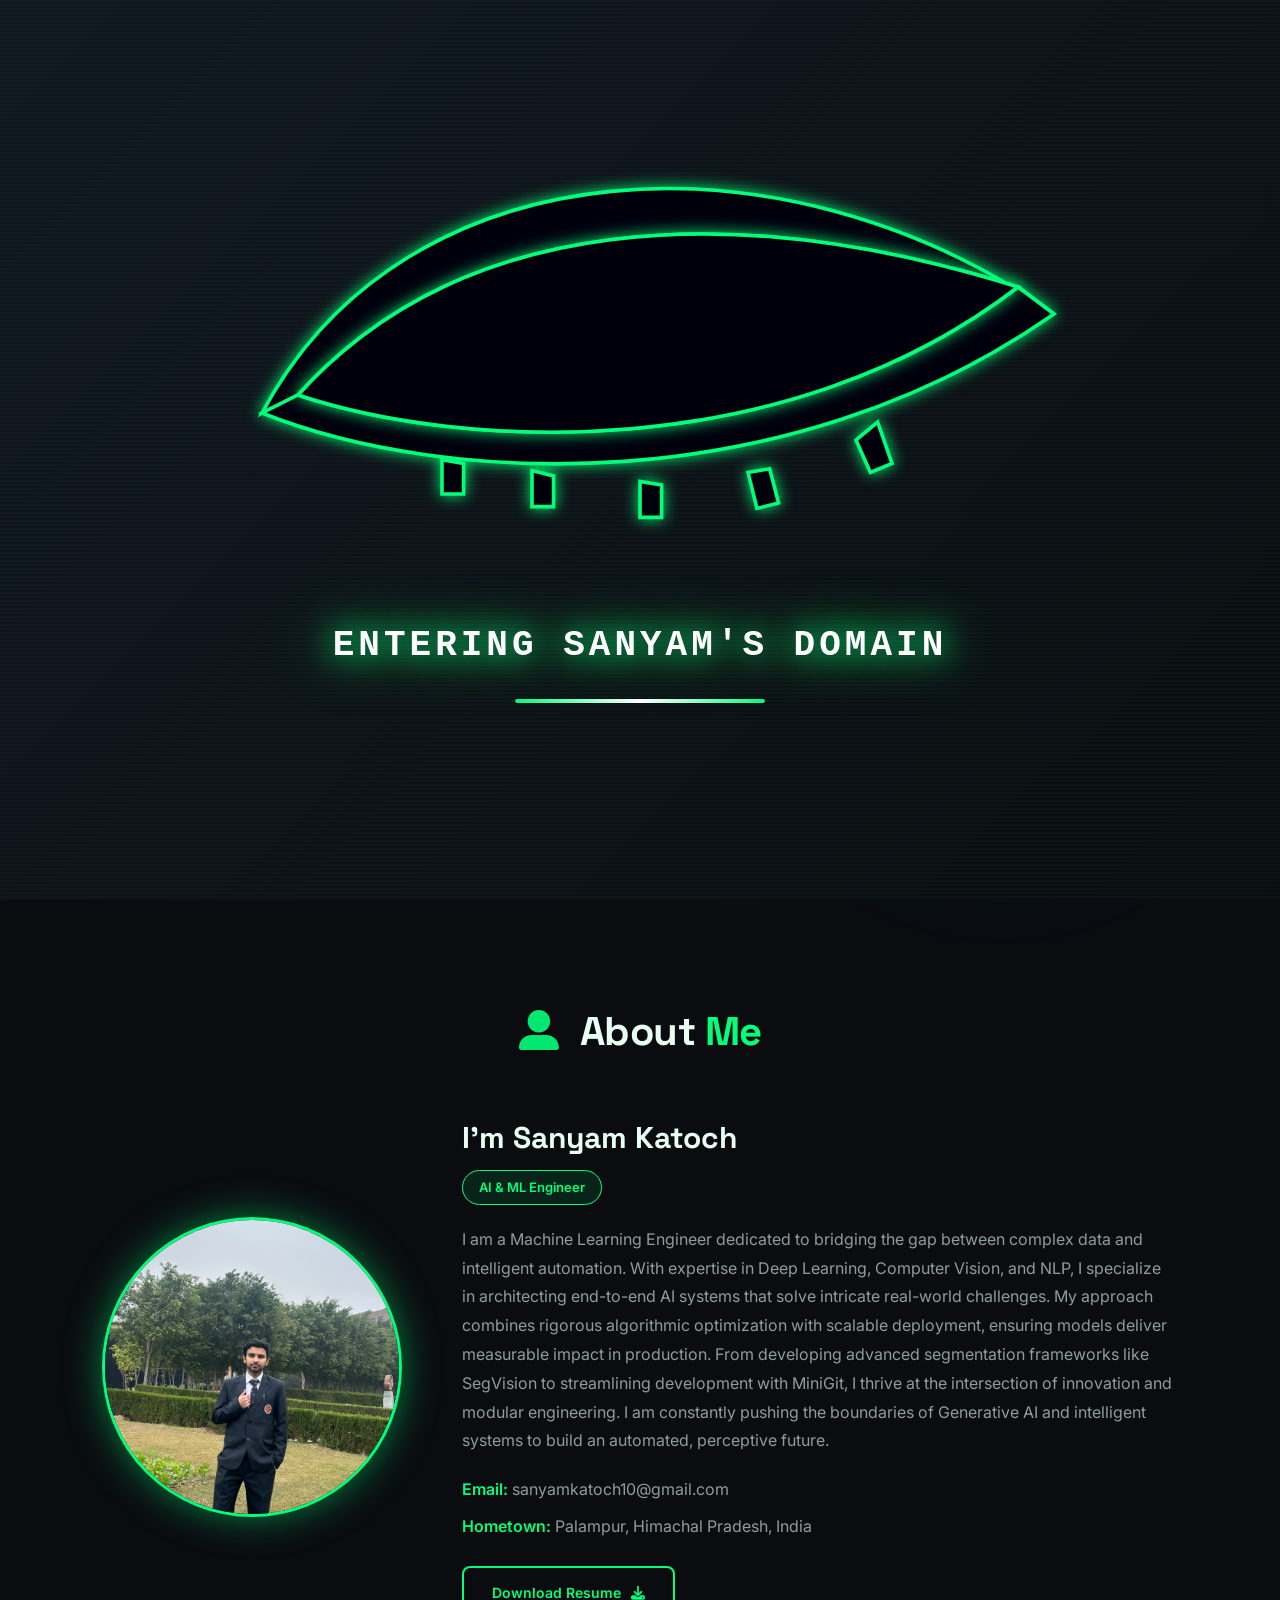
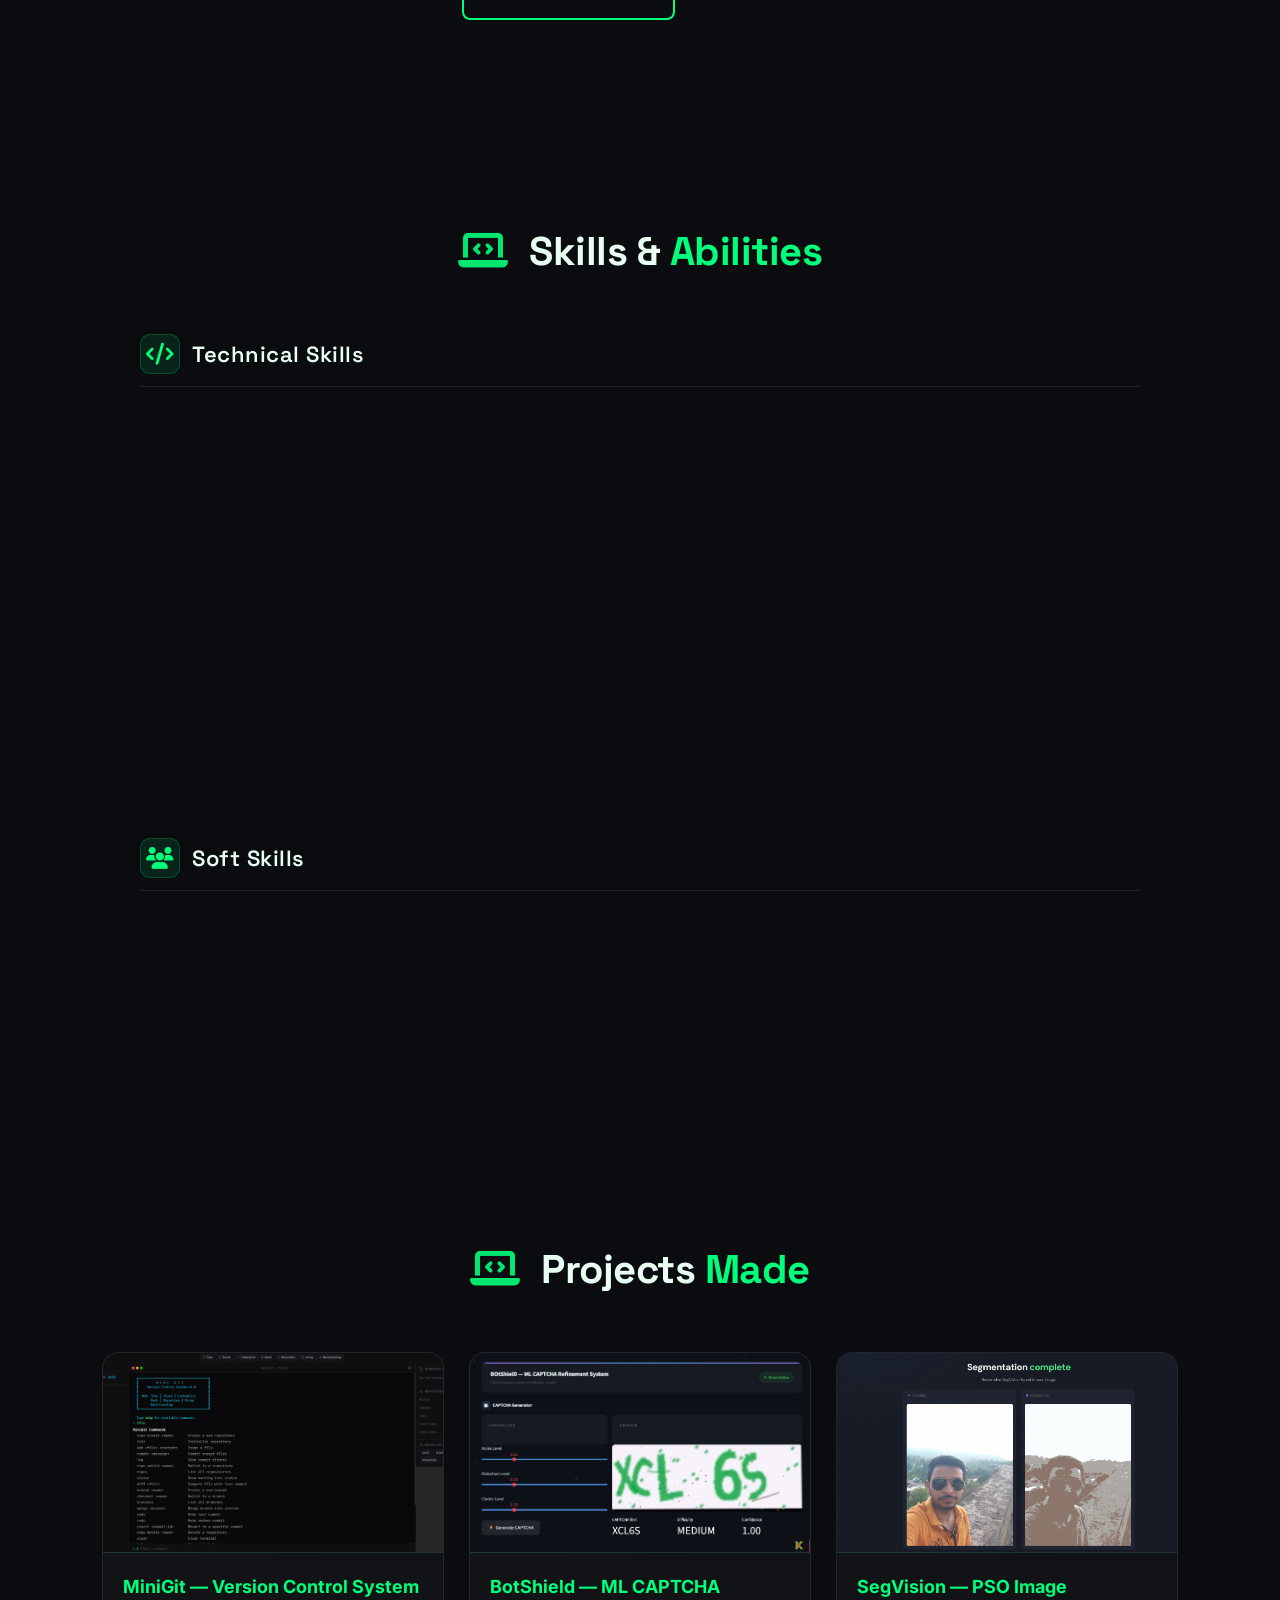
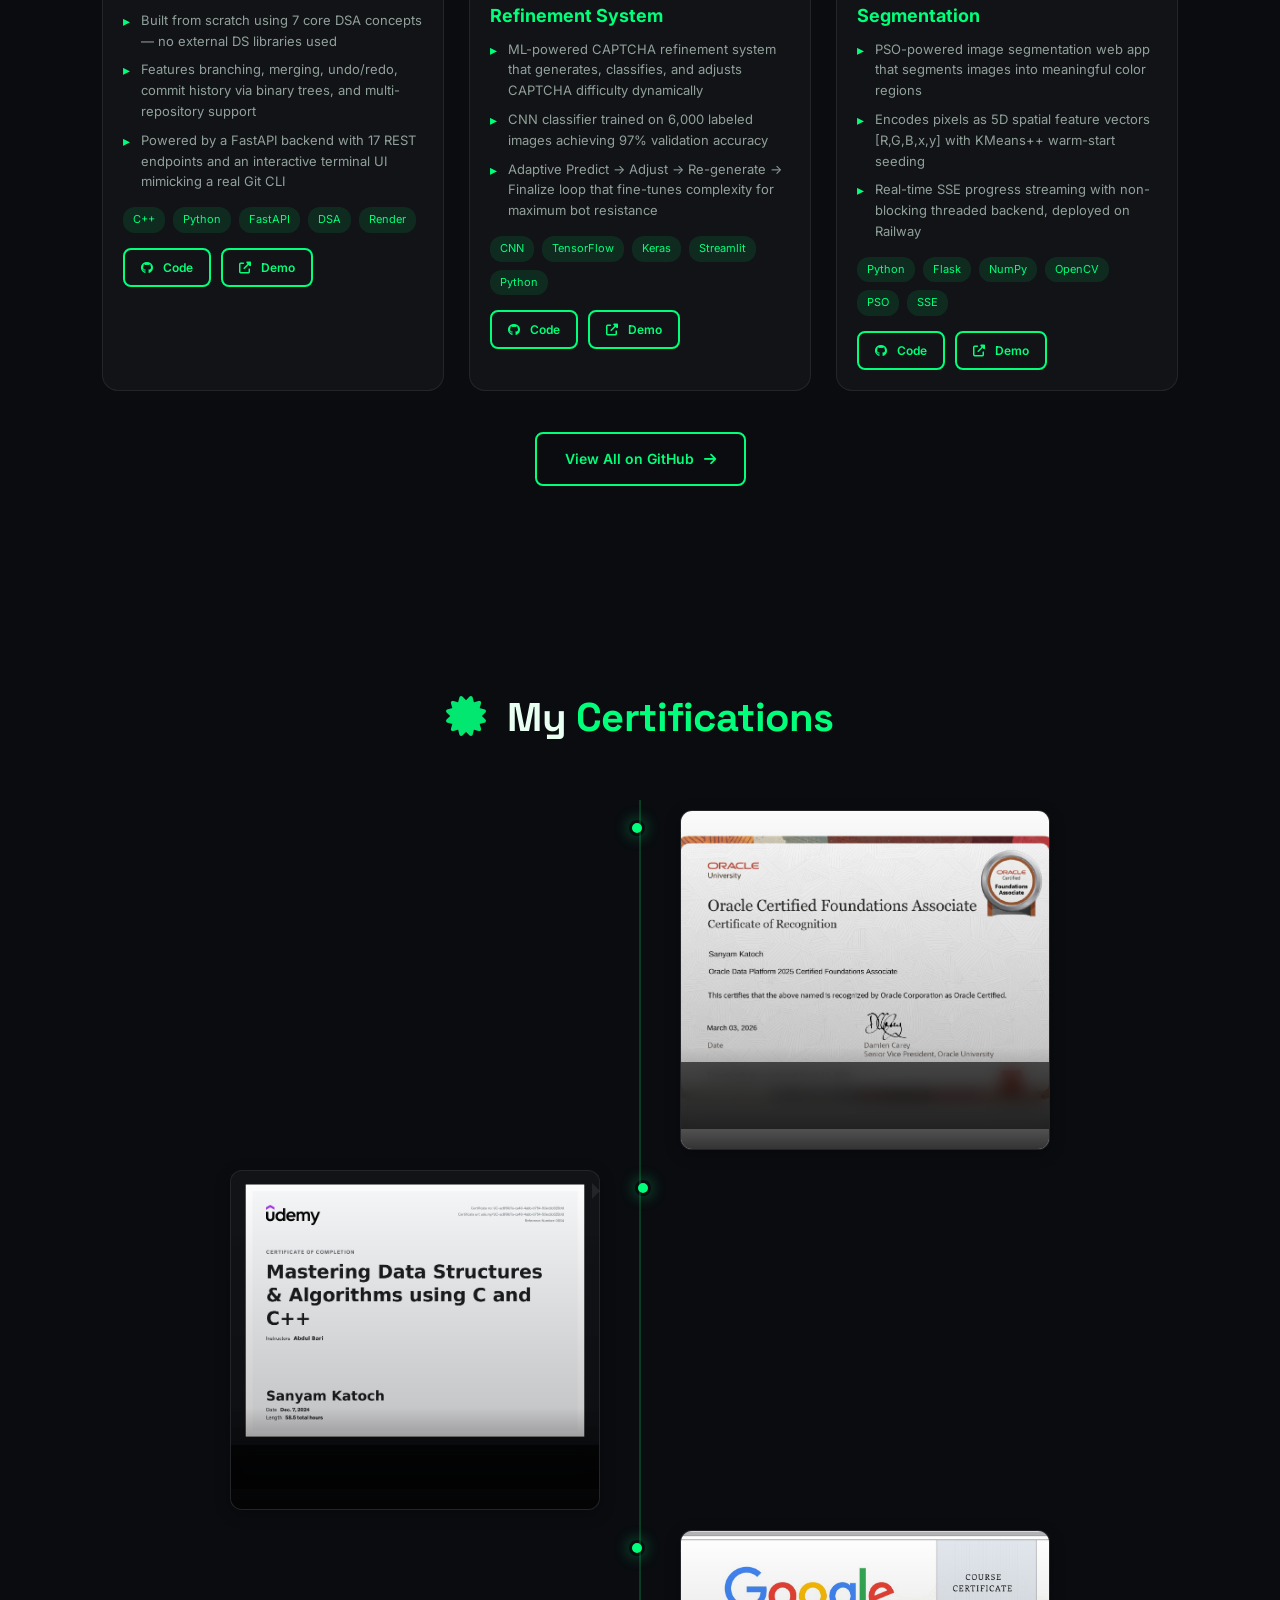
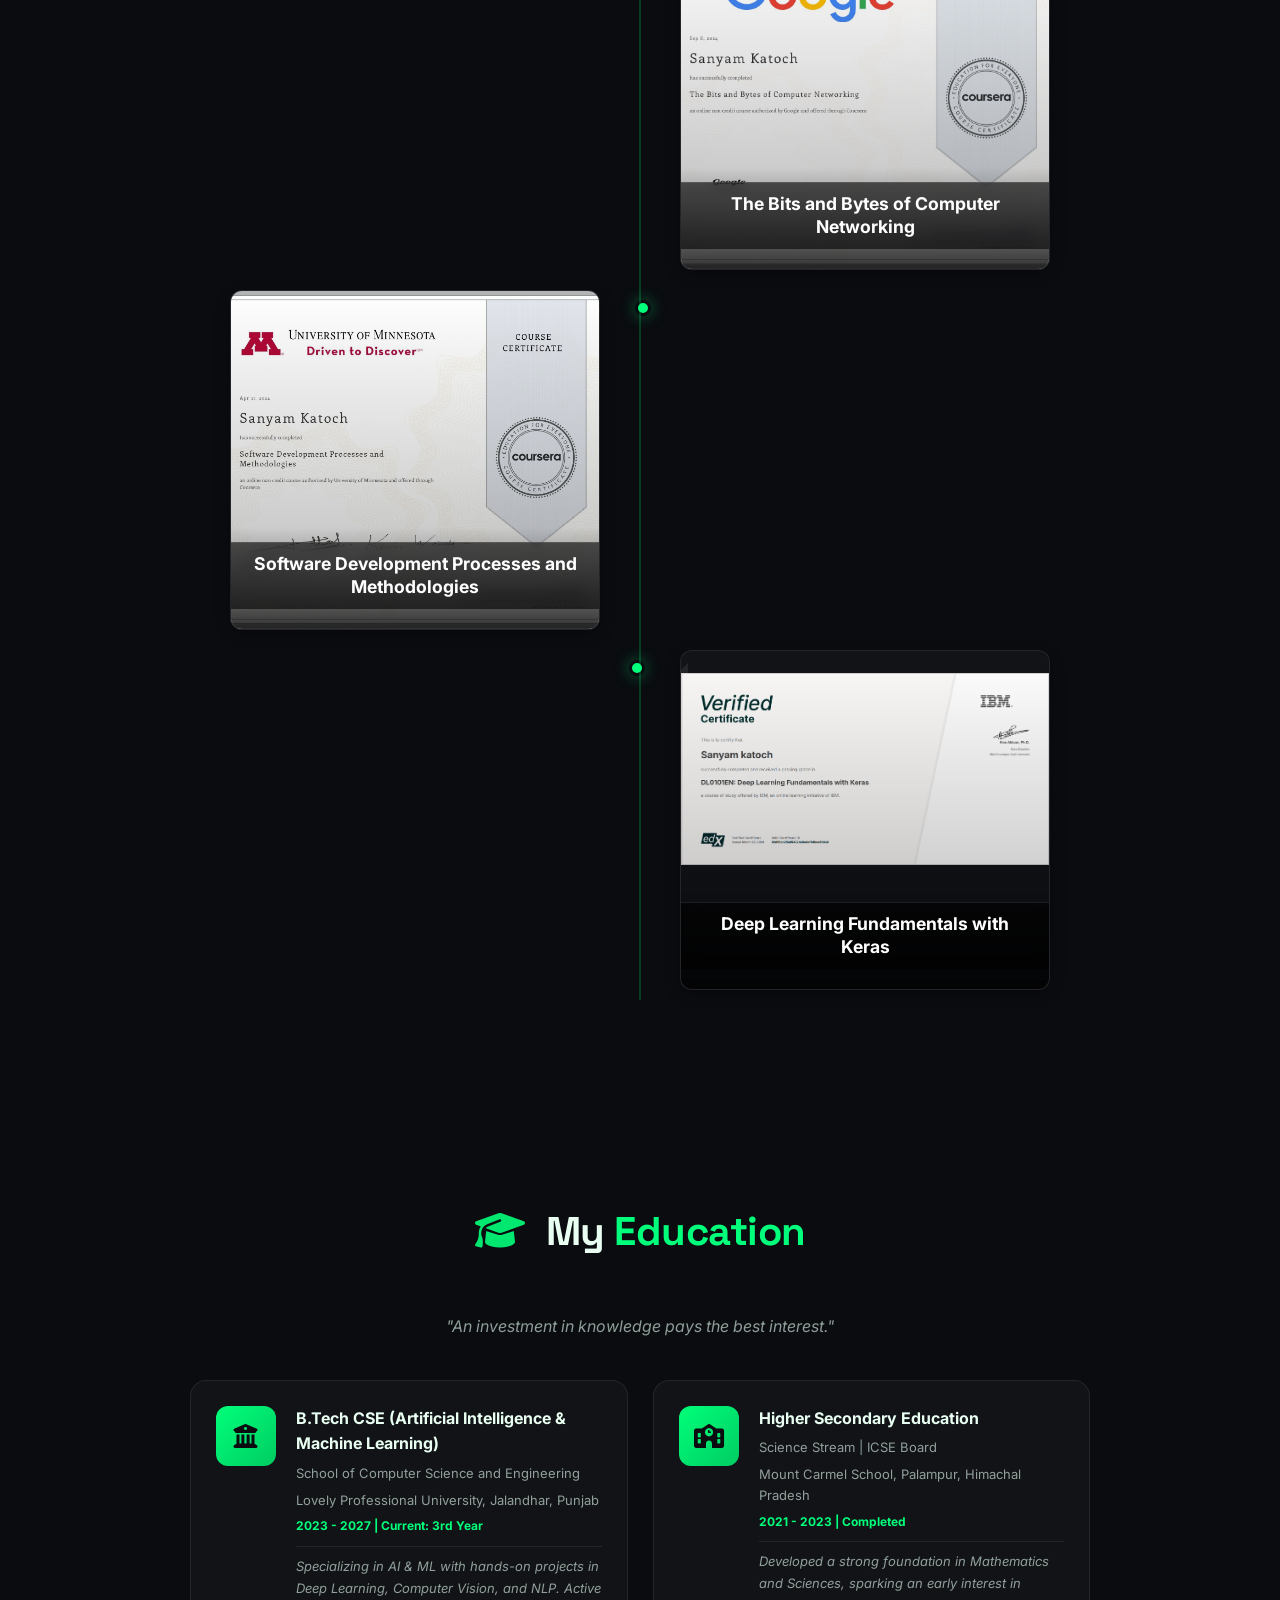
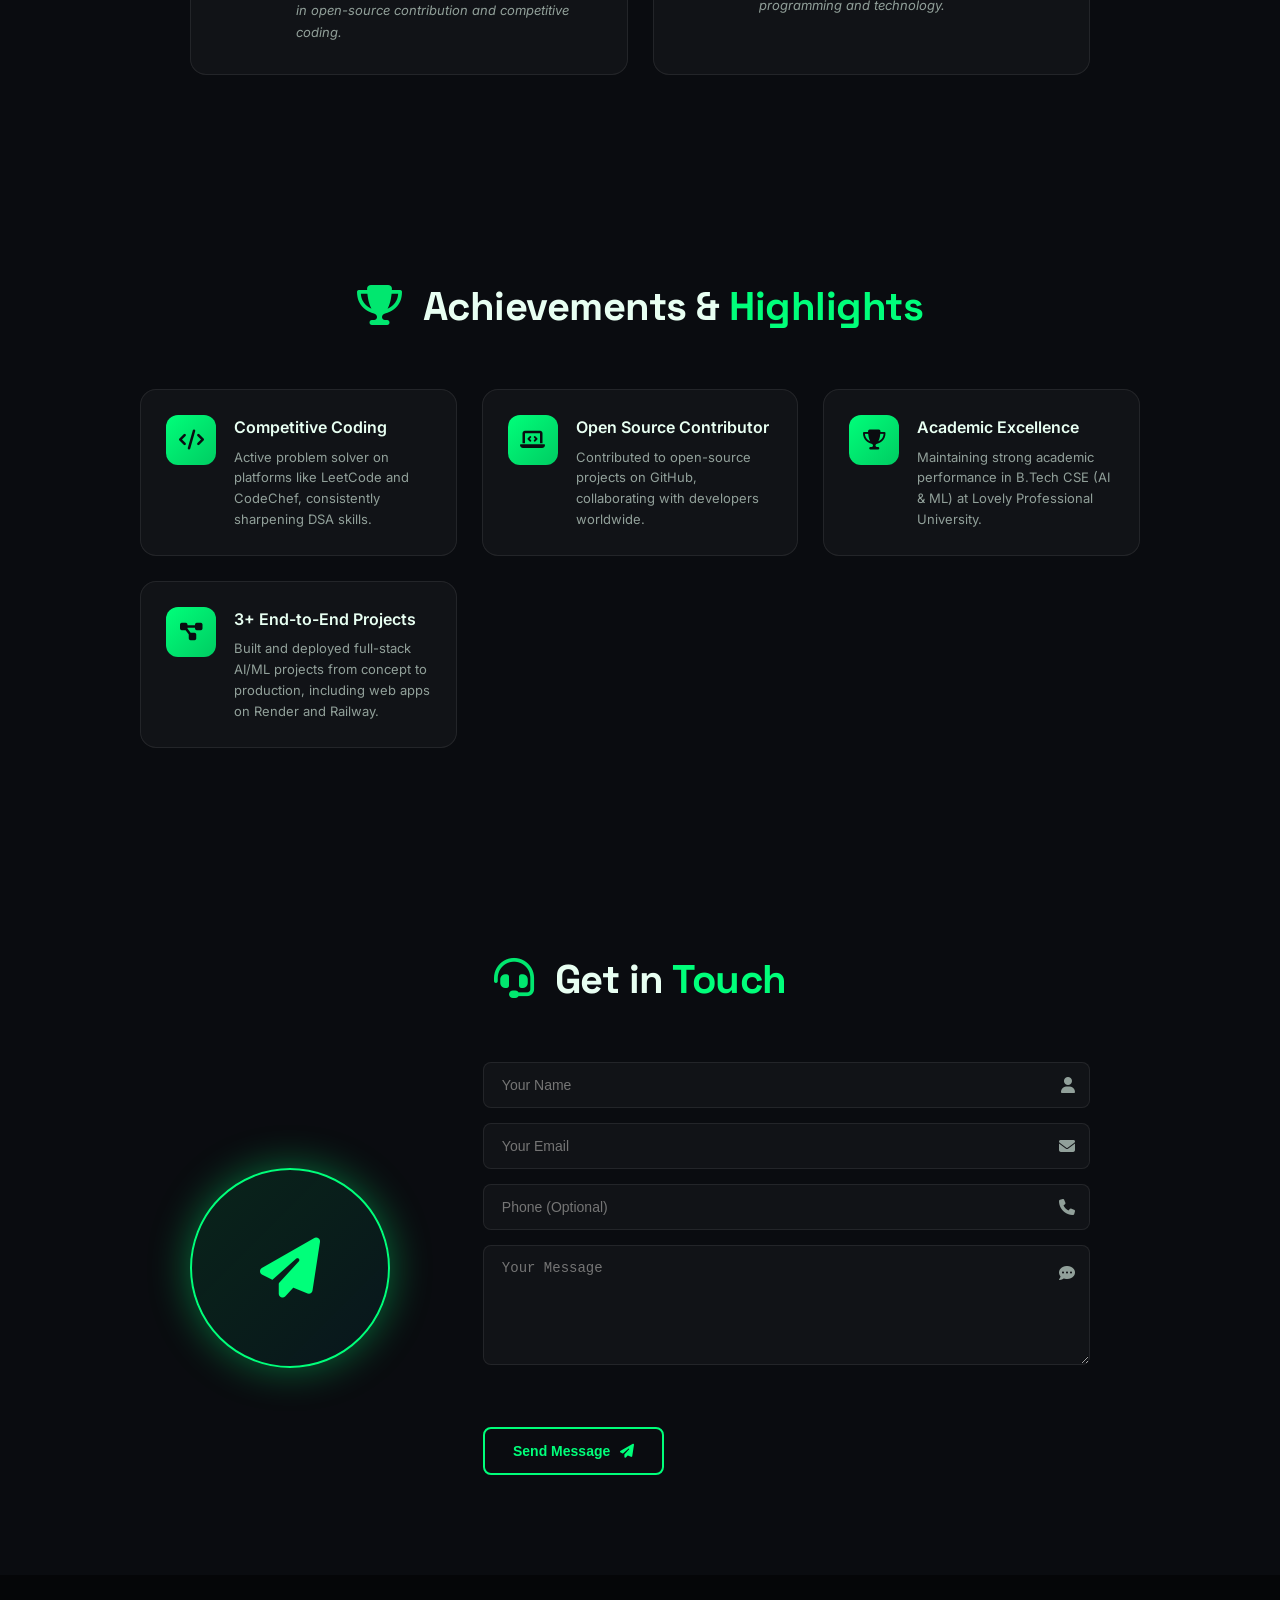
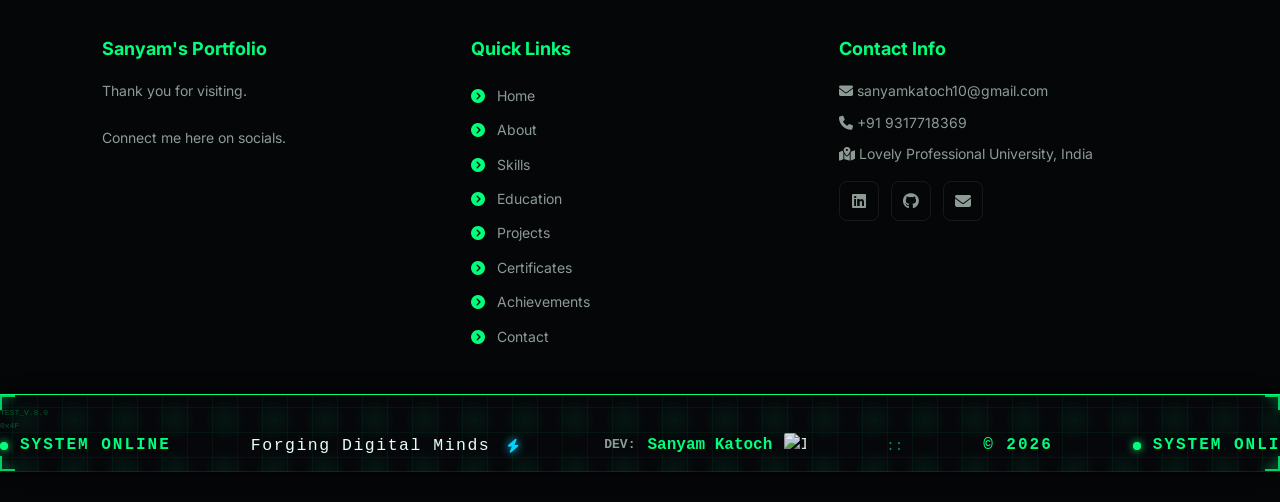
==== commit aec48edc: "Update index.html" ====
--- a/index.html
+++ b/index.html
@@ -47,7 +47,7 @@
     function activateSlowNetMode() {
       var loader = document.getElementById('loader');
       var connectingForSlowNet = document.getElementById('slow-net-msg');
-      var bookLoader = document.querySelector('.cyber-book-loader');
+      var eyeLoader = document.getElementById('giant-matrix-eye');
       var robotContainer = document.querySelector('.ai-face-glitch');
       var cssRobot = document.getElementById('css-robot');
       var runningImg = document.getElementById('running-robot-img');
@@ -57,7 +57,7 @@
 
       if (connectingForSlowNet) connectingForSlowNet.style.display = 'block';
 
-      if (bookLoader) bookLoader.style.display = 'none';
+       if (eyeLoader) eyeLoader.style.display = 'none';
       if (runningImg) runningImg.style.display = 'none';
       if (cssRobot) cssRobot.style.display = 'block';
 
@@ -153,28 +153,22 @@
     <div class="loader-scanlines"></div>
 
 
-    <!-- Exact Reference Hollow Anime Eye Loader -->
+    
     <div class="cyber-eye-loader" id="giant-matrix-eye">
       <svg class="anime-eye-svg" viewBox="0 0 500 250" xmlns="http://www.w3.org/2000/svg">
         <defs>
-          <!-- 
-            Exact Hollow Window opening.
-            Inner-left corner: 60,160. Outer-right corner: 460,100.
-          -->
+          
           <clipPath id="eyeClip">
             <path d="M 60,160 
                      C 150,60 300,50 460,100 
                      C 330,200 150,190 60,160 Z" />
           </clipPath>
           
-          <!-- Intense Neon Glow so the black lashes are clearly visible! -->
           <filter id="neonGlow" x="-20%" y="-20%" width="140%" height="140%">
             <feDropShadow dx="0" dy="0" stdDeviation="4" flood-color="#00ff7a" flood-opacity="0.9" />
           </filter>
         </defs>
 
-        <!-- No sclera background path! Completely transparent. -->
-        <!-- Floating eyeball (CSS animated) hidden behind this clipping mask. -->
         <foreignObject x="0" y="0" width="500" height="250" clip-path="url(#eyeClip)">
           <div class="eye-ball hollow-eyeball" xmlns="http://www.w3.org/1999/xhtml">
             <div class="eye-iris hollow-iris">
@@ -186,12 +180,10 @@
           </div>
         </foreignObject>
 
-        <!-- 
-          PERFECT SEAMLESS ANIMAE LASHES - Stroke + Filter makes them pop!
-        -->
+    
         <g stroke="#00ff7a" stroke-width="2" filter="url(#neonGlow)" fill="#040608">
           
-          <!-- THICK TOP EYELASH (Aggressive, slanted, extremely thick) -->
+          
           <path class="top-lash" 
                 d="M 60,160 
                    C 150,60 300,50 460,100 
@@ -199,7 +191,7 @@
                    C 330,10 120,20 40,170 
                    Z" />
           
-          <!-- BOTTOM EYELINER (Thin base curve) -->
+          
           <path class="bottom-lash" 
                 d="M 60,160 
                    C 150,190 330,200 460,100 
@@ -207,7 +199,7 @@
                    C 330,220 140,210 40,170 
                    Z" />
 
-          <!-- BLOCKY LOWER LASHES (From Reference) -->
+          
           <g class="blocky-lashes">
             <path d="M 140,196 L 140,215 L 152,215 L 152,198 Z" />
             <path d="M 190,202 L 190,222 L 202,222 L 202,205 Z" />
@@ -217,8 +209,7 @@
           </g>
         </g>
 
-        <!-- Eyelid Blink Cover (must exactly cover the eye hole!) -->
-        <!-- Matches the clipPath precisely -->
+        
         <path class="blink-lid top-blink" 
               d="M 60,160 C 150,60 300,50 460,100 C 330,200 150,190 60,160 Z" 
               fill="#040608" stroke="#00ff7a" stroke-width="2" filter="url(#neonGlow)" />
@@ -300,7 +291,7 @@
         <li><a href="#education">Education</a></li>
         <li><a href="#achievements">Achievements</a></li>
         <li><a href="#contact">Contact</a></li>
-        <li><a href="assets/resume.pdf" target="_blank">Resume</a></li>
+        <li><a href="assets/resume.pdf" target="_blank" class="resume-btn-nav">View Resume</a></li>
       </ul>
     </nav>
     <div id="theme-toggle" class="theme-toggle">
@@ -714,4 +705,8 @@
 </body>
 
 
-</html>+
+</html>
+
+
+
--- a/assets/css/main.css
+++ b/assets/css/main.css
@@ -1252,6 +1252,85 @@
   background: rgba(0, 255, 122, 0.1);
 }
 
+/* Premium Career-Mode Resume Button */
+.resume-btn-nav {
+  margin-left: 15px;
+  padding: 10px 22px !important;
+  font-family: 'Space Grotesk', sans-serif !important;
+  font-weight: 700 !important;
+  text-transform: uppercase;
+  letter-spacing: 2px;
+  color: var(--neon) !important;
+  background: var(--neon-glow) !important;
+  border: 1px solid var(--neon-glow) !important;
+  
+  /* Tactical Beveled Clip */
+  clip-path: polygon(
+    0% 0%, 
+    90% 0%, 
+    100% 30%, 
+    100% 100%, 
+    10% 100%, 
+    0% 70%
+  );
+  
+  position: relative;
+  transition: all 0.3s var(--ease-smooth);
+}
+
+/* Light Mode Adaptations */
+body.light-mode .resume-btn-nav {
+  background: rgba(16, 163, 127, 0.05) !important;
+  border-color: rgba(16, 163, 127, 0.4) !important;
+}
+
+/* Corner Accents (Brackets) */
+.resume-btn-nav::before,
+.resume-btn-nav::after {
+  content: '';
+  position: absolute;
+  width: 8px;
+  height: 8px;
+  border: 2px solid var(--neon);
+  opacity: 0;
+  transition: 0.3s;
+}
+
+.resume-btn-nav::before {
+  top: 0;
+  left: 0;
+  border-right: none;
+  border-bottom: none;
+}
+
+.resume-btn-nav::after {
+  bottom: 0;
+  right: 0;
+  border-left: none;
+  border-top: none;
+}
+
+.resume-btn-nav:hover {
+  background: rgba(0, 255, 122, 0.1) !important;
+  border-color: var(--neon) !important;
+  box-shadow: 0 0 15px rgba(0, 255, 122, 0.2);
+  transform: translateY(-2px);
+  animation: miniGlitch 0.3s infinite;
+}
+
+.resume-btn-nav:hover::before,
+.resume-btn-nav:hover::after {
+  opacity: 1;
+  box-shadow: 0 0 10px var(--neon);
+}
+
+@keyframes miniGlitch {
+  0% { transform: translate(0, -2px); text-shadow: 1px 0 #ff0000, -1px 0 #00ffff; }
+  25% { transform: translate(-1px, -1px); }
+  50% { transform: translate(1px, -3px); text-shadow: -1px 0 #ff0000, 1px 0 #00ffff; }
+  75% { transform: translate(-1px, -2px); }
+  100% { transform: translate(0, -2px); }
+}
 
 
 section {
@@ -3509,6 +3588,15 @@
     font-size: 16px;
   }
 
+  .nav ul li a.resume-btn-nav {
+    margin-left: 0;
+    margin-top: 10px;
+    text-align: center;
+    display: inline-block;
+    width: auto;
+    padding: 12px 25px !important;
+  }
+
   .home {
     flex-direction: column-reverse;
     text-align: center;
@@ -4217,4 +4305,4 @@
   .terminal-hint {
     display: none;
   }
-}+}
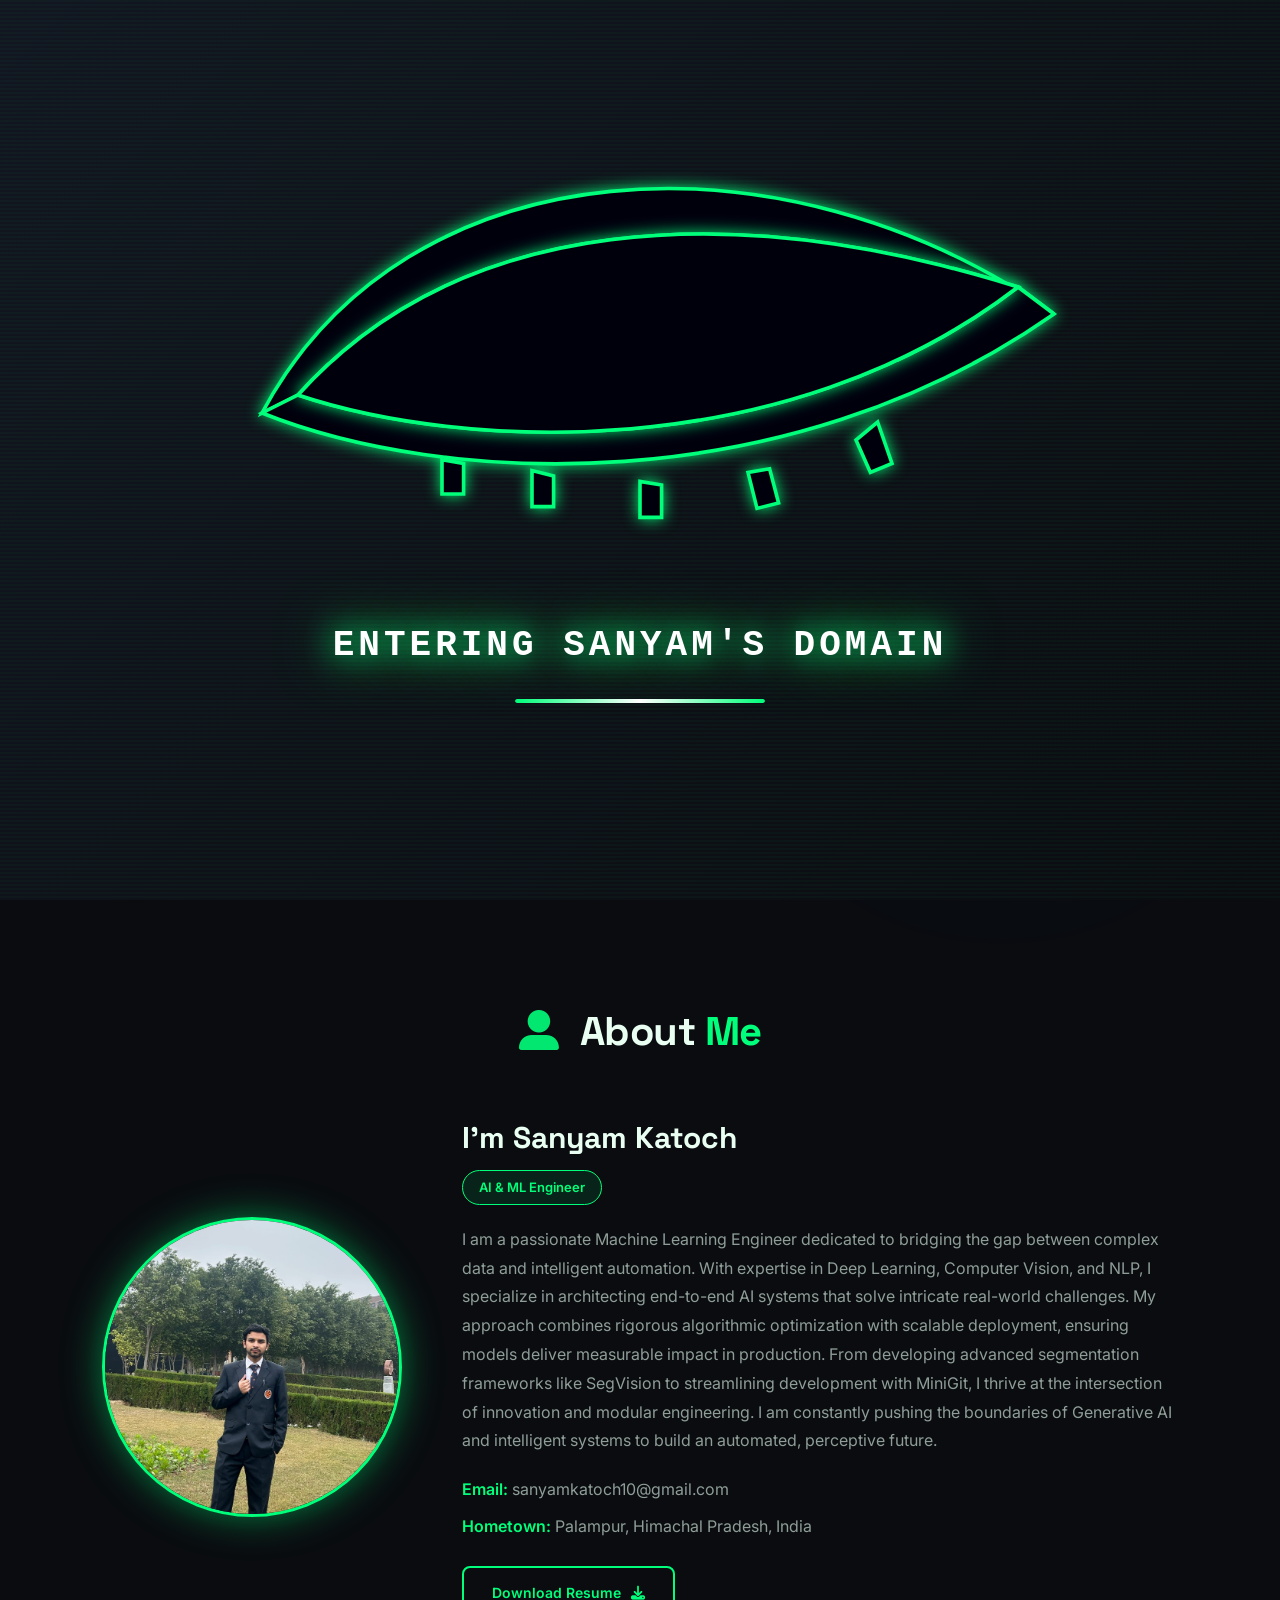
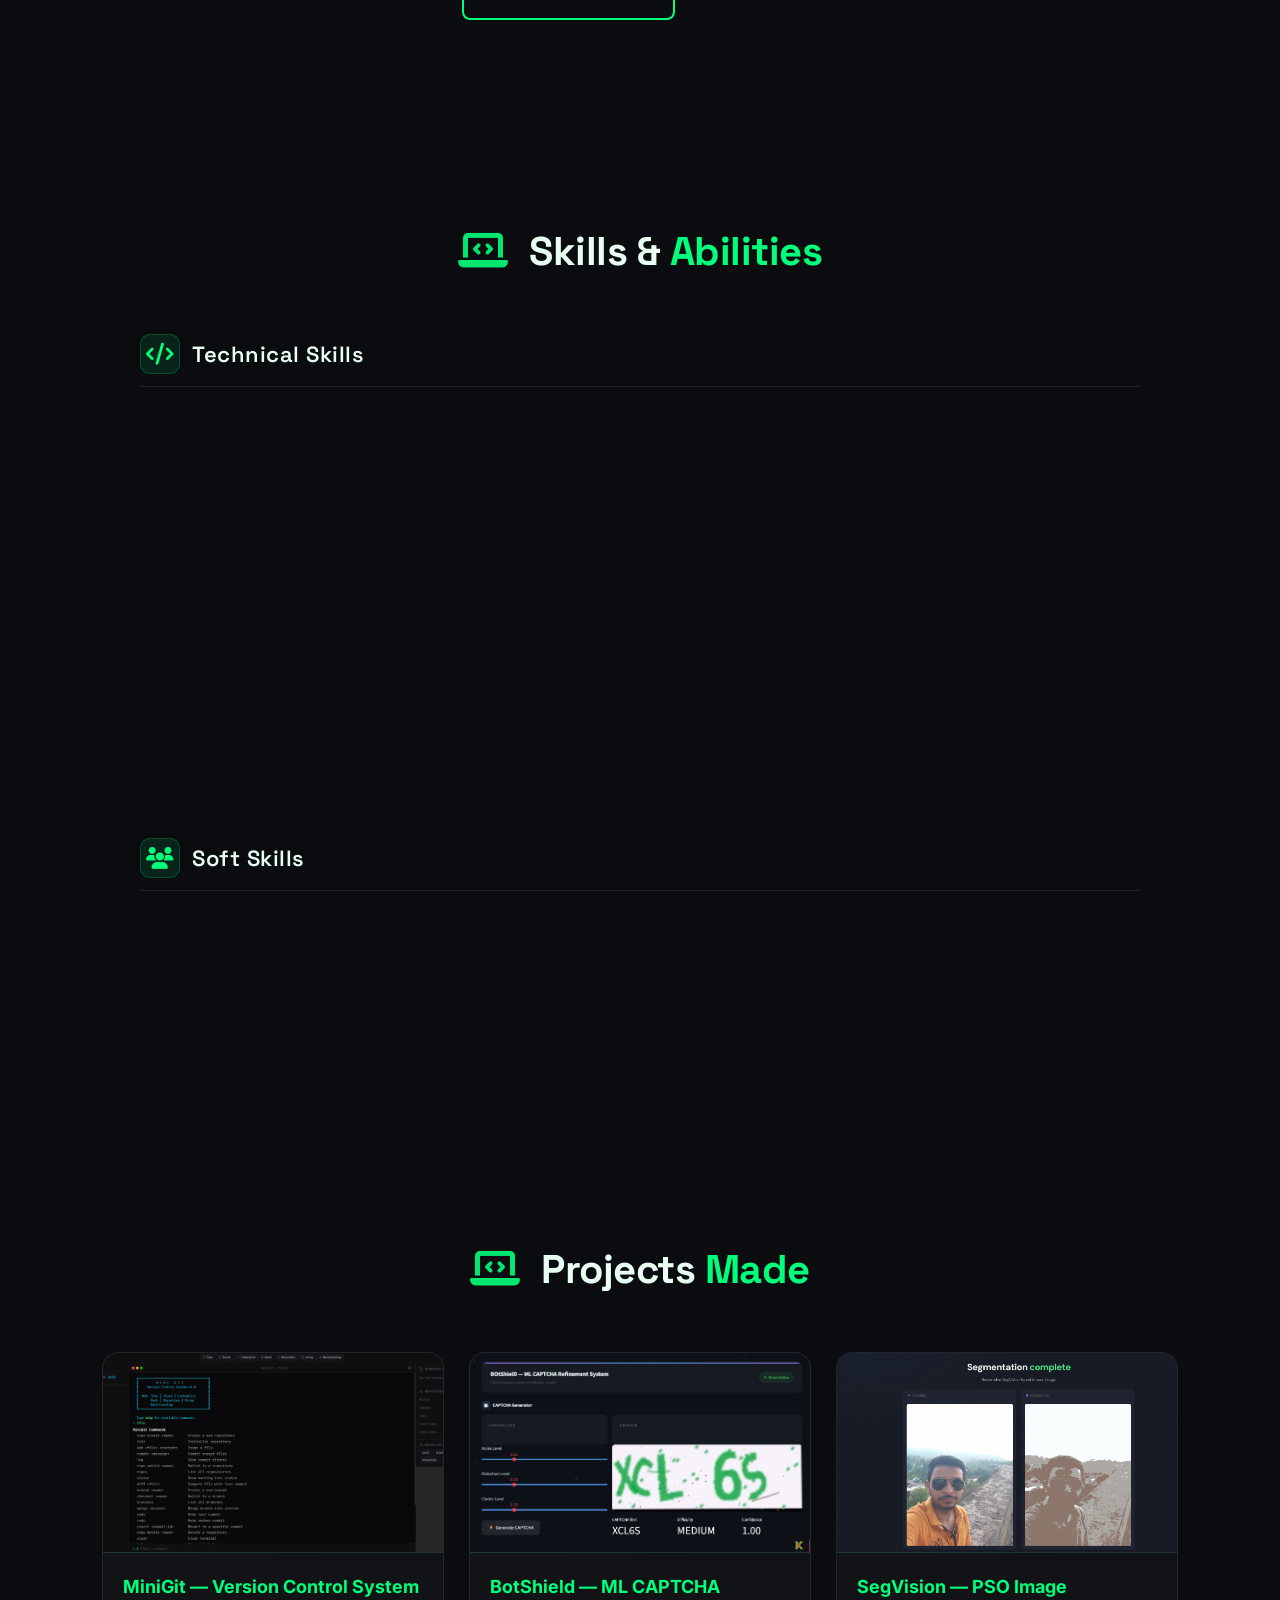
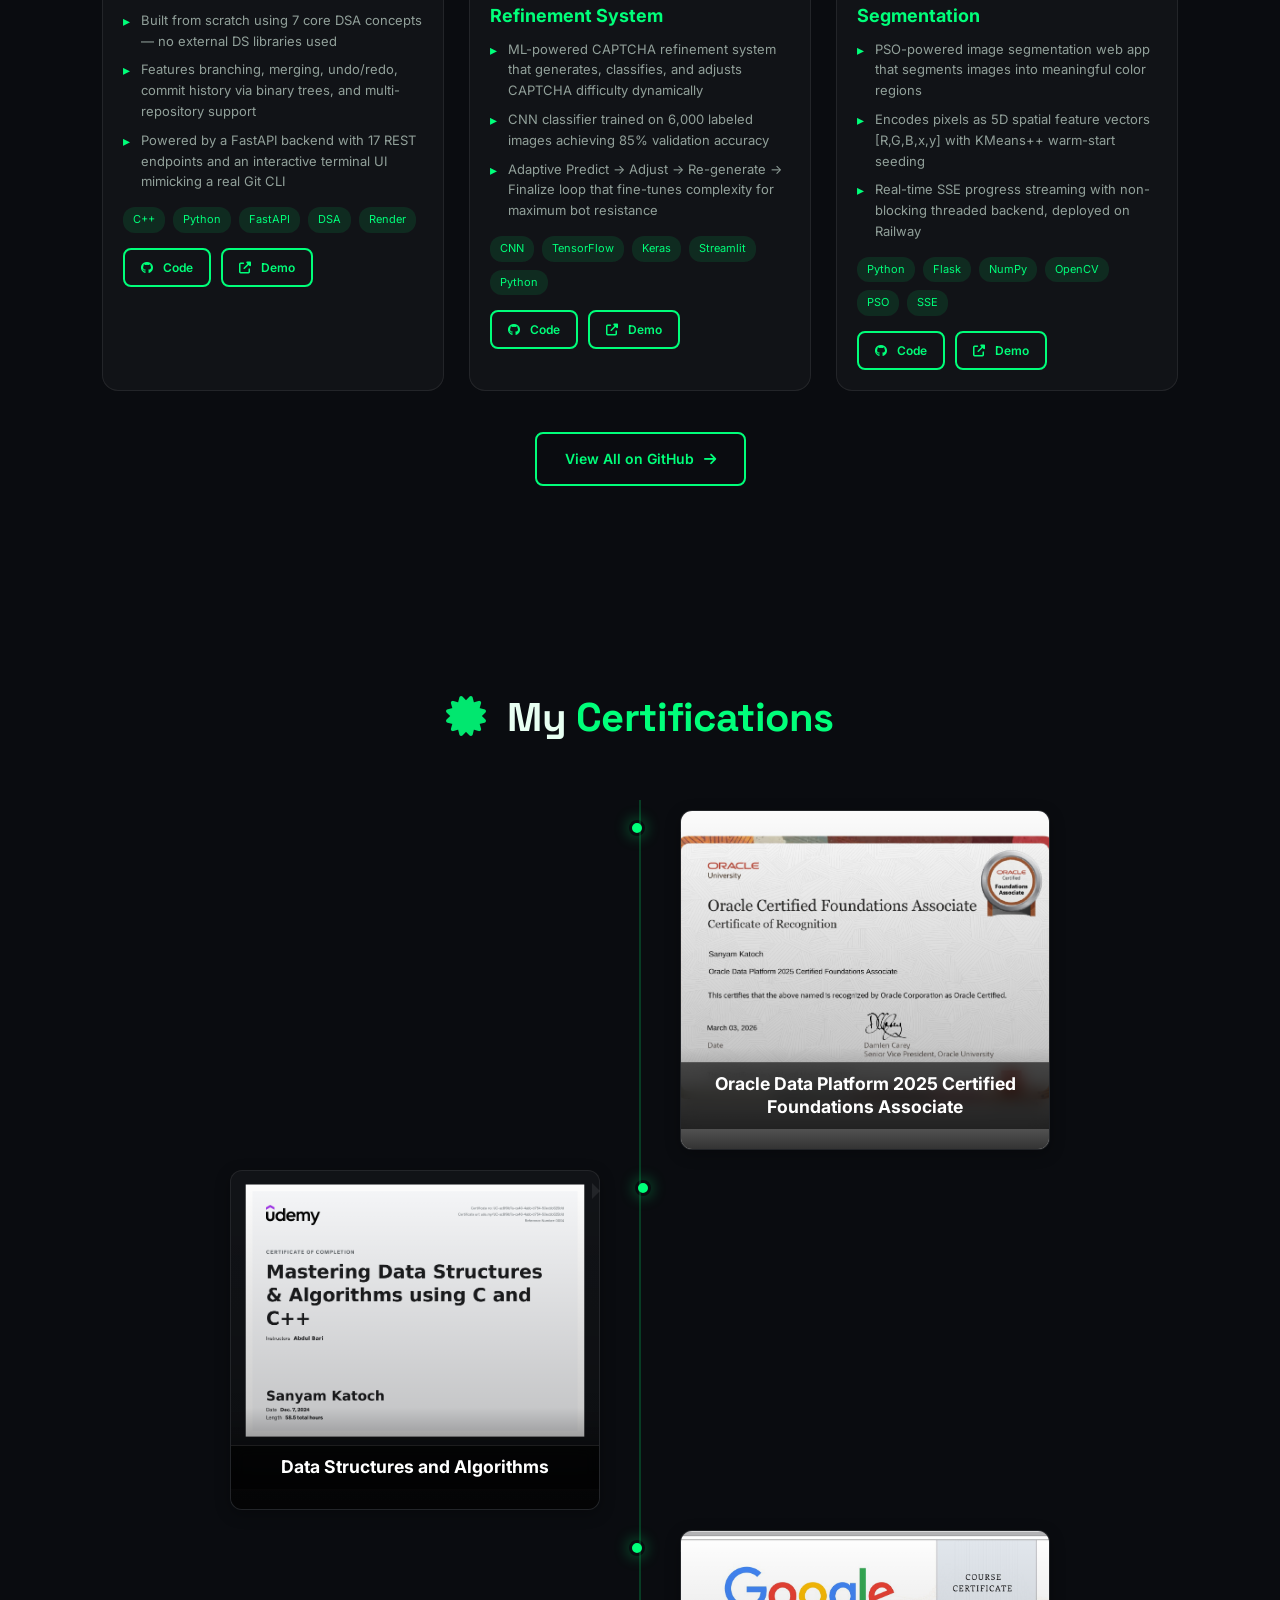
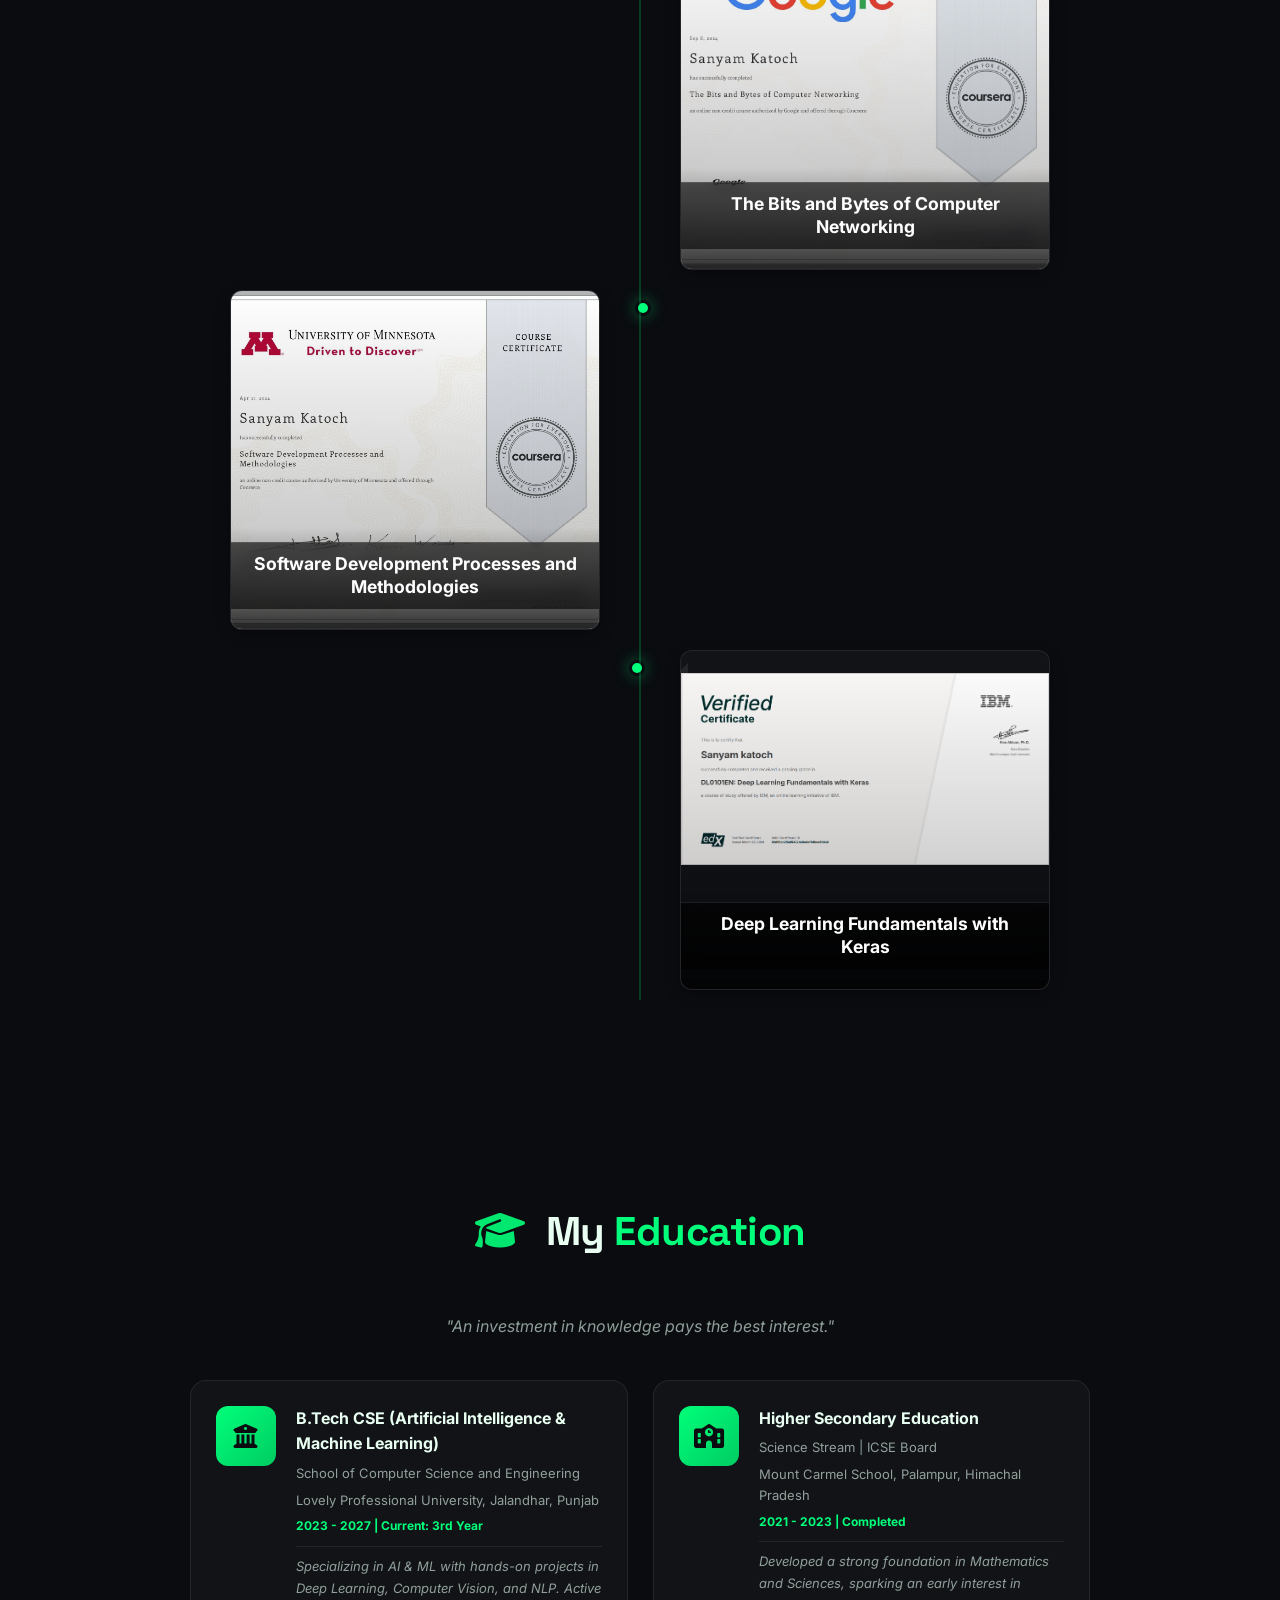
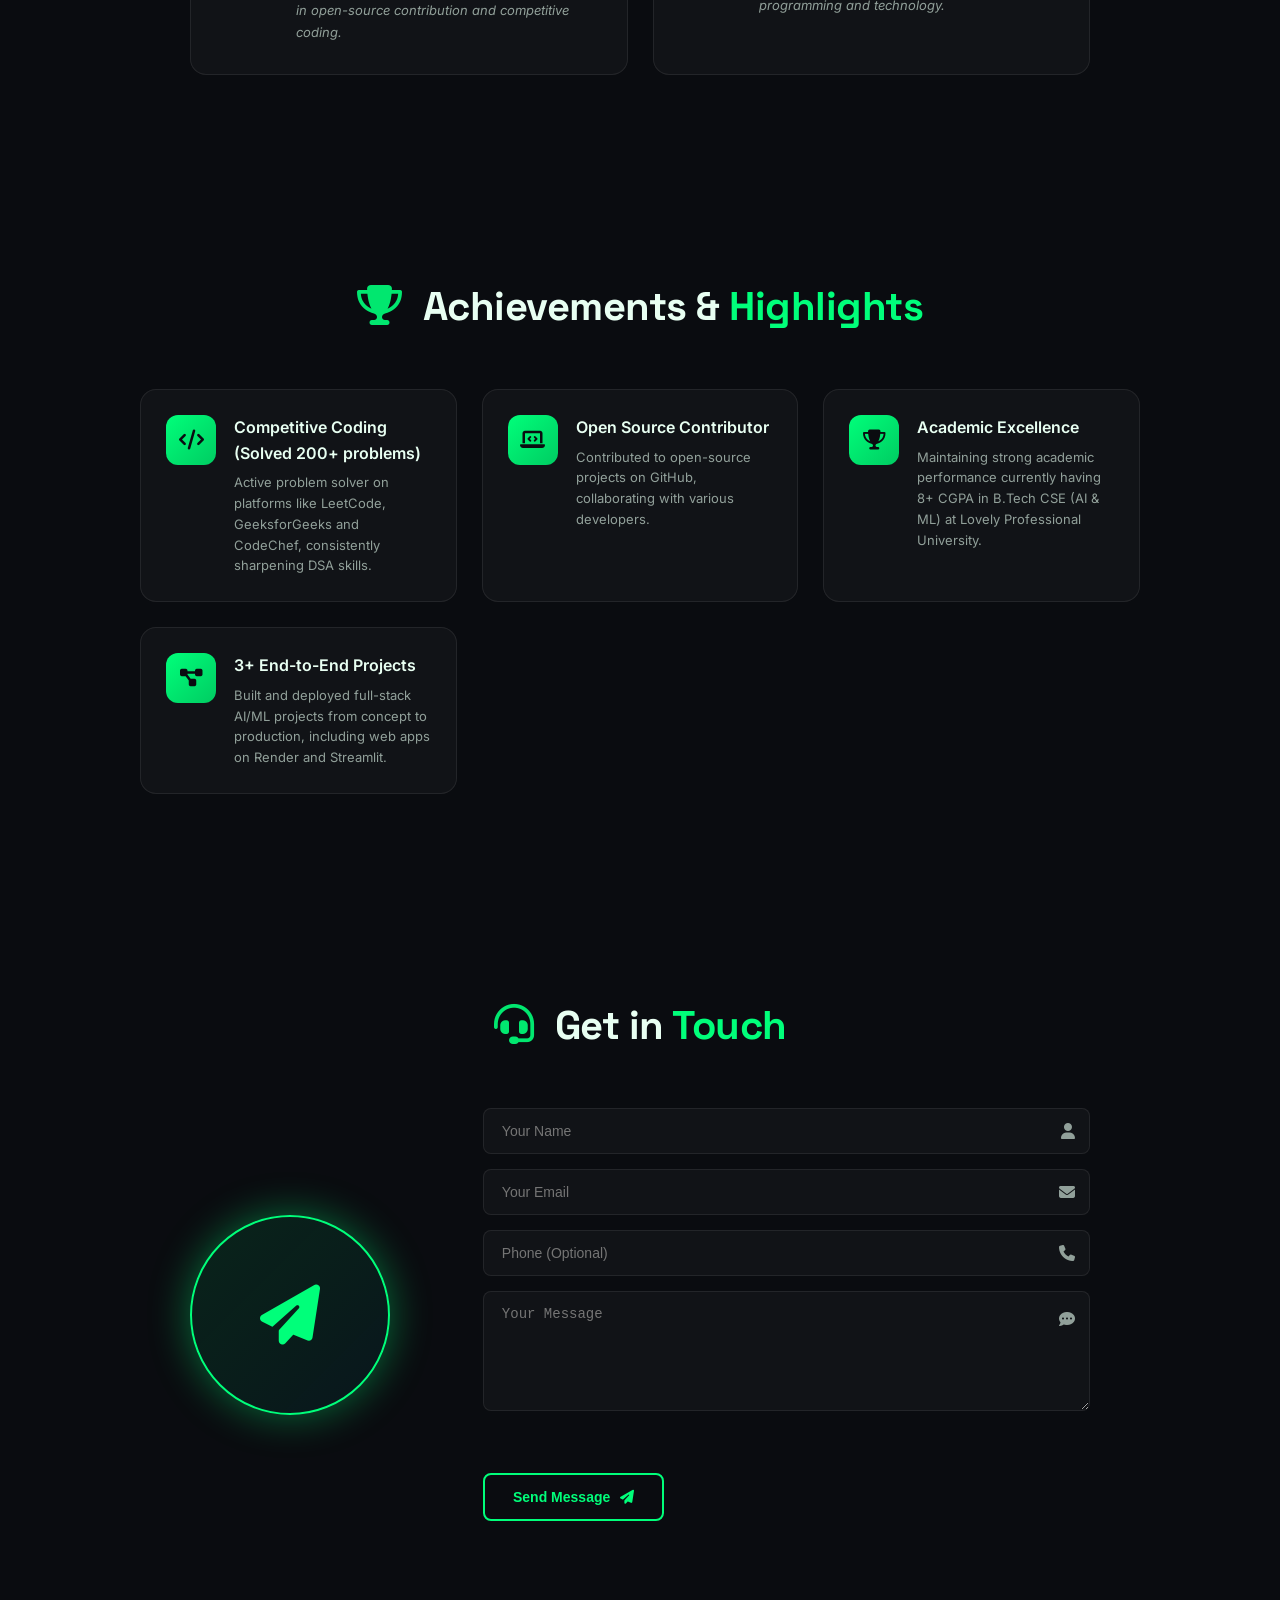
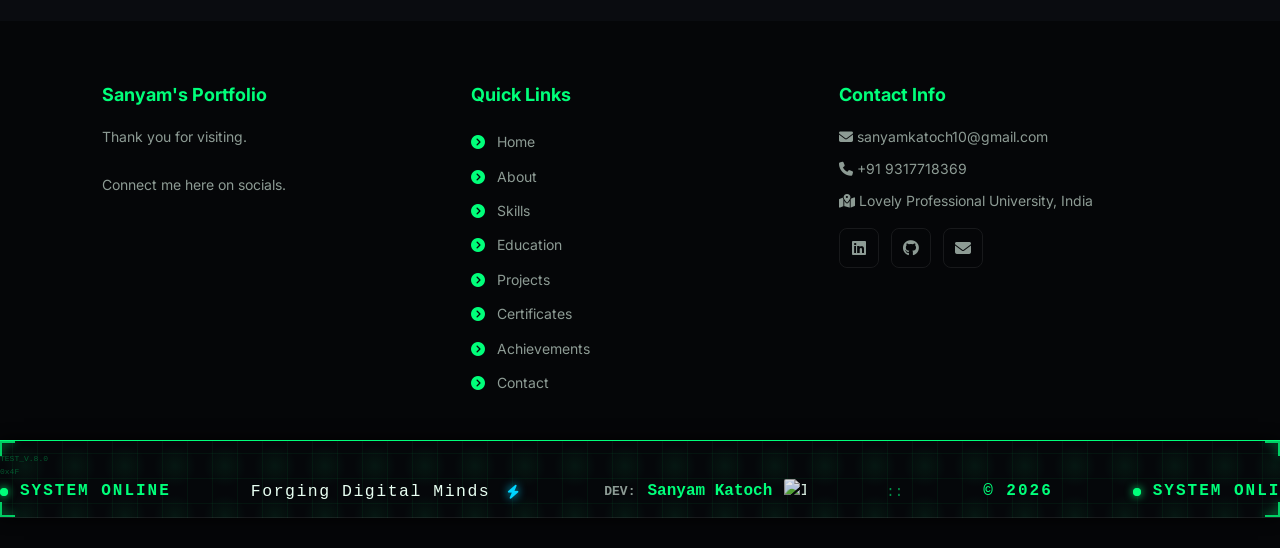
==== commit 9b36fbdb: "Update index.html" ====
--- a/index.html
+++ b/index.html
@@ -354,7 +354,7 @@
         <span class="tag">AI & ML Engineer</span>
 
         <p>
-          I am a Machine Learning Engineer dedicated to bridging the gap between complex data and intelligent
+          I am a passionate Machine Learning Engineer dedicated to bridging the gap between complex data and intelligent
           automation.
           With expertise in Deep Learning, Computer Vision, and NLP, I specialize in architecting end-to-end AI systems
           that solve intricate real-world challenges. My approach combines rigorous algorithmic optimization with
--- a/assets/css/main.css
+++ b/assets/css/main.css
@@ -209,34 +209,24 @@
 }
 
 
-/* ===== FLAWLESS SVG ANIME HACKER EYE ===== */
 .cyber-eye-loader {
   position: relative;
   z-index: 10;
   display: flex;
   align-items: center;
   justify-content: center;
-  /* Scale up the eye loader significantly for a massive "watching" feel */
   width: min(90vw, 900px);
-  /* The SVG viewBox is 500x250, so height is naturally constrained */
   aspect-ratio: 2 / 1;
-  margin-top: -10vh; /* Move it higher to look down on the user */
+  margin-top: -10vh;
 }
 
 .anime-eye-svg {
   width: 100%;
   height: 100%;
-  overflow: visible; /* To allow glow effects to spill out cleanly */
-}
-
-/* 
-  The White Sclera, Eyelashes, and Blink Lid 
-  are now drawn with flawless mathematical SVG paths 
-  in HTML, meaning we only need to handle the CSS 
-  animations that live INSIDE the <foreignObject> here.
-*/
-
-/* Hollow Eyeball container - Moves around the transparent socket! */
+  overflow: visible; 
+}
+
+
 .hollow-eyeball {
   position: relative;
   width: 100%;
@@ -244,13 +234,11 @@
   display: flex;
   align-items: center;
   justify-content: center;
-  /* Major eye movements (looking around the hollow socket) */
+ 
   animation: lookAroundHollow 8s infinite cubic-bezier(0.4, 0, 0.2, 1);
 }
 
-/* Because the eyeball is massive now, we reduce the travel distance 
-   so it doesn't clip out of the socket entirely and still looks dangerous/heavy */
-/* Increased travel distance for larger scale watching effect */
+
 @keyframes lookAroundHollow {
   0%, 15%   { transform: translate(0, 0); }
   20%, 35%  { transform: translate(30px, -10px); } 
@@ -260,10 +248,10 @@
   95%, 100% { transform: translate(0, 0); }
 }
 
-/* The Iris - Hacker Eye circle glowing brightly */
+
 .hollow-iris {
   position: absolute;
-  /* Massive iris size so it gets cropped by top and bottom lids (dangerous feel) */
+  
   width: 250px;
   height: 250px;
   border-radius: 50%;
@@ -275,7 +263,7 @@
   display: flex;
   align-items: center;
   justify-content: center;
-  /* Minor saccadic twitches layered on top of the big looking around movements */
+  
   animation: svgGeassTwitch 5s infinite cubic-bezier(0.25, 1, 0.5, 1);
   z-index: 5;
 }
@@ -288,7 +276,7 @@
   92%, 100% { transform: translate(0, 0); }
 }
 
-/* Hacker tech ring */
+
 .iris-tech-ring {
   position: absolute;
   width: 86%;
@@ -314,7 +302,7 @@
   100% { transform: rotate(360deg); }
 }
 
-/* The Pupil */
+
 .eye-pupil {
   position: absolute;
   width: 25%;
@@ -330,7 +318,7 @@
   100% { transform: scale(1.4); box-shadow: 0 0 25px rgba(0, 255, 122, 1); }
 }
 
-/* Sharp Anime Catchlights */
+
 .eye-glare {
   position: absolute;
   top: 15%;
@@ -344,7 +332,7 @@
   z-index: 10;
 }
 
-/* Secondary smaller catchlight */
+
 .eye-glare::after {
   content: '';
   position: absolute;
@@ -357,7 +345,7 @@
   box-shadow: 0 0 15px rgba(255, 255, 255, 0.6);
 }
 
-/* Scanning Laser Line (Runs over the whole foreignObject) */
+
 .eye-scanline {
   position: absolute;
   top: 0;
@@ -379,9 +367,9 @@
   100% { top: 110%; opacity: 0; }
 }
 
-/* Eyelid Blink Cover Animation (Targeting the SVG PATH) */
+
 .blink-lid {
-  transform-origin: 250px 0px; /* Top center of the SVG 500x250 viewBox */
+  transform-origin: 250px 0px; 
   animation: svgBlink 6s infinite;
 }
 
@@ -390,7 +378,7 @@
   95%                { transform: scaleY(1); }
 }
 
-/* --- ROBOT CSS RESTORED --- */
+
 .ai-face-glitch {
   position: relative;
   animation: robotGlitchEnhanced 1.5s ease-out forwards;
@@ -1188,13 +1176,6 @@
   }
 }
 
-
-
-
-
-
-
-
 .navbar-logo {
   height: 50px;
   width: auto;
@@ -1264,7 +1245,7 @@
   background: var(--neon-glow) !important;
   border: 1px solid var(--neon-glow) !important;
   
-  /* Tactical Beveled Clip */
+  
   clip-path: polygon(
     0% 0%, 
     90% 0%, 
@@ -1278,13 +1259,13 @@
   transition: all 0.3s var(--ease-smooth);
 }
 
-/* Light Mode Adaptations */
+
 body.light-mode .resume-btn-nav {
   background: rgba(16, 163, 127, 0.05) !important;
   border-color: rgba(16, 163, 127, 0.4) !important;
 }
 
-/* Corner Accents (Brackets) */
+
 .resume-btn-nav::before,
 .resume-btn-nav::after {
   content: '';
@@ -1543,7 +1524,7 @@
   height: 100%;
   border-radius: 50%;
   object-fit: cover;
-  object-position: center center;
+  object-position: center 65%;
   border: 3px solid var(--neon);
   box-shadow: 0 0 40px var(--neon-glow);
   transition: all 0.3s ease;
@@ -1888,7 +1869,7 @@
   width: 50%;
   box-sizing: border-box;
   opacity: 1;
-  /* Default visible, GSAP will handle the entrance */
+
 }
 
 .timeline-container.left {
@@ -2138,7 +2119,7 @@
   box-shadow: 0 0 15px var(--neon-glow);
 }
 
-/* ---- Certificate Section: Light Mode ---- */
+
 
 body.light-mode .certificates-section {
   background: rgba(0, 0, 0, 0.02);
@@ -2290,7 +2271,7 @@
   letter-spacing: 0.5px;
 }
 
-/* Soft Skill Cards */
+
 .soft-skill-bar {
   background: linear-gradient(135deg, var(--glass), rgba(0, 255, 122, 0.03)) !important;
 }
@@ -2602,7 +2583,7 @@
   border-top: 1px solid var(--neon);
   border-bottom: 1px solid var(--glass-border);
   padding: 12px 0;
-  /* Slightly more padding for bigger font */
+  
   margin-top: 20px;
 
 
@@ -2641,7 +2622,7 @@
   align-items: center;
   gap: 80px;
   padding-right: 80px;
-  /* Balance the gap for perfect 50% loop */
+
   width: max-content;
   animation: tickerScroll 13s linear infinite;
   box-sizing: border-box;
@@ -3604,7 +3585,7 @@
   }
 
   .home-image {
-    margin-bottom: 30px;
+    margin-bottom: 50px;
   }
 
   .social-icons {
@@ -3986,7 +3967,7 @@
   gap: 20px;
   z-index: 100;
   pointer-events: none;
-  /* Let clicks pass through if needed, but spy-items have pointer-events: auto */
+  
 }
 
 .spy-item {
@@ -4306,3 +4287,4 @@
     display: none;
   }
 }
+
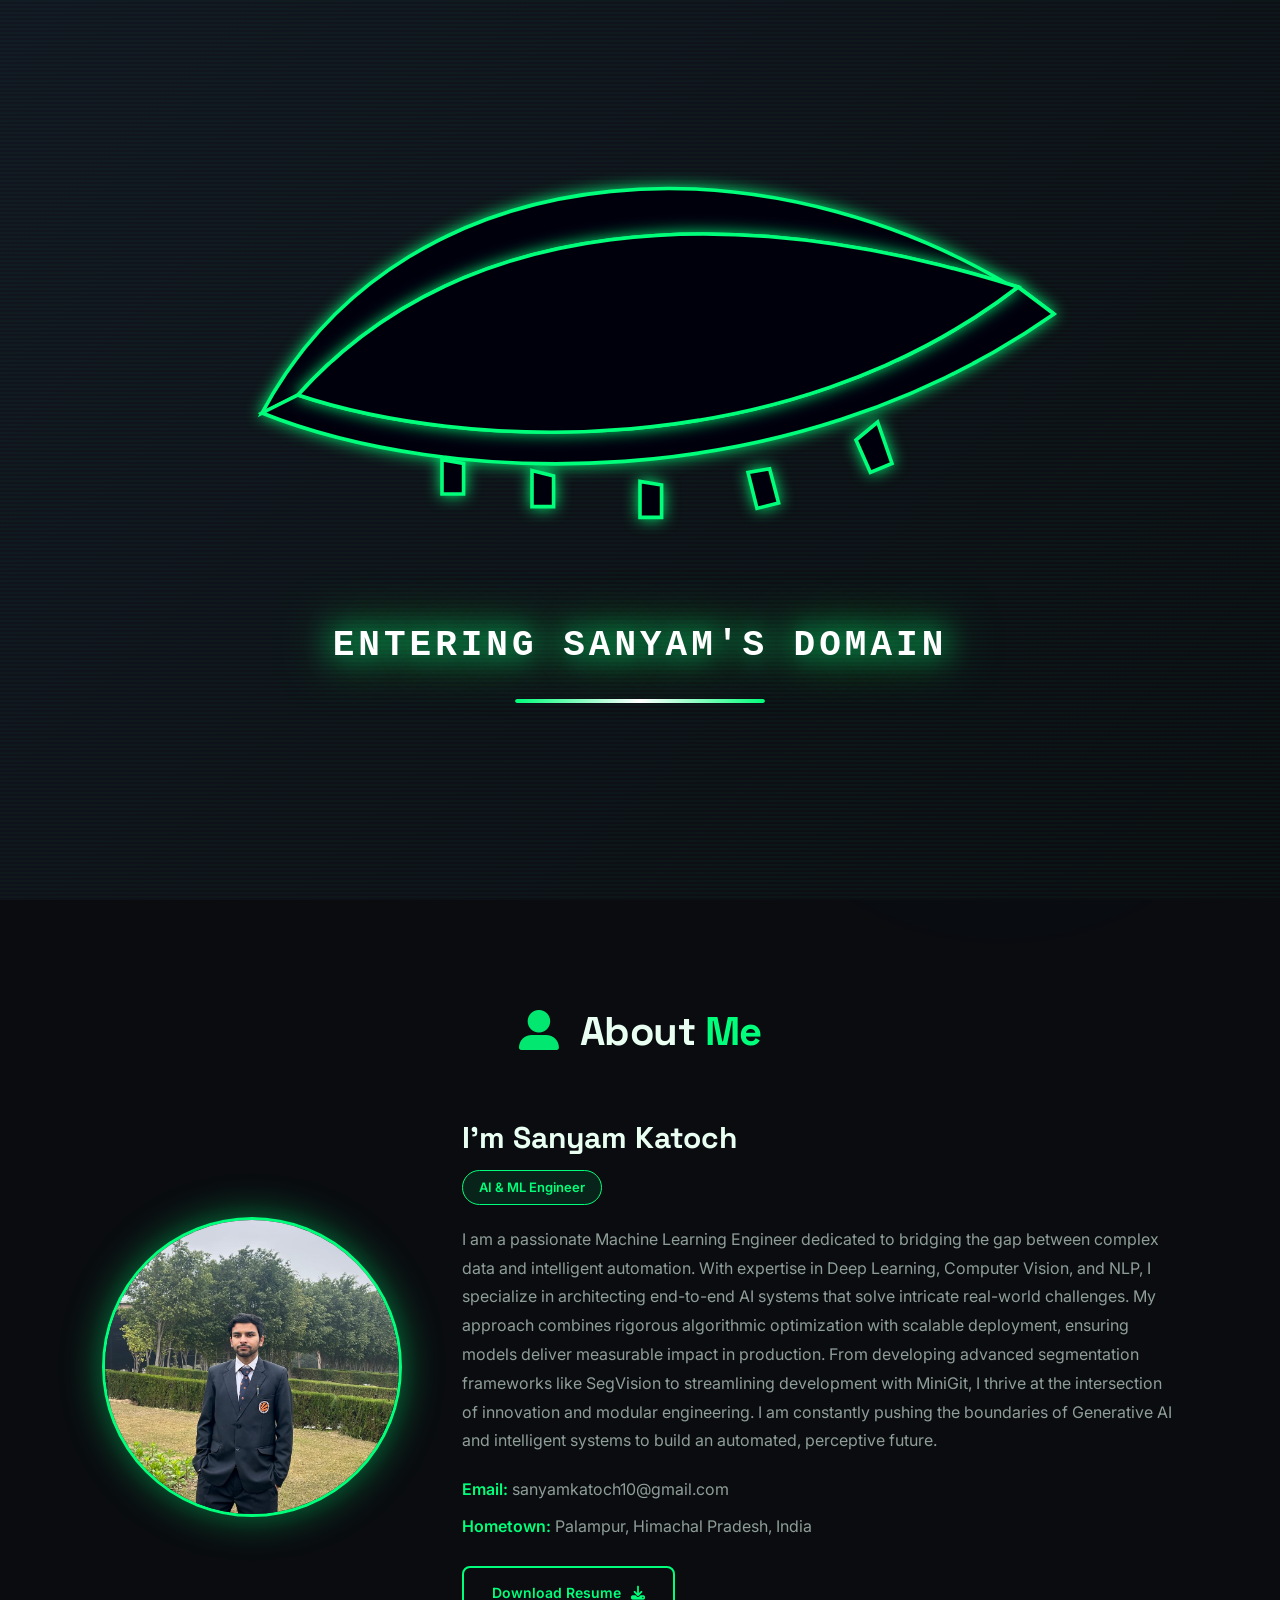
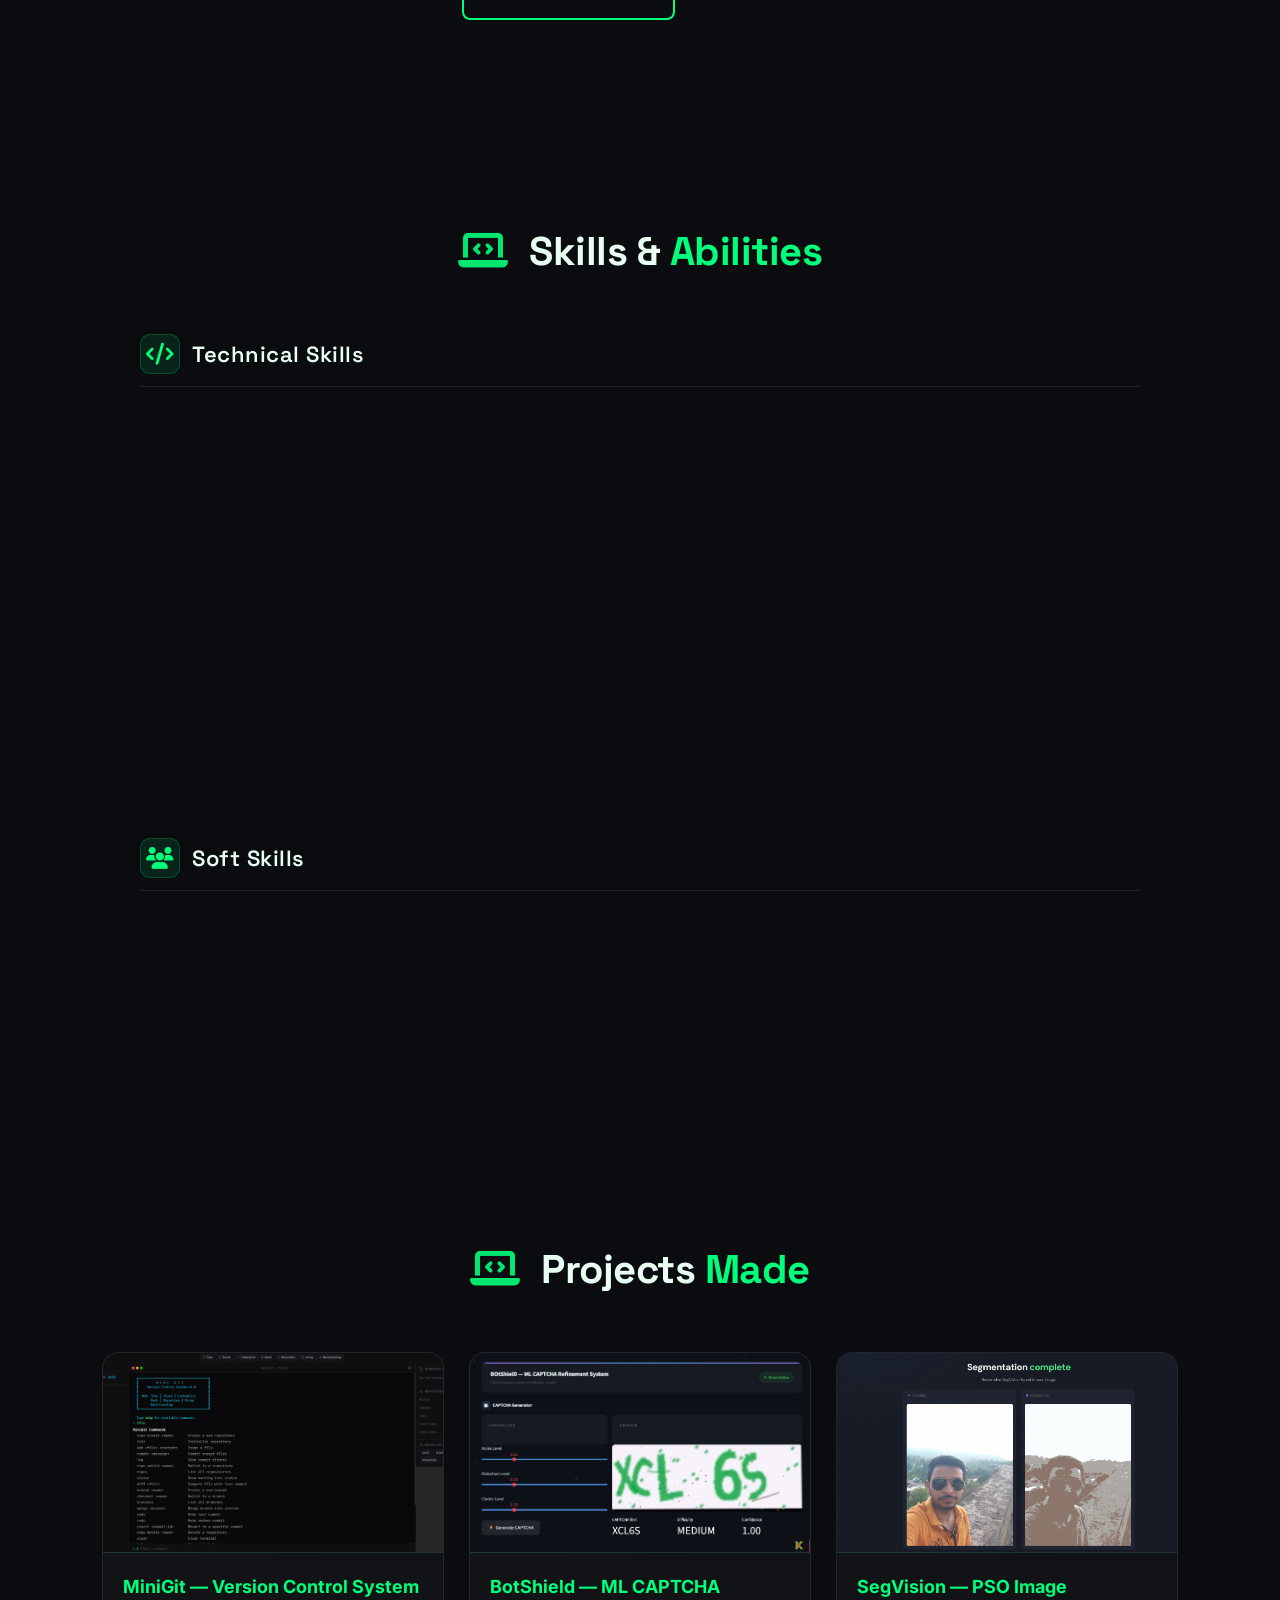
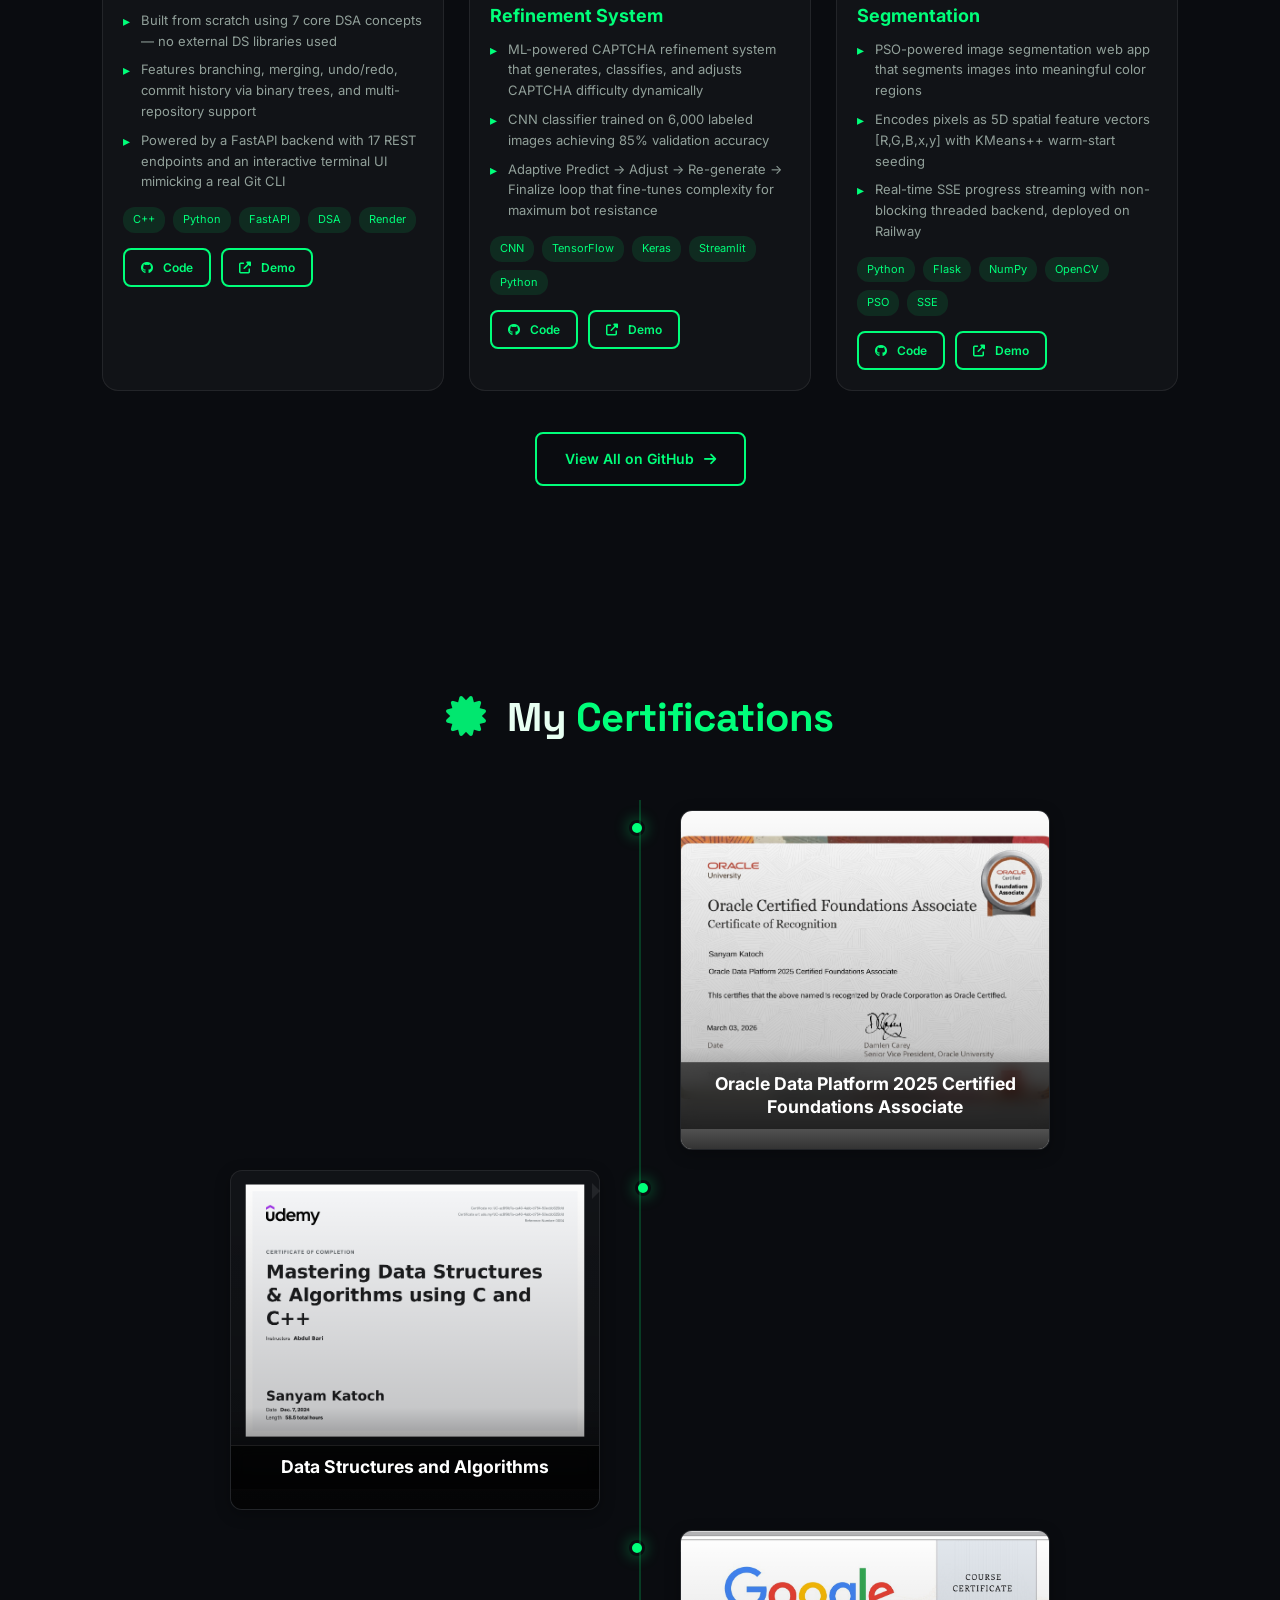
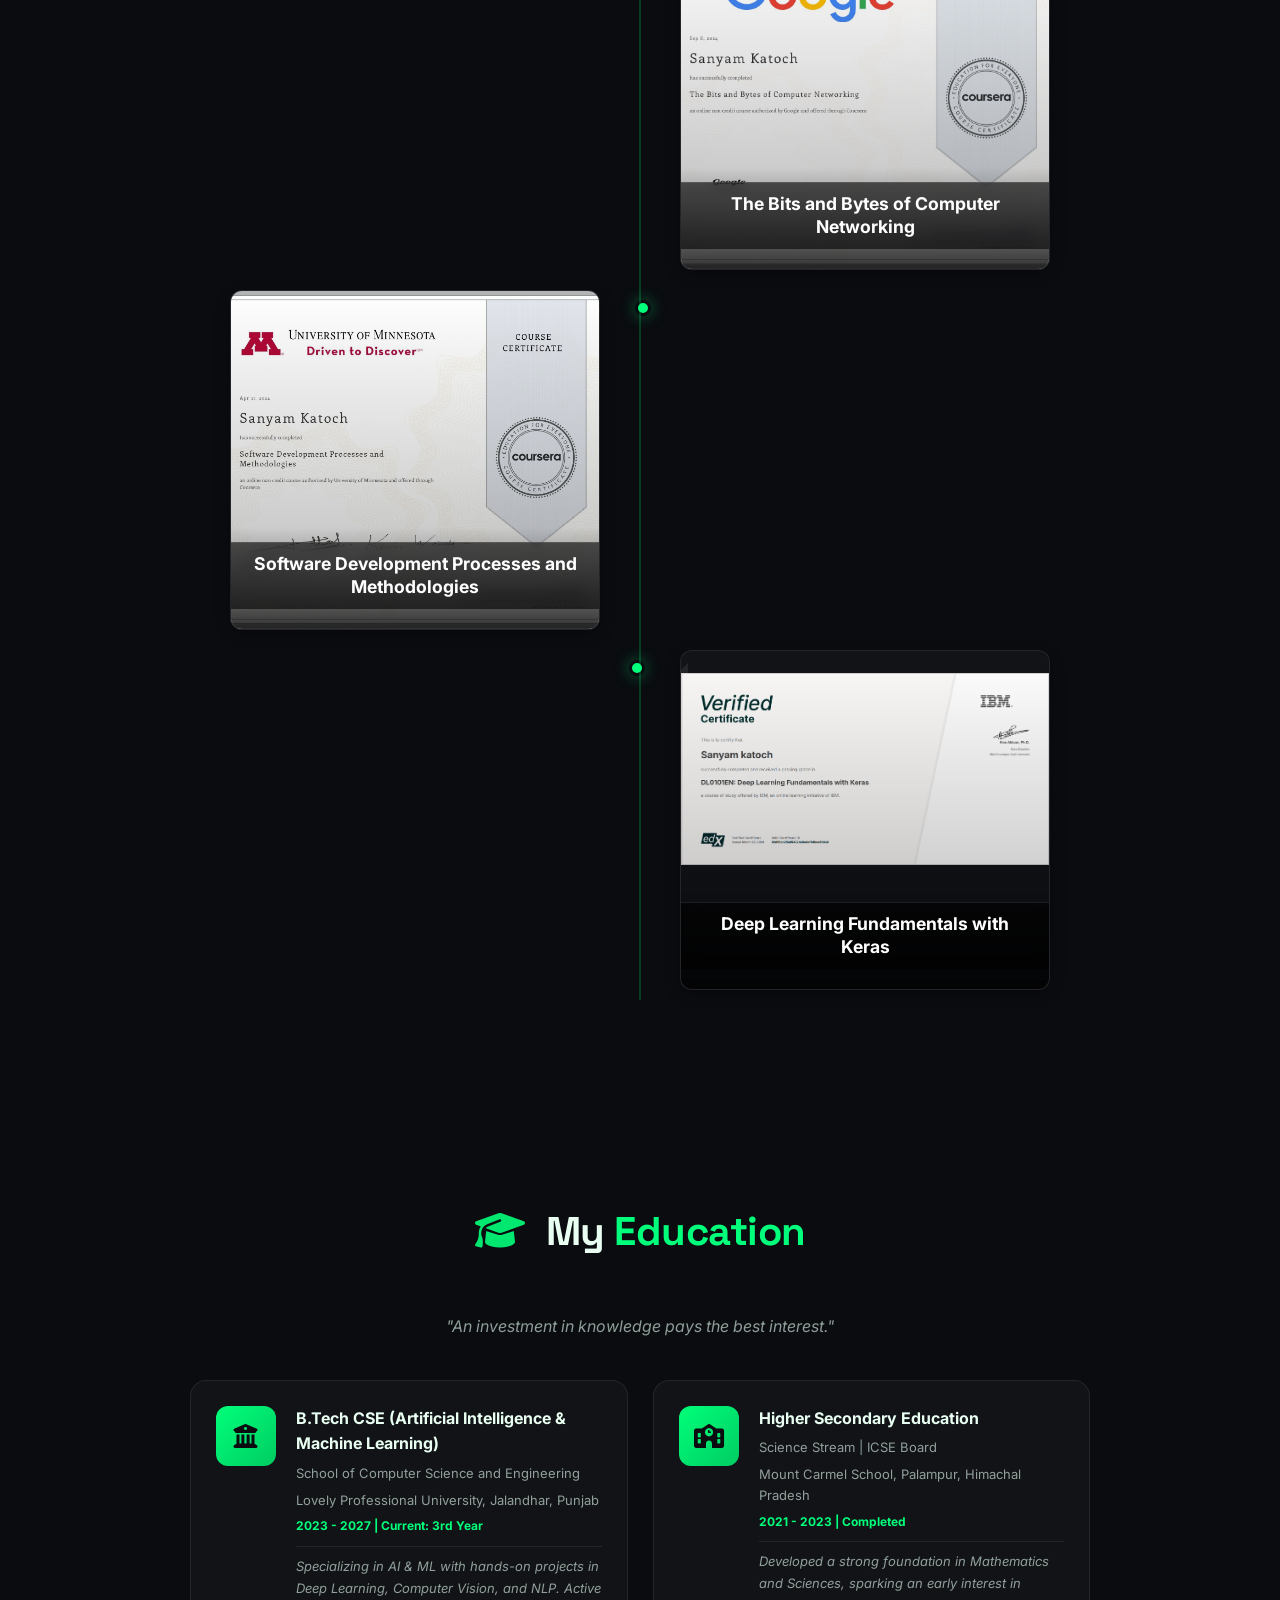
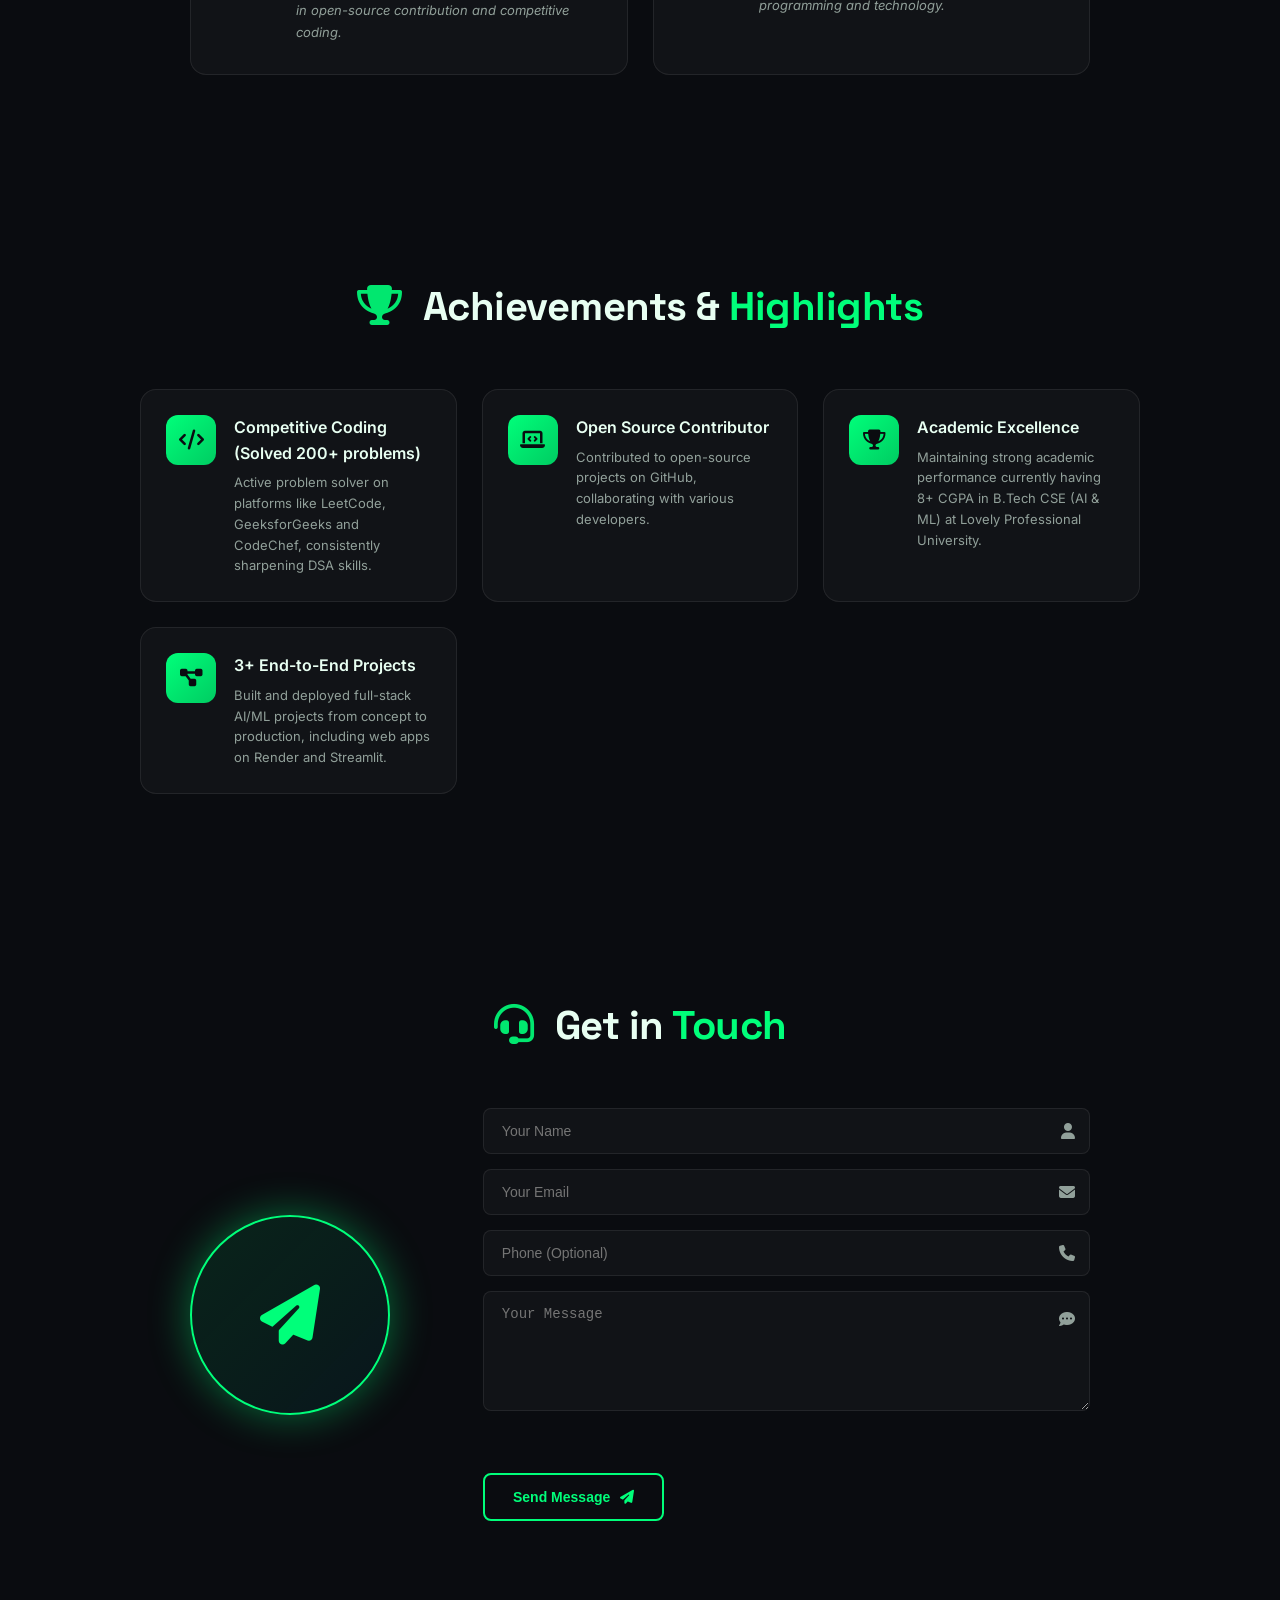
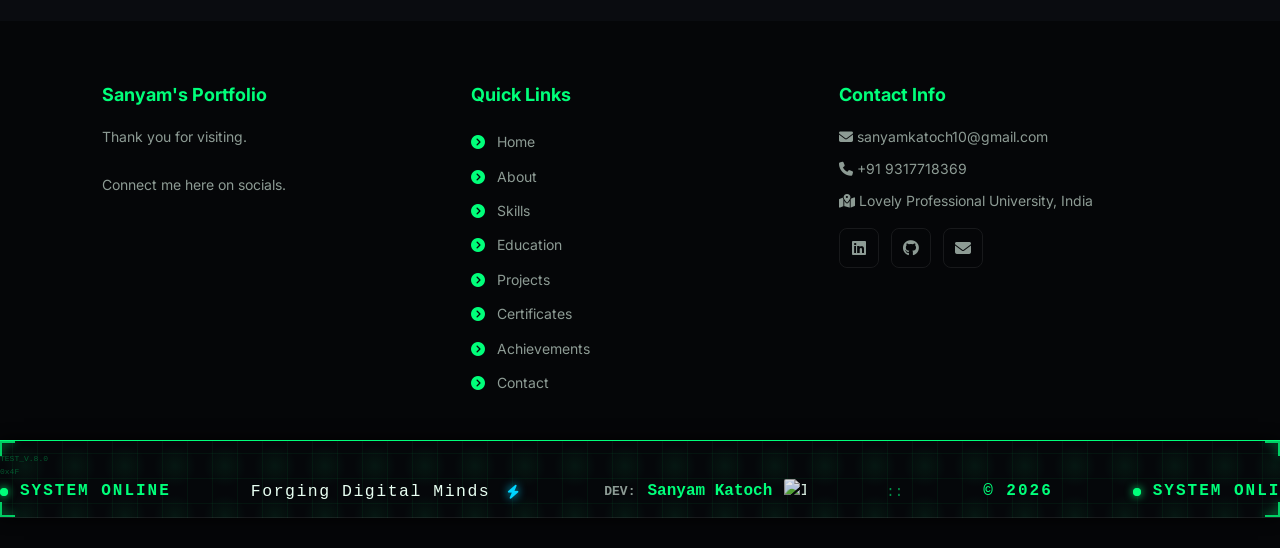
==== commit 72ebd748: "Update index.html" ====
--- a/index.html
+++ b/index.html
@@ -345,7 +345,7 @@
       <div class="about-image">
         <div class="image-container tilt">
           <div class="image-glow"></div>
-          <img src="assets/images/about-profile.jpg" alt="Sanyam Katoch" class="profile-img">
+          <img src="assets/images/about-profile.jpeg" alt="Sanyam Katoch" class="profile-img">
         </div>
       </div>
 
